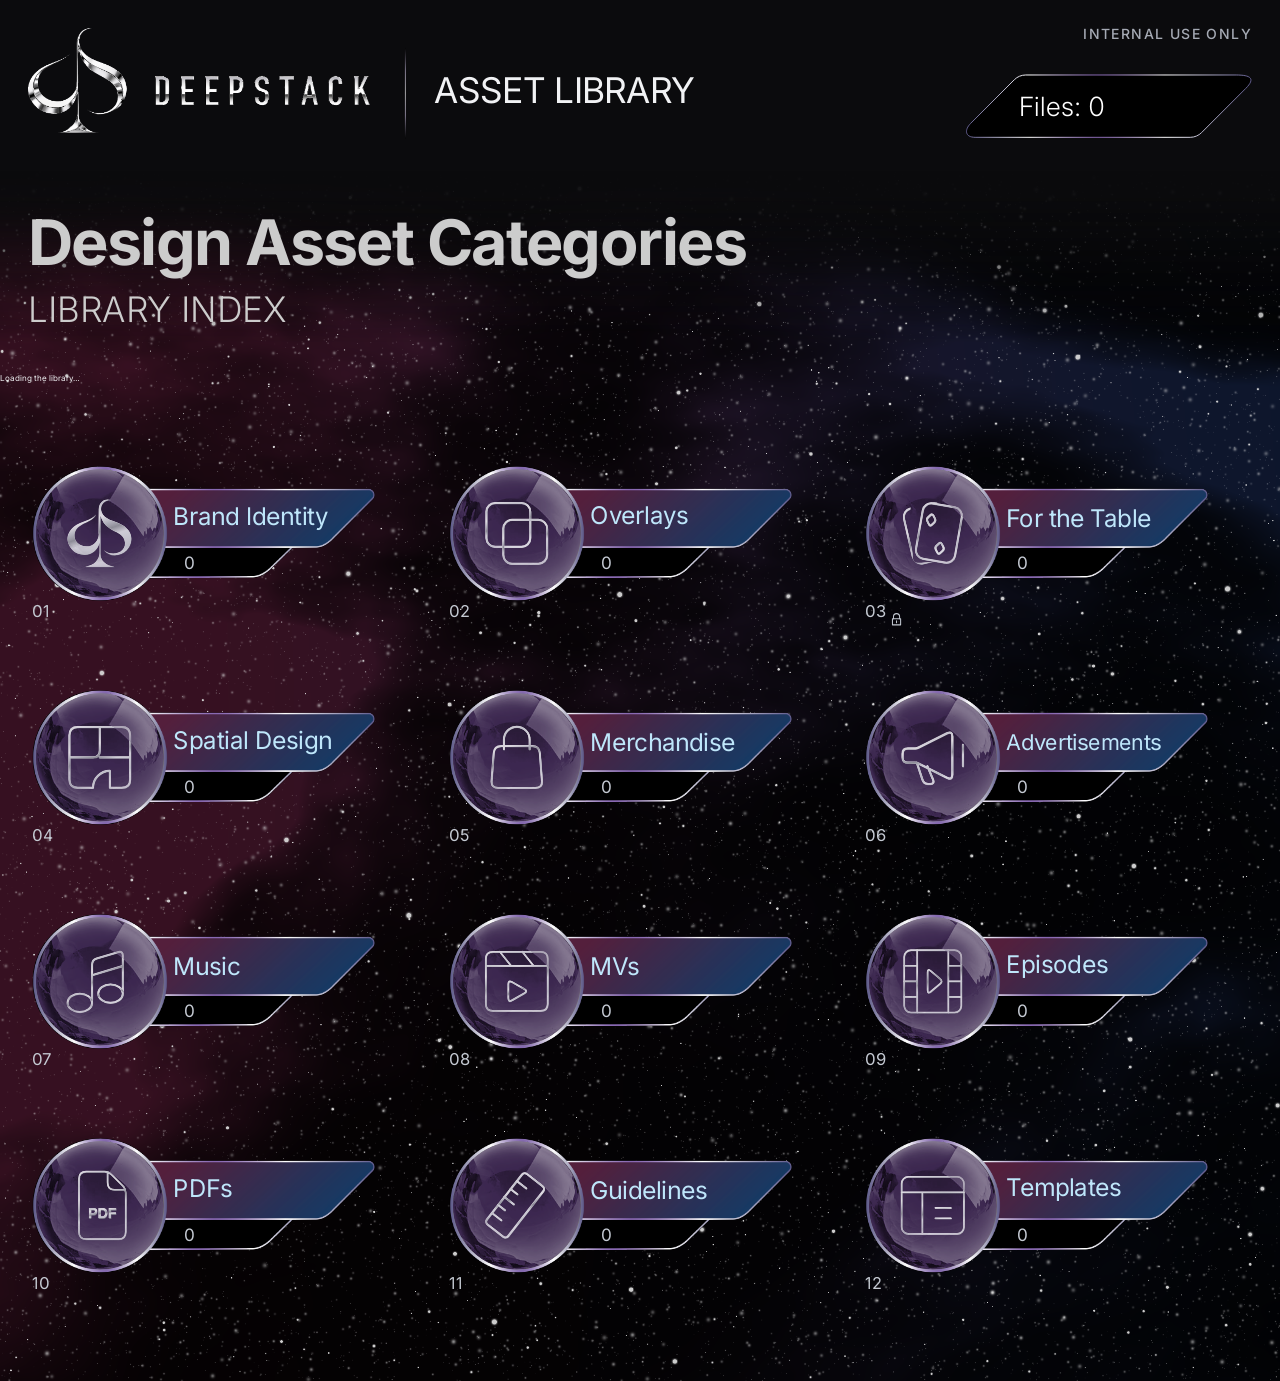
==== next19.html @ 0c4d7302 "Fix phone rotation, compact header, and viewport-scaled stars" ====
<!doctype html>
<html lang="en" data-library-boot="home"><head><style id="library-first-paint">html{background:#08070c}html[data-library-boot] body{opacity:0;pointer-events:none}html[data-library-ready="true"] body{opacity:1;pointer-events:auto;animation:library-reveal .5s ease-out both}html[data-library-ready="error"] body{opacity:1;pointer-events:auto}.library-load-failure{color:#f1f2f4;font:18px/1.5 Arial,sans-serif;padding:3rem}.library-load-failure button{font:inherit;color:inherit;background:#271834;border:1px solid #aaa;padding:.5em 1em;border-radius:.4em}@keyframes library-reveal{from{opacity:0}to{opacity:1}}@media(prefers-reduced-motion:reduce){html[data-library-ready="true"] body{animation:none}}</style><script src="library-reveal07.js?v=1"></script><script src="rim-glare07.js?v=colour-b-2"></script><script src="/asset-library/universal-drawer-route.js?v=03nov"></script><script src="baseline67-legacy-preview.js?v=controls-60"></script><meta charset="utf-8"><meta name="viewport" content="width=device-width,initial-scale=1"><title>DS Asset Library</title><meta name="description" content="DeepStack asset library. Browse the category drawers for brand identity, overlays, merchandise, stage and spatial design."><link rel="icon" href="favicon.svg" type="image/svg+xml"><link rel="stylesheet" href="baseline67-style.css?v=atmosphere-5"><script src="baseline67-app.js?v=02nov-pdf-folders" defer></script><script src="baseline67-galaxy.js?v=07nov-responsive-2" defer></script><link rel="stylesheet" href="baseline67-library.css?v=foreground-purple-19oct"><script defer src="next19-library.js?v=05nov-saved-drawer-counts"></script><link rel="stylesheet" href="baseline67-navigation.css?v=04nov-sidebar-motion"><script defer src="baseline67-navigation.js?v=04nov-heading"></script><link rel="stylesheet" href="baseline67-badges.css?v=04nov-breathe"><link rel="stylesheet" href="baseline67-owner-layout61.css?v=04nov-travel-bridge"><script defer src="baseline67-owner-layout61.js?v=07nov-clean-reveal"></script><script defer src="baseline67-badges.js?v=07nov-clean-reveal"></script><script defer src="baseline67-glass64.js?v=foreground-purple-19oct"></script><link rel="stylesheet" href="next19.css?v=02nov-table-menu"><script defer src="next19-personal.js?v=asset-categories-bold-motion-02nov"></script><link rel="stylesheet" href="asset-library-grid26.css?v=balanced-26oct"><link rel="stylesheet" href="responsive-library07.css?v=2"></head>
<body><a class="skip" href="#main">Skip to drawers</a>
<header><a class="brand-home" href="?drawer=all" aria-label="DeepStack Asset Library — all drawers"><svg class="brand-logo" viewBox="272 185 1253 384" role="img" aria-label="DeepStack brand signature" xmlns="http://www.w3.org/2000/svg"><image href="assets/DS-Signature-Bubble-Studio-source.png" width="1663" height="833"/></svg><span class="brand-caption"><span class="brand-needle" aria-hidden="true"><svg version="1.1" id="header-silver-needle" preserveAspectRatio="none" xmlns="http://www.w3.org/2000/svg" xmlns:xlink="http://www.w3.org/1999/xlink" x="0px" y="0px"
	 viewBox="-6.5 0 19.5 186.05475" style="enable-background:new 0 0 6.5 186.05475;" xml:space="preserve">
<linearGradient id="SVGID_1_" gradientUnits="userSpaceOnUse" x1="3.25" y1="2" x2="3.25" y2="184.05475">
<stop offset="0" stop-color="#000000"/>
<stop offset=".25" stop-color="#C6BADA"/>
<stop offset=".5" stop-color="#FFFFFF"/>
<stop offset=".75" stop-color="#C6BADA"/>
<stop offset="1" stop-color="#000000"/>
</linearGradient>
<line style="fill:none;stroke:url(#SVGID_1_);stroke-width:5.25;" x1="3.25" y1="184.05475" x2="3.25" y2="2"/>
</svg>
</span><span class="word-title">ASSET LIBRARY</span></span></a><span class="edition">INTERNAL USE ONLY</span></header>
<div class="layout"><div class="ambient-smoke" aria-hidden="true"><div class="ambient-smoke-layer"></div></div><aside><p class="nav-label">LIBRARY INDEX</p><nav aria-label="Library drawers" id="nav"></nav><div class="side-note"><div class="motion-space" aria-hidden="true"></div><p class="copyright">© 2026 Deepstack (HK) Ltd.<br>All rights reserved.</p></div></aside>
<main id="main"><section class="intro"><div><p class="eyebrow" id="eyebrow" hidden></p><h1 id="title">Brand Assets by Categories</h1><p class="intro-copy" id="intro" hidden></p></div><div class="inventory"><p>Files: <span id="asset-total">0</span></p></div></section>
<div id="overview"><div class="section-bar"><span aria-hidden="true">&nbsp;</span></div><div class="grid" id="grid"></div></div>
<section id="detail" hidden aria-labelledby="detail-heading"><a class="back" id="back" href="?drawer=all">All drawers</a><p class="access-note" id="access-note" hidden><strong>Restricted category</strong><span>Owner clearance required for viewing and downloads.</span></p><div class="detail-grid"><div><h2 id="detail-heading">What belongs here</h2><ul id="includes"></ul><p id="guidance" class="guidance"></p></div><div class="empty"><p class="empty-count">0</p><h2>No assets added yet</h2><p>This drawer is ready for its first collection.</p><p class="muted">Uploads will be enabled in the next step.</p></div></div><div class="file-roles"><span>Private master</span><span>Transparent PNG</span><span>View only</span></div></section>
</main></div><noscript><p class="no-js">Enable JavaScript to browse the drawers, or <a href="category-guide.md">read the category guide</a>.</p></noscript><script src="baseline67-boundary-inspector66.js" defer></script>
<script defer src="owner-pointer-targets04.js?v=04nov"></script><script defer src="/asset-library/drawer-name-sync05.js?v=05nov-names"></script></body></html>
---- baseline67-style.css ----
:root{--type-unit:1px}
:root{--reference-unit:max(1px,calc(100vw / 2127))}
@font-face{font-family:Inter;src:url(Inter-Regular.ttf);font-weight:400;font-display:swap}@font-face{font-family:Inter;src:url(Inter-Light.ttf);font-weight:300;font-display:swap}:root{color-scheme:dark;--bg:#101114;--surface:#181a1e;--line:#35383e;--ink:#f1f2f4;--muted:#a5aab4;--wine:#5f1f3c;--navy:#1b3661}*{box-sizing:border-box}body{margin:0;background:var(--bg);color:var(--ink);font:400 calc(16 * var(--reference-unit))/1.6 Inter,Arial,sans-serif}a{color:inherit}button{font:inherit;color:inherit;cursor:pointer}button,a{-webkit-tap-highlight-color:transparent}a:focus-visible,button:focus-visible{outline:calc(2 * var(--reference-unit)) solid #e4e8f1;outline-offset:calc(5 * var(--reference-unit))}.skip{position:fixed;left:calc(16 * var(--reference-unit));top:calc(-100 * var(--reference-unit));padding:calc(12 * var(--reference-unit));background:#fff;color:#111;z-index:10}.skip:focus{top:calc(12 * var(--reference-unit))}header{min-height:calc(88 * var(--reference-unit));padding:calc(22 * var(--reference-unit)) calc(42 * var(--reference-unit));display:flex;align-items:center;justify-content:space-between;gap:calc(20 * var(--reference-unit));border-bottom:calc(1 * var(--reference-unit)) solid var(--line)}.word-title{text-decoration:none;font-size:calc(21 * var(--type-unit));font-weight:300;letter-spacing:-.02em}.edition{font-size:calc(12 * var(--type-unit));letter-spacing:.14em;color:var(--muted)}.edition span{padding:0 calc(15 * var(--reference-unit));color:#666}.layout{display:grid;grid-template-columns:calc(268 * var(--reference-unit)) minmax(0,1fr)}aside{padding:calc(37 * var(--reference-unit)) calc(24 * var(--reference-unit)) calc(36 * var(--reference-unit)) calc(30 * var(--reference-unit));border-right:calc(1 * var(--reference-unit)) solid var(--line)}.nav-label{font-size:calc(12 * var(--type-unit));letter-spacing:.13em;color:var(--muted);margin:0 0 calc(21 * var(--reference-unit)) calc(12 * var(--reference-unit))}nav{display:grid;gap:calc(3 * var(--reference-unit))}nav a{display:flex;gap:calc(13 * var(--reference-unit));padding:calc(10 * var(--reference-unit)) calc(12 * var(--reference-unit));text-decoration:none;border-left:calc(2 * var(--reference-unit)) solid transparent;font-size:calc(14 * var(--type-unit));line-height:1.45;color:#b8bdc6}nav a span{font-size:calc(12 * var(--type-unit));min-width:calc(19 * var(--reference-unit));color:#959ba6}nav a:hover{background:var(--surface);color:var(--ink)}nav a[aria-current=page]{color:#fff;background:#1b1e24;border-left-color:#e1e5ec}.side-note{margin:calc(40 * var(--reference-unit)) calc(12 * var(--reference-unit)) 0;color:var(--muted);font-size:calc(14 * var(--type-unit))}.side-note a{text-underline-offset:calc(5 * var(--reference-unit));font-size:calc(13 * var(--type-unit))}.small-rule{display:block;width:calc(36 * var(--reference-unit));height:calc(2 * var(--reference-unit));background:var(--wine)}main{padding:calc(44 * var(--reference-unit)) clamp(calc(24 * var(--reference-unit)),4.1vw,calc(76 * var(--reference-unit))) 0;min-width:0;max-width:calc(1640 * var(--reference-unit));width:100%}.intro{display:flex;justify-content:space-between;gap:calc(32 * var(--reference-unit));padding-bottom:calc(34 * var(--reference-unit))}.eyebrow{font-size:calc(12 * var(--type-unit));letter-spacing:.17em;color:var(--muted);margin:0 0 calc(15 * var(--reference-unit))}h1{font-size:clamp(calc(38 * var(--type-unit)),4vw,calc(66 * var(--type-unit)));font-weight:300;letter-spacing:-.045em;line-height:1.09;margin:0 0 calc(20 * var(--reference-unit));text-wrap:balance}.intro-copy{font-size:calc(16 * var(--type-unit));color:var(--muted);margin:0;max-width:calc(580 * var(--reference-unit))}.inventory{display:flex;align-items:center;gap:calc(18 * var(--reference-unit));padding-top:calc(16 * var(--reference-unit));flex-shrink:0}.inventory>span{font-weight:300;font-size:calc(54 * var(--type-unit));line-height:1}.inventory p{font-size:calc(13 * var(--type-unit));line-height:1.6}.muted{color:var(--muted)}.section-bar{display:flex;justify-content:space-between;align-items:center;gap:calc(20 * var(--reference-unit));border-top:calc(1 * var(--reference-unit)) solid var(--line);padding:calc(18 * var(--reference-unit)) 0 calc(22 * var(--reference-unit))}.section-bar h2{font-size:calc(14 * var(--type-unit));font-weight:400;margin:0}.section-bar span{font-size:calc(12 * var(--type-unit));color:var(--muted)}.grid{display:grid;grid-template-columns:repeat(3,minmax(0,1fr));gap:calc(15 * var(--reference-unit))}.drawer{display:flex;flex-direction:column;min-height:calc(214 * var(--reference-unit));padding:calc(23 * var(--reference-unit));background:var(--surface);border:calc(1 * var(--reference-unit)) solid var(--line);border-radius:calc(2 * var(--reference-unit));text-decoration:none;position:relative;transition:border-color .16s,background .16s}.drawer:hover{background:#1f232a;border-color:#8b929e}.drawer-top{display:flex;justify-content:space-between;align-items:center;color:var(--muted);font-size:calc(12 * var(--type-unit));letter-spacing:.07em}.drawer h3{font-size:calc(21 * var(--type-unit));line-height:1.25;font-weight:300;letter-spacing:-.025em;margin:calc(21 * var(--reference-unit)) 0 calc(10 * var(--reference-unit))}.drawer p{font-size:calc(14 * var(--type-unit));line-height:1.5;color:var(--muted);margin:0 0 calc(20 * var(--reference-unit))}.drawer .handle{height:calc(3 * var(--reference-unit));width:calc(29 * var(--reference-unit));background:#89909c;display:block;margin-top:auto}.drawer.inbox{border-top:calc(3 * var(--reference-unit)) solid var(--wine)}.drawer.inbox h3{margin-top:calc(19 * var(--reference-unit))}.filing-note{display:grid;grid-template-columns:1fr 2fr;gap:calc(12 * var(--reference-unit)) calc(40 * var(--reference-unit));border-top:calc(1 * var(--reference-unit)) solid var(--line);margin-top:calc(38 * var(--reference-unit));padding:calc(28 * var(--reference-unit)) 0}.filing-note h2{font-size:calc(20 * var(--type-unit));font-weight:300;margin:0}.filing-note p{font-size:calc(14 * var(--type-unit));margin:0;max-width:calc(700 * var(--reference-unit))}.filing-note p:last-child{grid-column:2}.filing-note strong{font-weight:400;color:#eff1f5}footer{border-top:calc(1 * var(--reference-unit)) solid var(--line);margin-top:calc(12 * var(--reference-unit));padding:calc(22 * var(--reference-unit)) 0 calc(28 * var(--reference-unit));display:flex;justify-content:space-between;gap:calc(20 * var(--reference-unit));color:var(--muted);font-size:calc(12 * var(--type-unit))}.back{border:0;border-bottom:calc(1 * var(--reference-unit)) solid #8d949e;background:none;padding:calc(8 * var(--reference-unit)) 0;margin:0 0 calc(28 * var(--reference-unit));font-size:calc(14 * var(--type-unit))}.detail-grid{display:grid;grid-template-columns:1fr 1fr;gap:calc(40 * var(--reference-unit));border-top:calc(1 * var(--reference-unit)) solid var(--line);padding-top:calc(30 * var(--reference-unit));min-height:calc(400 * var(--reference-unit))}.detail-grid h2{font-size:calc(23 * var(--type-unit));line-height:1.3;font-weight:300;margin:0 0 calc(23 * var(--reference-unit))}.detail-grid ul{list-style:none;margin:0;padding:0}.detail-grid li{padding:calc(15 * var(--reference-unit)) 0;border-bottom:calc(1 * var(--reference-unit)) solid var(--line);font-size:calc(16 * var(--type-unit))}.guidance{font-size:calc(14 * var(--type-unit));line-height:1.7;color:var(--muted);max-width:calc(550 * var(--reference-unit));margin-top:calc(24 * var(--reference-unit))}.empty{border:calc(1 * var(--reference-unit)) solid var(--line);background:var(--surface);padding:calc(38 * var(--reference-unit));text-align:center;align-self:start}.empty .empty-count{font-size:calc(64 * var(--type-unit));font-weight:300;line-height:1;margin:calc(6 * var(--reference-unit)) 0 calc(25 * var(--reference-unit));color:#a4acb9}.empty h2{margin:0 0 calc(12 * var(--reference-unit))}.empty p{font-size:calc(14 * var(--type-unit));margin:calc(10 * var(--reference-unit)) 0}.file-roles{display:flex;flex-wrap:wrap;gap:calc(12 * var(--reference-unit));padding:calc(30 * var(--reference-unit)) 0}.file-roles span{font-size:calc(13 * var(--type-unit));border:calc(1 * var(--reference-unit)) solid var(--line);padding:calc(6 * var(--reference-unit)) calc(12 * var(--reference-unit));color:var(--muted)}[hidden]{display:none!important}.no-js{padding:calc(30 * var(--reference-unit))}@media(min-width:1550px){.drawer{min-height:calc(224 * var(--reference-unit))}}@media(max-width:1150px){.layout{grid-template-columns:calc(220 * var(--reference-unit)) minmax(0,1fr)}aside{padding-left:calc(14 * var(--reference-unit));padding-right:calc(14 * var(--reference-unit))}.grid{grid-template-columns:repeat(2,minmax(0,1fr))}.inventory{display:none}main{padding:calc(36 * var(--reference-unit)) calc(28 * var(--reference-unit)) 0}.detail-grid{grid-template-columns:1fr}.filing-note{grid-template-columns:1fr}.filing-note p:last-child{grid-column:auto}}@media(max-width:700px){header{padding:calc(20 * var(--reference-unit));min-height:calc(76 * var(--reference-unit));align-items:flex-start;flex-direction:column;gap:calc(7 * var(--reference-unit))}.edition{font-size:calc(12 * var(--type-unit))}.layout{display:block}aside{display:none}main{padding:calc(29 * var(--reference-unit)) calc(20 * var(--reference-unit)) 0}.intro{padding-bottom:calc(26 * var(--reference-unit))}h1{font-size:calc(42 * var(--type-unit))}.grid{gap:calc(12 * var(--reference-unit))}.drawer{padding:calc(17 * var(--reference-unit));min-height:calc(222 * var(--reference-unit))}.drawer h3{font-size:calc(20 * var(--type-unit))}.drawer p{font-size:calc(14 * var(--type-unit))}.section-bar{padding-top:calc(17 * var(--reference-unit))}.empty{padding:calc(28 * var(--reference-unit)) calc(20 * var(--reference-unit))}footer{flex-direction:column;gap:calc(6 * var(--reference-unit))}.detail-grid{gap:calc(26 * var(--reference-unit))}.filing-note{margin-top:calc(26 * var(--reference-unit));padding:calc(25 * var(--reference-unit)) 0}}@media(max-width:390px){.grid{grid-template-columns:1fr}.drawer{min-height:calc(185 * var(--reference-unit))}}@media(prefers-reduced-motion:reduce){*{transition:none!important;scroll-behavior:auto!important}}
.back{display:inline-block;text-decoration:none}

/* Original DeepStack signature inherited byte-for-byte from Bubble Studio. */
.brand-home{display:flex;align-items:center;gap:calc(44 * var(--reference-unit));text-decoration:none;min-width:0}
.brand-caption{display:flex;align-items:center;gap:calc(44 * var(--reference-unit))}
header{flex-wrap:wrap;row-gap:calc(22 * var(--reference-unit))}
.brand-logo{display:block;width:calc(336 * var(--reference-unit));height:auto;flex:none;overflow:visible}
.brand-home .word-title{margin-top:calc(20 * var(--reference-unit));line-height:1.1;white-space:nowrap;font-size:calc(40 * var(--type-unit))}
@media(max-width:700px){header{gap:calc(20 * var(--reference-unit))}.brand-home{flex-direction:column;align-items:flex-start;gap:calc(20 * var(--reference-unit));max-width:100%}.brand-logo{width:calc(288 * var(--reference-unit));max-width:100%}.brand-caption{gap:calc(22 * var(--reference-unit))}.brand-home .word-title{font-size:calc(32 * var(--type-unit));margin-top:0}}

.access-note{border-left:calc(2 * var(--reference-unit)) solid #aab3c3;background:var(--surface);padding:calc(16 * var(--reference-unit)) calc(20 * var(--reference-unit));margin:0 0 calc(26 * var(--reference-unit));font-size:calc(14 * var(--type-unit))}.access-note strong{display:block;font-weight:400;color:var(--ink)}.access-note span{display:block;color:var(--muted);margin-top:calc(4 * var(--reference-unit))}

.filing-note .access-summary{grid-column:2;color:var(--ink)}@media(max-width:1150px){.filing-note .access-summary{grid-column:auto}}

/* Authentic Bubble Studio separator, preserved without artwork changes. */
.brand-needle{display:block;height:calc(84 * var(--reference-unit));width:auto;flex:none}
@media(max-width:700px){.brand-needle{height:calc(44 * var(--reference-unit))}}

/* Black field with restrained brand-colour atmosphere, outside the signature area. */
:root{--bg:#0b0b0d}
header{background:var(--bg);padding:calc(48 * var(--reference-unit)) calc(56 * var(--reference-unit));border-bottom:calc(1 * var(--reference-unit)) solid var(--line);row-gap:calc(28 * var(--reference-unit))}
header .edition{color:var(--muted)}
header .edition span{color:var(--muted)}
.brand-home{padding:0}
main{position:relative;isolation:isolate;overflow:hidden;padding-top:calc(56 * var(--reference-unit))}
/* Owner's original colour background, one uninterrupted proportional placement. */
.layout{position:relative;isolation:isolate;grid-template-columns:clamp(calc(260 * var(--reference-unit)),17vw,calc(300 * var(--reference-unit))) minmax(0,1fr)}
.layout::before{content:none}
.ambient-smoke{position:absolute;z-index:-1;pointer-events:none;inset:0;overflow:hidden;mask-image:linear-gradient(to bottom,transparent 0,rgba(0,0,0,.08) calc(48 * var(--reference-unit)),rgba(0,0,0,.35) calc(110 * var(--reference-unit)),rgba(0,0,0,.72) calc(190 * var(--reference-unit)),#000 calc(290 * var(--reference-unit)));-webkit-mask-image:linear-gradient(to bottom,transparent 0,rgba(0,0,0,.08) calc(48 * var(--reference-unit)),rgba(0,0,0,.35) calc(110 * var(--reference-unit)),rgba(0,0,0,.72) calc(190 * var(--reference-unit)),#000 calc(290 * var(--reference-unit)))}
.ambient-smoke-layer{position:absolute;inset:0;background-image:url("assets/DS-ColorBG.png");background-size:auto 150%;background-position:65% 80%;background-repeat:no-repeat;transform-origin:center;animation:smoke-drift 14s ease-in-out infinite;will-change:transform}
main{overflow:visible;max-width:none;padding:calc(48 * var(--reference-unit)) calc(40 * var(--reference-unit)) 0}
aside{background:rgba(11,11,13,.9);padding:calc(42 * var(--reference-unit)) calc(24 * var(--reference-unit)) calc(36 * var(--reference-unit));border-right:0}
nav a{font-size:calc(16 * var(--type-unit));padding:calc(12 * var(--reference-unit));gap:calc(15 * var(--reference-unit))}
nav a span{font-size:calc(13 * var(--type-unit));min-width:calc(22 * var(--reference-unit))}
.nav-label{font-size:calc(13 * var(--type-unit))}
header{border-bottom:0}
.section-bar{border-top:0}
@media(max-width:1150px) and (min-width:701px){.layout{grid-template-columns:calc(260 * var(--reference-unit)) minmax(0,1fr)}main{padding:calc(40 * var(--reference-unit)) calc(24 * var(--reference-unit)) 0}}
@media(min-width:1000px){.grid{grid-template-columns:repeat(3,minmax(0,1fr))}}
@media(max-width:700px){main{padding:calc(40 * var(--reference-unit)) calc(20 * var(--reference-unit)) 0}}
nav a[aria-current=page]{background:#1b1e24;border-left-color:var(--ink)}
nav a[aria-current=page] span{color:var(--muted)}
.drawer{background:linear-gradient(180deg,rgba(16,18,23,.80) 0%,rgba(16,18,23,.78) 62%,rgba(16,18,23,.55) 100%)}
.drawer .handle{background:#89909c}
.drawer.inbox .handle{background:#89909c}
.drawer:hover{background:#1f232a;border-color:#8b929e}
footer{margin-top:calc(32 * var(--reference-unit));padding:calc(32 * var(--reference-unit)) 0 calc(40 * var(--reference-unit))}
@media(max-width:700px){header{padding:calc(40 * var(--reference-unit)) calc(24 * var(--reference-unit));gap:calc(28 * var(--reference-unit))}.brand-home{gap:calc(28 * var(--reference-unit))}main{padding-top:calc(40 * var(--reference-unit))}}

/* Original needle: owner-requested 50% thickness reduction, length retained. */
.drawer.inbox{border-top:calc(1 * var(--reference-unit)) solid transparent}
.drawer.inbox h3{margin-top:calc(21 * var(--reference-unit))}
.drawer-needle{position:absolute;top:0;left:calc(16 * var(--reference-unit));right:calc(16 * var(--reference-unit));height:0;pointer-events:none}
.drawer-needle img{position:absolute;top:0;left:50%;width:3.4935953%;height:auto;transform:translate(-50%,-50%) rotate(90deg) scaleX(.25);display:block}


/* Only the requested geometry changes: 20% shorter drawers and wider left menu. */
.layout{grid-template-columns:calc(360 * var(--reference-unit)) minmax(0,1fr)}
.drawer{min-height:calc(179.2 * var(--reference-unit));height:calc(179.2 * var(--reference-unit));padding:calc(18 * var(--reference-unit)) calc(23 * var(--reference-unit))}
.drawer h3,.drawer.inbox h3{margin-top:calc(14 * var(--reference-unit))}
.drawer p{margin-bottom:calc(10 * var(--reference-unit))}
.library-notes{margin-top:calc(12 * var(--reference-unit));font-size:calc(14 * var(--type-unit));color:var(--muted)}
.library-notes summary{cursor:pointer}
.library-notes .filing-note{margin-top:calc(16 * var(--reference-unit))}
body[data-view=overview] footer{display:none}
/* Recover vertical room from spacing, keeping reference typography and header intact. */
body[data-view=overview] main{padding-top:calc(24 * var(--reference-unit))}
body[data-view=overview] .intro{padding-bottom:calc(12 * var(--reference-unit))}
body[data-view=overview] .eyebrow{margin-bottom:calc(8 * var(--reference-unit))}
body[data-view=overview] h1{margin-bottom:calc(12 * var(--reference-unit))}
body[data-view=overview] .section-bar{padding:calc(8 * var(--reference-unit)) 0 calc(12 * var(--reference-unit))}
body[data-view=overview] .grid{row-gap:calc(8 * var(--reference-unit))}
body[data-view=overview] .library-notes{margin-top:calc(8 * var(--reference-unit))}
@media(min-width:1000px){.grid{grid-template-columns:repeat(3,minmax(0,1fr))}}
@media(max-width:1150px) and (min-width:701px){.layout{grid-template-columns:300px minmax(0,1fr)}}
@media(max-width:700px){.drawer{height:auto;min-height:179.2px}.grid{grid-template-columns:1fr}}

/* Owner-selected menu width held; sidebar text +3pt (4px in the reference). */
nav a{font-size:calc(20 * var(--type-unit))}
nav a span,.nav-label{font-size:calc(17 * var(--type-unit))}
.side-note{font-size:calc(18 * var(--type-unit))}
.side-note a{font-size:calc(17 * var(--type-unit))}
body[data-view=overview] aside{padding-bottom:calc(34 * var(--reference-unit))}
/* A further 30% reduction from 179.2, using internal spacing rather than smaller type. */
.drawer{height:calc(125.44 * var(--reference-unit));min-height:calc(125.44 * var(--reference-unit));padding-top:calc(8 * var(--reference-unit));padding-bottom:calc(8 * var(--reference-unit))}
.drawer h3,.drawer.inbox h3{margin-top:calc(6 * var(--reference-unit));margin-bottom:calc(6 * var(--reference-unit))}
.drawer p{margin-bottom:calc(4 * var(--reference-unit))}
.drawer .handle{flex-shrink:0}
@media(max-width:1150px){.drawer{height:auto;min-height:125.44px}}

/* Owner correction: use the lower open space for fuller drawers; sidebar is hard locked. */
body[data-view=overview] .drawer{height:calc(175 * var(--reference-unit));min-height:calc(175 * var(--reference-unit));padding-top:calc(14 * var(--reference-unit));padding-bottom:calc(14 * var(--reference-unit))}
.drawer h3{font-size:calc(26.333333 * var(--type-unit))}
body[data-view=overview] .eyebrow{font-size:calc(20 * var(--type-unit))}
@media(max-width:1150px){body[data-view=overview] .drawer{height:auto;min-height:175px}}
@media(max-width:700px){.drawer h3{font-size:calc(25.333333 * var(--type-unit))}}
.drawer h3{text-transform:uppercase}
.brand-home{transform-origin:left top;transform:translateY(20px) scale(1.1)}

/* Owner preview: all text below the logo bar +15%; geometry and header styles held. */
.layout{font-size:calc(18.4 * var(--type-unit))}
.layout h1{font-size:clamp(calc(43.7 * var(--type-unit)),4.6vw,calc(75.9 * var(--type-unit)))}
.layout .eyebrow{font-size:calc(13.8 * var(--type-unit))}
body[data-view=overview] .eyebrow{font-size:calc(23 * var(--type-unit))}
.layout .intro-copy{font-size:calc(18.4 * var(--type-unit))}
.layout nav a{font-size:calc(23 * var(--type-unit))}
.layout nav a span,.layout .nav-label{font-size:calc(19.55 * var(--type-unit))}
.layout .side-note{font-size:calc(20.7 * var(--type-unit))}
.layout .side-note a{font-size:calc(19.55 * var(--type-unit))}
.layout .inventory>span{font-size:calc(62.1 * var(--type-unit))}
.layout .inventory p{font-size:calc(14.95 * var(--type-unit))}
.layout .section-bar h2{font-size:calc(16.1 * var(--type-unit))}
.layout .section-bar span,.layout .drawer-top{font-size:calc(13.8 * var(--type-unit))}
.layout .drawer h3{font-size:calc(30.283333 * var(--type-unit))}
.layout .drawer p,.layout .library-notes{font-size:calc(16.1 * var(--type-unit))}
.layout .filing-note h2{font-size:calc(23 * var(--type-unit))}
.layout .filing-note p,.layout .guidance,.layout .access-note,.layout .empty p,.layout .back{font-size:calc(16.1 * var(--type-unit))}
.layout .detail-grid h2{font-size:calc(26.45 * var(--type-unit))}
.layout .detail-grid li{font-size:calc(18.4 * var(--type-unit))}
.layout .empty .empty-count{font-size:calc(73.6 * var(--type-unit))}
.layout .file-roles span{font-size:calc(14.95 * var(--type-unit))}
.layout footer{font-size:calc(13.8 * var(--type-unit))}
@media(max-width:700px){.layout h1{font-size:calc(48.3 * var(--type-unit))}.layout .drawer h3{font-size:calc(29.133333 * var(--type-unit))}}

/* Owner: drawer descriptions +2pt; drawer IDs and asset/status labels +4pt.
   1pt = 4/3px in the existing proportional reference layout. */
.layout .drawer p{font-size:calc(18.766667 * var(--type-unit))}
.layout .drawer-top{font-size:calc(19.133333 * var(--type-unit))}

/* OWNER HARD LOCK: Safari reference, 2880px viewport, 30 September 2026.
   JS resolves both units to pixels so browser zoom cannot treat font vw values
   differently from layout vw values. Preserve the approved measured hierarchy. */
@media(min-width:1000px){
 header .edition{font-size:calc(18 * var(--type-unit));line-height:calc(28 * var(--type-unit))}
 .layout h1{font-size:calc(66.24 * var(--type-unit));line-height:calc(72 * var(--type-unit))}
 .layout nav a{line-height:calc(32 * var(--type-unit))}
 .layout .nav-label{line-height:calc(30 * var(--type-unit))}
 .layout .side-note{line-height:calc(32 * var(--type-unit))}
 .layout .side-note a{line-height:calc(30 * var(--type-unit))}
 .layout .eyebrow{line-height:calc(36 * var(--type-unit))}
 .layout .inventory>span{line-height:calc(62 * var(--type-unit))}
 .layout .inventory p,.layout .section-bar h2,.layout .section-bar span,.layout .library-notes{font-size:calc(18 * var(--type-unit));line-height:calc(28 * var(--type-unit))}
 .layout .drawer h3{line-height:calc(36 * var(--type-unit))}
 .layout .drawer p{line-height:calc(28 * var(--type-unit))}
 .layout .drawer-top{line-height:calc(30 * var(--type-unit))}
}

/* Fit the approved complete desktop composition into shorter browser windows. */
@media(min-width:1000px){body{width:calc(2880 * var(--type-unit));margin:0 auto}.brand-home{transform:translateY(calc(20 * var(--type-unit))) scale(1.1)}}

/* Render the authentic SVG inline to avoid replaced-image zoom differences.
   The frame retains its spacing; the needle uses the approved Safari visible size. */
.brand-needle{display:flex;align-items:center;justify-content:center}
.brand-needle svg{display:block;height:50%;width:auto;flex:none}
@media(min-width:1000px){.brand-needle{width:calc(3.96875 * var(--type-unit));height:calc(113.71875 * var(--type-unit))}}

/* Owner hard lock: masthead title +2pt from the Safari reference (40 -> 42 2/3). */
.brand-home .word-title{font-size:calc(51.5 * var(--type-unit));text-transform:uppercase}

/* Owner correction: match the lettering in the protected signature, not its spade.
   Source lettering ink spans 109/1253 of logo width; Inter title ink is 1536/2048 em.
   Geometry starts at 52.768948 type units; raster calibration resolves to 51.5.
   Keep section title subordinate; retain line box so drawer layout stays stable. */
body[data-view=overview] .layout h1{font-size:calc(61 * var(--type-unit))}

/* Shared optical label row: keep the locked sidebar and content geometry in place.
   Sidebar top 42ru versus main 24ru; label line boxes 30tu versus 36tu. */
@media(min-width:1000px){body[data-view=overview] #eyebrow{transform:translateY(calc(18 * var(--reference-unit) - 3 * var(--type-unit)))}}

/* Menu heading outranks its choices: 27.6 versus 23 type units. */
.layout .nav-label{font-size:calc(27.6 * var(--type-unit))}

/* Overview title shares the menu heading centre line; keep the drawer grid in place. */
@media(min-width:1000px){
 body[data-view=overview] #title{transform:translateY(calc(18 * var(--reference-unit) - 21 * var(--type-unit)));margin-bottom:calc(36 * var(--type-unit) + 20 * var(--reference-unit))}
}
.section-bar{justify-content:flex-end}
/* The original silver needle indicates the active interaction, never a default drawer. */
.drawer.inbox{border-top-color:var(--line)}
.drawer-needle{visibility:hidden}
.drawer:hover .drawer-needle{visibility:visible}
.grid:not(:has(.drawer:hover)) .drawer:focus-visible .drawer-needle{visibility:visible}

/* Owner: overview title +6pt (=8 reference px); all uppercase drawer titles RGB 190/230/250. */
.layout .drawer h3{color:rgb(190,230,250)}

/* Owner correction: shared title/count baseline, tighter grid, masthead -2pt. */
.brand-home .word-title{font-size:calc(48.833333 * var(--type-unit))}
body[data-view=overview] .intro{align-items:baseline;padding-bottom:calc(24 * var(--type-unit))}
body[data-view=overview] #title{margin-bottom:0;transform:none}
body[data-view=overview] .inventory{align-items:baseline;padding-top:0}
body[data-view=overview] .inventory p{margin:0;align-self:center}
body[data-view=overview] .section-bar{display:none}
@media(min-width:1000px){
 body[data-view=overview] .intro{position:relative;top:calc(18 * var(--reference-unit) - 21 * var(--type-unit));margin-bottom:calc(18 * var(--reference-unit) - 21 * var(--type-unit))}
}

/* Owner screenshot correction, 1 October: drawer grid down exactly 20 CSS pixels. */
body[data-view=overview] #overview{padding-top:20px}

/* 1 Oct owner correction: mirrored white tips, 3x visible stroke, optical centre. */
.brand-needle svg{width:calc(5.959305 * var(--type-unit));height:calc(73.9171875 * var(--type-unit));transform:translateY(calc(10 * var(--reference-unit)))}
@media(max-width:700px){.brand-needle svg{width:2.305773px;height:28.6px;transform:none}}
/* One inherited smoke image; fixed feathered mask, gently moving composited layer.
   The loop starts and ends on the same pose with zero endpoint velocity. */
@keyframes smoke-drift{
  0%,100%{transform:translate3d(-3%,1%,0) scale(1.12)}
  25%{transform:translate3d(1%,-3%,0) scale(1.16)}
  50%{transform:translate3d(3%,1%,0) scale(1.12)}
  75%{transform:translate3d(-1%,3%,0) scale(1.16)}
}
@media(prefers-reduced-motion:reduce){.ambient-smoke-layer{animation:none;transform:none;will-change:auto}}

/* Readability correction, 1 October: supporting information is functional text.
   Keep a real 14px floor; never use the fit-to-page unit to erase legibility. */
:root{--reading-unit:max(.5px,var(--type-unit))}
.layout .drawer p,.layout .drawer-top,.layout .inventory p,
.layout .library-notes,.layout .side-note,.layout .side-note a,
.layout .guidance,.layout .access-note,.layout .empty p:not(.empty-count),
.layout .back,.layout .detail-grid li,.layout .filing-note p,
.layout .file-roles span,.layout footer,.layout .intro-copy,.layout .eyebrow{
 font-size:calc(28 * var(--reading-unit));line-height:1.4;
}
.layout .drawer p,.layout .drawer-top,.layout .inventory p,.layout .muted,
.layout .side-note,.layout footer{color:#c4c9d2}
.layout nav a{font-size:calc(28 * var(--reading-unit));line-height:1.35}
.layout nav a span{font-size:calc(28 * var(--reading-unit));line-height:1.45}
.layout .nav-label{font-size:calc(34 * var(--reading-unit));line-height:1.25}
.layout .drawer h3{font-size:calc(36 * var(--reading-unit));line-height:1.2}
.layout .detail-grid h2,.layout .filing-note h2{font-size:calc(36 * var(--reading-unit));line-height:1.25}
body[data-view=overview] .drawer{height:auto;min-height:calc(175 * var(--reference-unit))}
@media(max-width:999px){:root{--reading-unit:.5px}}

header .edition{font-size:calc(28 * var(--reading-unit));line-height:1.4}
html{-webkit-text-size-adjust:100%;text-size-adjust:100%}
.layout nav a{padding-top:calc(8 * var(--reference-unit));padding-bottom:calc(8 * var(--reference-unit))}
.layout .side-note{margin-top:calc(24 * var(--reference-unit))}

/* Owner sidebar copy: compact two-line rights notice, inherited readable size. */
.side-note .copyright{margin:0}

/* Rights notice anchors to the bottom of the existing shared sidebar. */
.layout aside{display:flex;flex-direction:column}
.layout .side-note{margin-top:auto;padding-top:calc(40 * var(--reading-unit))}
.motion-space{height:calc(1.4em + 24 * var(--reading-unit))}

.ambient-smoke-layer.smoke-ready{animation:none;transform:none;background-image:none;will-change:auto}
.ambient-smoke-layer canvas{position:absolute;inset:0;width:100%;height:100%;display:block}

/* Run the fallback only when the current motion preference permits it. */
.ambient-smoke-layer[data-motion="playing"]:not(.smoke-ready){animation:smoke-drift 14s ease-in-out infinite}

/* Five stable tabular digits; the label does not shift as the total grows. */
.inventory #asset-total{display:inline-block;width:5ch;min-width:5ch;text-align:right;font-variant-numeric:tabular-nums;white-space:nowrap}
.inventory p{white-space:nowrap}

/* Owner: All drawers uses the Library Index type size. */
.layout #nav a[data-category="all"]{font-size:calc(34 * var(--reading-unit))}

/* Four compact columns at desktop width; preserve readable type and the fixed menu. */
@media(min-width:1200px){.grid{grid-template-columns:repeat(4,minmax(0,1fr))}}

/* Owner typography tiers: support copy is 2pt smaller than revision 46 at reference scale,
   with tighter leading and no loss of the 14px readability floor. */
:root{--drawer-copy-size:max(14px,calc(24 * var(--reading-unit)))}
.layout .drawer p,.layout .intro-copy,.layout .guidance{
 font-size:var(--drawer-copy-size);line-height:1.2;text-wrap:balance;
}
.layout .drawer h3{ text-wrap:balance }

/* Independent fallback twinkles with occasional softly feathered glints. */
@keyframes galaxy-star-flash{0%,56%,100%{opacity:calc(var(--star-rest-opacity) * .78)}72%{opacity:var(--star-rest-opacity)}88%{opacity:calc(var(--star-rest-opacity) * .78)}}
.galaxy-twinkle circle[data-star-glint=true]{animation-name:galaxy-star-flash;animation-timing-function:ease-in-out;animation-iteration-count:infinite}
@media(prefers-reduced-motion:reduce){.galaxy-twinkle circle{animation:none}}

/* Smoke2: animate only fallback clouds, leaving the star field independent. */
@keyframes galaxy-smoke-flow{
  0%,100%{transform:translate3d(-3.5%,2.5%,0) scale(1.12)}
  25%{transform:translate3d(-.5%,-1.5%,0) scale(1.15)}
  50%{transform:translate3d(3.5%,-2.5%,0) scale(1.12)}
  75%{transform:translate3d(.5%,1.5%,0) scale(1.15)}
}
@media(prefers-reduced-motion:reduce){.galaxy-fallback-clouds{animation:none!important;transform:none!important}}
---- baseline67-library.css ----
/* Shared library actions, revision 50. Existing masthead/sidebar/identity are inherited. */
.layout .back{font-size:calc(33.333333 * var(--reading-unit));line-height:1.25}
#back[hidden]{display:none}
.library-toolbar{display:flex;justify-content:space-between;align-items:center;gap:20px;margin:0 0 20px;border-bottom:1px solid #51545b;padding-bottom:12px}
.library-modes{display:flex;gap:clamp(14px,2vw,36px)}
.mode-button{padding:8px 0;border:0;border-bottom:2px solid transparent;background:none;font:300 max(19px,calc(34 * var(--reading-unit)))/1.2 Inter,Arial,sans-serif;letter-spacing:.035em;color:#b9bec8}
.mode-button[aria-pressed=true]{color:#bee6fa;border-bottom-color:#f1f2f4}
.library-account{display:flex;gap:12px;align-items:center;flex-wrap:wrap;justify-content:flex-end}
.library-account,.secondary-action,.text-action,.primary-action{font:400 max(14px,calc(24 * var(--reading-unit)))/1.25 Inter,Arial,sans-serif}
.signed-name{color:#c4c9d2}.secondary-action,.text-action{background:none;border:0;border-bottom:1px solid #777e89;padding:7px 0;color:#f1f2f4}
.primary-action{background:#f1f2f4;color:#101114;border:1px solid #f1f2f4;padding:12px 20px}
.library-status{font-size:max(14px,calc(24 * var(--reading-unit)));line-height:1.3;color:#c4c9d2;margin:0 0 14px}.library-status:empty{display:none}.error,.form-error{color:#ffbbb5}
.asset-workspace{padding-bottom:24px}.collection-heading{margin-bottom:22px}.collection-heading h2,.library-dialog h2{font:300 max(25px,calc(42 * var(--reading-unit)))/1.2 Inter,Arial,sans-serif;margin:0 0 8px;letter-spacing:-.025em}
.collection-heading p,.collection-empty p,.store-policy,.library-dialog p{font-size:max(14px,calc(24 * var(--reading-unit)));line-height:1.25;color:#c4c9d2;text-wrap:balance}
.collection-heading p{margin:0;text-wrap:pretty}.folder-filter{margin-bottom:16px}.folder-filter .selected{color:#bee6fa}
.folder-grid{display:grid;grid-template-columns:repeat(4,minmax(0,1fr));gap:16px;margin-bottom:28px}
.folder-tile{text-align:left;min-width:0;border:1px solid #454a53;background:rgba(16,18,23,.8);padding:16px;transition:border-color .15s}
.folder-tile:hover,.folder-tile[aria-pressed=true]{border-color:#f1f2f4;background:#1f232a}
.folder-art{height:clamp(58px,7vw,112px);display:flex;align-items:center;justify-content:center;margin-bottom:12px;overflow:hidden;color:#c4c9d2}
.folder-art svg{width:74px;height:56px}.folder-art img{width:100%;height:100%;object-fit:contain}
.folder-tile h3,.asset-info h3,.collection-empty h3,.submission-heading{font:300 max(19px,calc(32 * var(--reading-unit)))/1.2 Inter,Arial,sans-serif;color:#bee6fa;margin:0 0 8px;text-wrap:balance;overflow-wrap:anywhere}
.asset-meta{font-size:max(14px,calc(22 * var(--reading-unit)));line-height:1.25;color:#c4c9d2;margin:6px 0;overflow-wrap:anywhere}
.collection-empty{border:1px solid #454a53;background:rgba(16,18,23,.8);padding:28px;max-width:900px}.collection-empty p{margin:8px 0 20px}.collection-empty p:last-child{margin-bottom:0}
.asset-grid{display:grid;grid-template-columns:repeat(3,minmax(0,1fr));gap:20px}.asset-card{min-width:0;background:rgba(16,18,23,.85);border:1px solid #454a53}
.asset-image{width:100%;aspect-ratio:4/3;background:#181a1e;display:flex;flex-direction:column;align-items:center;justify-content:center;gap:12px;border:0;padding:16px;color:#c4c9d2;font-size:16px}
.asset-image:hover{background:#242932}.asset-image img{width:100%;height:100%;object-fit:contain}.asset-info{padding:18px}.asset-info h3{color:#f1f2f4}.file-format{font-size:32px;font-weight:300}.view-only{display:inline-block;font-size:14px;letter-spacing:.08em;color:#bee6fa;margin-top:10px}
.store-form{border:1px solid #454a53;background:rgba(16,18,23,.86);padding:24px}.store-fields{display:grid;grid-template-columns:repeat(3,minmax(0,1fr));gap:18px}.store-form label,.library-dialog label{display:flex;flex-direction:column;gap:8px;font-size:max(16px,calc(26 * var(--reading-unit)));line-height:1.3}
.store-form select,.library-dialog input{font:400 16px/1.35 Inter,Arial,sans-serif;background:#1f232a;color:#f1f2f4;border:1px solid #6b727f;padding:12px;width:100%;border-radius:0}
.store-form .restricted-check{display:flex;flex-direction:row;align-items:flex-start;font-size:14px;margin:20px 0}.restricted-check input{width:18px;height:18px;margin:0 8px 0 0}
.store-form .drop-zone{min-height:180px;display:flex;align-items:center;justify-content:center;gap:10px;border:1px dashed #a5aab4;cursor:pointer;text-align:center;padding:24px}.drop-zone input{position:absolute;width:1px;height:1px;opacity:0}.drop-zone:focus-within,.drop-zone.dragging{outline:2px solid #bee6fa;background:#1f232a}.drop-zone strong{font-weight:300;font-size:max(24px,calc(36 * var(--reading-unit)))}.drop-zone span{font-size:16px}.drop-zone .drop-symbol{font-size:34px}.store-policy{max-width:85ch;text-wrap:pretty}.upload-results p{font-size:16px;overflow-wrap:anywhere}.submission-heading{margin-top:28px}.submission-row{display:flex;gap:16px;align-items:center;justify-content:space-between;padding:16px 0;border-bottom:1px solid #454a53;font-size:16px}.submission-row>span:first-child{overflow-wrap:anywhere}
.library-dialog{width:min(560px,calc(100vw - 32px));max-height:90vh;overflow:auto;padding:32px;background:#101114;color:#f1f2f4;border:1px solid #777e89}.library-dialog::backdrop{background:rgba(0,0,0,.8)}.dialog-close{display:flex;justify-content:flex-end;margin:-16px -12px 8px 0}.dialog-close button{background:none;border:0;font-size:30px;line-height:1;padding:8px}.library-dialog label{margin:18px 0}.preview-dialog{width:min(1100px,calc(100vw - 32px))}.preview-art{display:flex;justify-content:center;background:#181a1e;padding:16px}.preview-art img{max-width:100%;max-height:65vh;object-fit:contain}.activity-dialog{width:min(800px,calc(100vw - 32px))}.activity-row{padding:14px 0;border-bottom:1px solid #454a53}.activity-row strong{font-size:16px;font-weight:400}.activity-row p{margin:6px 0;overflow-wrap:anywhere}
body[data-view=detail] #detail{margin-bottom:12px}body[data-view=detail] #detail .back{margin-bottom:10px}body[data-view=overview][data-library-mode=browse] .section-bar{display:none}
@media(max-width:1100px){.folder-grid{grid-template-columns:repeat(2,minmax(0,1fr))}.asset-grid{grid-template-columns:repeat(2,minmax(0,1fr))}.store-fields{grid-template-columns:1fr}.library-toolbar{align-items:flex-start;flex-wrap:wrap}}
@media(max-width:600px){.asset-grid{grid-template-columns:1fr}.folder-grid{gap:10px}.folder-tile{padding:12px}.library-account{justify-content:flex-start}.library-modes{gap:24px}.store-form{padding:16px}.submission-row{flex-wrap:wrap}}
.folder-filter{display:flex;align-items:baseline;gap:18px}.folder-current{font:300 max(20px,calc(34 * var(--reading-unit)))/1.2 Inter,Arial,sans-serif;color:#bee6fa}
/* Shared dropdown rule: keep the indicator clear of both text and the border. */
select,.store-form select{appearance:none;-webkit-appearance:none;background-image:url('assets/select-chevron.svg');background-repeat:no-repeat;background-position:right 18px center;background-size:16px 10px;padding-right:52px;min-height:46px}
select:disabled{opacity:.6}
@media(max-width:700px){
 body{width:100%;min-width:0;margin:0}
 .layout{display:block;width:100%}.layout aside{display:none}
 header{padding:24px 20px}.brand-home{max-width:100%;gap:16px}.brand-logo{width:260px;max-width:100%}
 .brand-caption{max-width:100%;gap:18px}.brand-home .word-title{font-size:28px;white-space:normal}.brand-needle{height:38px}
 header .edition{font-size:14px;line-height:1.3}
 .layout main{padding:24px 20px 0;max-width:none;width:100%}
 .layout h1,body[data-view=overview] .layout h1{font-size:36px;line-height:1.1}
 .intro{gap:16px}.library-toolbar{gap:14px}.library-modes{gap:20px}.mode-button{font-size:19px}
 .layout .drawer{min-height:175px}.layout .drawer h3{font-size:22px}.layout .drawer p{font-size:14px}
.library-dialog{padding:24px}.folder-art{height:64px}.folder-tile h3{font-size:18px}.collection-heading h2{font-size:26px}
}

/* Second-tier folders: owner utility silhouette, true45° sides and natural type. */
.asset-workspace{container-type:inline-size}
.folder-grid{grid-template-columns:repeat(auto-fit,minmax(min(100%,580px),1fr));gap:20px;overflow-x:auto;padding-bottom:6px}
.folder-tile{--folder-height:130px;position:relative;height:130px;min-width:580px;padding:0;border:0;background:transparent;isolation:isolate;transition:filter 200ms}
.folder-tile:hover,.folder-tile[aria-pressed=true]{border:0;background:transparent;filter:brightness(1.2)}
.folder-shape{position:absolute;inset:0;width:100%;height:100%;z-index:-1;overflow:visible}
.folder-content{height:100%;display:flex;flex-direction:column;align-items:flex-start;justify-content:center;gap:8px;padding:18px calc(var(--folder-cut,40px) + 20px);text-align:left}
.folder-tile h3{font:400 32px/1.12 Inter,Arial,sans-serif;color:#f1f2f4;margin:0;white-space:nowrap;overflow-wrap:normal;word-break:normal;font-synthesis:none}
.folder-meta{display:flex;align-items:center;justify-content:flex-start;gap:12px}
.folder-tile .asset-meta{font:300 29.333333px/1.1 Inter,Arial,sans-serif;margin:0;color:#c4c9d2;white-space:nowrap}
.folder-cover{width:28px;height:28px;object-fit:contain}
@container(max-width:680px){.folder-grid{grid-template-columns:1fr;gap:16px}}
@media(max-width:700px){body[data-view=detail] .layout main{padding-inline:20px}}
@container(max-width:1359px){.folder-tile h3{font-size:28px}.folder-tile .asset-meta{font-size:25.333333px}}
@media(max-width:480px){.folder-tile{--folder-height:112px;height:112px;min-width:480px}.folder-content{padding-block:8px;gap:6px}.folder-tile h3{font-size:24px}.folder-tile .asset-meta{font-size:21.333333px}}
.collection-angled{position:relative;isolation:isolate;border:0;background:transparent}
.angle-frame{position:absolute;inset:0;width:100%;height:100%;pointer-events:none;z-index:-1;overflow:visible}
.collection-empty.collection-angled{padding:40px 64px;max-width:none}
.collection-empty h3{font-size:32px;line-height:1.12;color:#f1f2f4}
.collection-empty p{font-size:29.333333px;line-height:1.1;text-wrap:balance;max-width:50ch}
.primary-action.collection-angled{padding:18px 48px;background:transparent;color:#f1f2f4;font:300 24px/1.1 Inter,Arial,sans-serif}
.primary-action.collection-angled:hover{filter:brightness(1.2)}
.store-form.collection-angled{padding:36px 52px}
.drop-zone.collection-angled{padding:40px 48px;border:0;background:transparent}
.library-dialog{padding:0;width:min(1600px,calc(100vw - 32px));max-width:calc(100vw - 32px);border:0;background:transparent;overflow:auto}
.library-dialog-frame{padding:40px 36px;background:transparent}
.asset-card.collection-angled{padding:22px 28px}
.asset-card.collection-angled .asset-image{background:transparent}
@media(max-width:700px){.collection-empty.collection-angled{padding:36px 32px}.collection-empty h3{font-size:24px}.collection-empty p{font-size:21.333333px}.primary-action.collection-angled{font-size:21px;padding:18px 44px}.store-form.collection-angled{padding:32px}.drop-zone.collection-angled{padding:32px}.library-dialog.collection-angled{padding:36px 28px}}
/* Text must clear the diagonal itself, not merely the rectangular element box. */
.collection-empty.collection-angled,.store-form.collection-angled,.drop-zone.collection-angled,.library-dialog-frame.collection-angled,.asset-card.collection-angled,.primary-action.collection-angled{padding-inline:calc(var(--angle-cut,40px) + 24px)}
.primary-action.collection-angled{max-width:100%;white-space:nowrap}
.asset-card.collection-angled{padding-inline:calc(var(--angle-cut,40px) + 16px)}
.asset-card.collection-angled .asset-info{padding-inline:0}
.angle-scroll{min-width:0;max-width:100%;overflow-x:auto;overscroll-behavior-x:contain;padding-bottom:6px}
.angle-scroll>.collection-angled{width:100%;max-width:none}
.angle-scroll>.collection-empty{width:min(100%,1100px)}
.auth-dialog .library-dialog-frame h2{white-space:nowrap}
.store-form .drop-zone{flex-direction:column}
@media(max-width:700px){.library-dialog-frame{padding-block:36px}.auth-dialog h2{font-size:26px}.library-dialog .dialog-close{justify-content:flex-start}}
@media(prefers-reduced-motion:reduce){.folder-tile{transition:none}}

/* Keep intrinsic image dimensions from feeding back into the frame size. */
.collection-angled:not(button)>:not(.angle-frame){max-width:var(--angle-content-width,500px)}
.asset-card.collection-angled .asset-image{width:var(--angle-content-width,300px);max-width:100%;height:calc(var(--angle-content-width,300px) * .75);min-height:0;overflow:hidden}

.store-fields{grid-template-columns:repeat(auto-fit,minmax(min(100%,220px),1fr))}
.store-fields>label:last-child{grid-column:1 / -1}

/* Reduce visible inter-folder distance without changing frame or type size. */
.folder-tile{transform:translateX(var(--folder-shift,0px))}

/* Explanatory copy is an open text group; only its action uses the utility shape. */
.collection-empty{border:0;background:transparent;padding:0;margin-top:28px;max-width:none}
.collection-empty h3{margin:0 0 8px}
.collection-empty p{margin:0 0 20px}

/* Overlapping rectangular bounds must not intercept a neighbour's visible shape. */
.folder-tile{pointer-events:none}
.folder-tile .folder-shape path{pointer-events:all}

/*17Oct: one Brand Identity collection pilot; native45-degree navigation. */
@font-face{font-family:RobotoFlex;src:url('assets/fonts/roboto-flex/RobotoFlex-Variable.ttf');font-style:normal;font-weight:100 1000;font-stretch:25% 151%;font-display:swap}
.library-toolbar[hidden],.mode-button[hidden]{display:none}
body[data-collection-pilot=true] #title{font-family:RobotoFlex,Inter,sans-serif;font-weight:400;font-stretch:100%;letter-spacing:0;font-synthesis:none}
body[data-collection-pilot=true] .index-row{display:none}
body[data-collection-pilot=true] #eyebrow,body[data-collection-pilot=true] #intro,body[data-collection-pilot=true] footer{display:none}
body[data-collection-pilot=true] .asset-workspace{padding-block:52px 40px}
.collection-pilot-grid{display:grid;grid-template-columns:minmax(340px,.85fr) minmax(0,1.65fr);gap:64px;align-items:start}
.collection-choices{display:flex;flex-direction:column;gap:34px;padding-top:42px}
.collection-choice{--choice-height:160px;position:relative;isolation:isolate;width:100%;height:var(--choice-height);min-height:var(--choice-height);padding:0 calc(var(--choice-height)*.5 + 32px);border:0;background:transparent;text-align:left;font:400 clamp(32px,2vw,46px)/1.15 RobotoFlex,Inter,sans-serif;font-stretch:100%;font-optical-sizing:auto;font-synthesis:none;color:#c4c9d2;transition:filter .2s}
.collection-choice svg{position:absolute;inset:0;width:100%;height:100%;z-index:-1;overflow:visible}
.collection-choice[aria-pressed=true]{color:#f1f2f4;filter:brightness(1.3)}
.collection-choice[aria-pressed=true] path{stroke-width:1.8}
.collection-choice:hover{filter:brightness(1.4)}
.collection-choice:focus-visible{outline:2px solid #d6d0e4;outline-offset:8px}
.collection-pane{min-width:0;min-height:464px;padding:28px 30px 30px;border:1px solid rgba(185,182,203,.55);background:linear-gradient(135deg,rgba(60,40,80,.3),rgba(0,0,0,.32))}
.collection-pane-heading{display:flex;align-items:baseline;justify-content:space-between;gap:24px;margin-bottom:24px}
.collection-pane-heading h2{position:absolute;width:1px;height:1px;overflow:hidden;clip-path:inset(50%);white-space:nowrap}
.collection-pane-heading{justify-content:flex-end}
.collection-pane-heading .asset-meta{font:300 18px/1.3 Inter,Arial,sans-serif;margin:0}
.collection-pane-empty{min-height:340px;display:grid;place-items:center;color:#aeb0ba;font:300 20px/1.35 Inter,Arial,sans-serif}
.collection-pane-empty .text-action{font-size:20px}
.vending-grid{display:grid;grid-template-columns:repeat(auto-fill,minmax(164px,1fr));gap:26px 22px;align-items:start}
.vending-item{min-width:0}
.vending-thumbnail{display:grid;place-items:center;width:100%;aspect-ratio:1;border:1px solid rgba(177,174,191,.35);padding:18px;background-color:#141319;background-image:linear-gradient(45deg,#211e27 25%,transparent 25%),linear-gradient(-45deg,#211e27 25%,transparent 25%),linear-gradient(45deg,transparent 75%,#211e27 75%),linear-gradient(-45deg,transparent 75%,#211e27 75%);background-size:20px 20px;background-position:0 0,0 10px,10px -10px,-10px 0;transition:border-color .18s,filter .18s}
.vending-thumbnail:hover,.vending-thumbnail:focus-visible{border-color:#dfdce8;filter:brightness(1.12)}
.vending-thumbnail img{display:block;width:100%;height:100%;min-height:0;object-fit:contain}
.vending-item h3{font:400 16px/1.35 Inter,Arial,sans-serif;margin:10px 0 0;min-height:2.7em;color:#c4c9d2;display:block;white-space:nowrap;text-overflow:ellipsis;overflow:hidden}
@media(max-width:1100px){.collection-pilot-grid{grid-template-columns:1fr;gap:36px}.collection-choices{width:min(560px,100%);padding-top:0;gap:24px}.collection-choice{--choice-height:124px;font-size:36px}.collection-pane{min-height:400px}.vending-grid{grid-template-columns:repeat(auto-fill,minmax(140px,1fr))}}
@media(max-width:600px){body[data-collection-pilot=true] .asset-workspace{padding-block:32px}.collection-pane{padding:22px 20px}.collection-pane-heading h2{font-size:28px}.vending-grid{grid-template-columns:repeat(2,minmax(0,1fr));gap:20px 16px}.vending-thumbnail{padding:12px}.collection-choice{--choice-height:112px;font-size:32px}.vending-item h3{font-size:14px}}
@media(prefers-reduced-motion:reduce){.collection-choice,.vending-thumbnail{transition:none}}
.layout-background-only header,.layout-background-only .layout,.layout-background-only .skip{visibility:hidden!important}
.layout-background-only .ambient-smoke,.layout-background-only .ambient-smoke *{visibility:visible!important}

/* Owner controls use the existing type and spacing; public pilot is unchanged. */
.submission-row{display:flex;justify-content:space-between;align-items:center;gap:24px;padding-block:22px;border-bottom:1px solid rgba(185,182,203,.2)}
.revision-description{min-width:0;display:flex;flex-direction:column;gap:8px;overflow-wrap:anywhere}
.revision-description strong{font-weight:400}
.revision-actions{display:flex;align-items:center;gap:20px;flex-wrap:wrap;flex-shrink:0}
.revision-actions .text-action{font:400 16px/1.4 Inter,Arial,sans-serif;min-height:36px}
@media(max-width:700px){.submission-row{align-items:flex-start;flex-direction:column;gap:16px}.revision-actions{gap:18px}}
---- baseline67-navigation.css ----
/* Owner-requested push menu: category actions stay inside each drawer. */
.layout{--index-width:calc(360 * var(--reference-unit));display:grid;grid-template-columns:0 minmax(0,1fr);position:relative;overflow-x:clip;transition:grid-template-columns 840ms cubic-bezier(.16,1,.3,1)}
.layout.index-open{grid-template-columns:var(--index-width) minmax(0,1fr)}
.layout>main{grid-column:2;max-width:none;min-width:0;width:100%}
.layout>aside{display:flex;position:absolute;inset:0 auto 0 0;width:var(--index-width);transform:translateX(-100%);visibility:hidden;transition:transform 840ms cubic-bezier(.16,1,.3,1),visibility 840ms;z-index:3;background:rgba(11,11,13,.97);overflow-y:auto;overscroll-behavior:contain}
.layout.index-open>aside{transform:translateX(0);visibility:visible}
.layout>aside .nav-label{display:none}
.index-row{display:flex;align-items:center;margin:4px 0 20px;min-height:34px}
.index-trigger{font:400 max(17px,calc(34 * var(--reading-unit)))/1.25 Inter,Arial,sans-serif;letter-spacing:.13em;padding:8px 0;background:transparent;border:0;border-bottom:1px solid transparent;color:#c4c9d2;text-align:left}
.index-trigger:hover,.index-trigger[aria-expanded=true]{color:#f1f2f4;border-bottom-color:#c4c9d2}
.index-trigger::after{content:'›';display:inline-block;margin-left:14px;transform:rotate(0);transition:transform 240ms}
.index-trigger[aria-expanded=true]::after{transform:rotate(180deg)}
.overview-account{justify-content:flex-end;border:0;margin:-52px 0 14px;padding:0;min-height:34px;pointer-events:none}
.overview-account .library-account{pointer-events:auto}
@media(max-width:700px){
 .layout{--index-width:min(240px,42vw);display:grid;overflow-x:clip}
 .layout>aside{display:flex;padding:20px 10px}.layout aside nav a{padding:9px 6px;gap:7px;font-size:14px;overflow-wrap:anywhere}.layout aside nav a span{font-size:14px;min-width:20px}
 .layout #nav a[data-category=all]{font-size:17px}.layout .side-note{margin:24px 6px 0;font-size:14px;padding-top:0}.motion-space{display:none}
 .layout.index-open>main{padding-left:14px;padding-right:14px}
 .layout.index-open .grid,.layout.index-open .folder-grid,.layout.index-open .asset-grid{grid-template-columns:1fr}
 .layout.index-open .library-modes{flex-wrap:wrap;gap:12px}.layout.index-open .mode-button{font-size:16px}
 .layout.index-open h1{font-size:28px}.overview-account{margin:0 0 18px;justify-content:flex-start}.index-row{margin-bottom:12px}
}
@media(prefers-reduced-motion:reduce){.layout,.layout>aside,.index-trigger::after{transition:none}}
/* Keep the full index, including the copyright, in the layout height. */
.layout>aside{position:relative;inset:auto;grid-column:1;grid-row:1;overflow-y:visible}
.layout>main{grid-row:1}
.layout>aside .motion-space{display:none}
.layout>aside .side-note{padding-top:20px}
/* Fit the overview to the actual browser height without scaling its typography. */
@media(min-width:1000px){
 body[data-view=overview] .grid{min-height:var(--overview-grid-height,0px);grid-template-columns:repeat(4,minmax(0,1fr));grid-template-rows:repeat(4,minmax(min-content,1fr))}
 body[data-view=overview] .layout{padding-bottom:0}
}
@media(min-width:1000px){body[data-view=overview] .layout .drawer{min-height:0}}
@media(min-width:1000px){
 body[data-view=overview] .layout main{padding-top:4px}
 body[data-view=overview] .intro{padding-bottom:0}
 body[data-view=overview] .index-row{margin-top:0;margin-bottom:12px}
 body[data-view=overview] .overview-account{margin-bottom:0}
 body[data-view=overview] #overview{padding-top:0}
}
---- baseline67-badges.css ----
/* One proportionally scaled SVG contains each circle, wing, title and quantity. */
.layout #grid .badge-drawer{display:flex;flex-direction:column;justify-content:flex-start;justify-self:center;width:100%;max-width:var(--badge-max-width,none);min-height:0;padding:0;border:0;background:transparent;box-shadow:none;overflow:visible;text-decoration:none;position:relative;z-index:1;transform-origin:center;filter:none;opacity:1;transition:transform 280ms ease,filter 280ms ease,opacity 280ms ease}
.layout #grid .badge-drawer:is(.is-pointed,:focus-visible){background:transparent;border:0;transform:scale(1.4);z-index:6}
/* A pointer takes priority; keyboard focus receives the same treatment on its own. */
.layout #grid:has(.badge-drawer.is-pointed) .badge-drawer:not(.is-pointed),
.layout #grid:not(:has(.badge-drawer.is-pointed)):has(.badge-drawer:focus-visible) .badge-drawer:not(:focus-visible){transform:translate(var(--badge-recede-x,0px),var(--badge-recede-y,0px)) scale(.8);transform-origin:center;filter:blur(3px);opacity:.5;z-index:1}
.layout #grid:has(.badge-drawer.is-pointed) .badge-drawer:not(.is-pointed) .badge-glare{opacity:0;animation:none}
.layout #grid .badge-drawer.badge-first-column{transform-origin:left center}
.layout #grid .badge-drawer.badge-last-column{transform-origin:right center}
.badge-drawer>.drawer-top,.badge-drawer>p,.badge-drawer>.handle,.badge-drawer>.drawer-needle{display:none}
.badge-face{width:100%;flex:none}
.badge-art{display:block;width:100%;height:auto;overflow:visible}
.layout #grid .badge-heading-accessible{position:absolute!important;width:1px!important;height:1px!important;padding:0!important;margin:-1px!important;overflow:hidden!important;clip-path:inset(50%)!important;white-space:nowrap!important;border:0!important}
.badge-meta{display:flex;align-items:center;justify-content:space-between;gap:10px;margin:7px 5px 0;color:#c4c9d2;font:400 16px/1.2 Inter,Arial,sans-serif}
.badge-number{display:flex;align-items:center;gap:8px;font-variant-numeric:tabular-nums}
.badge-lock{display:inline-flex}.badge-lock svg{width:16px;height:16px;fill:none;stroke:currentColor;stroke-width:1.5;stroke-linecap:round;stroke-linejoin:round}
.badge-drawer .badge-glare{opacity:0}
.badge-glare-beam{offset-anchor:0px 0px;offset-position:0px 0px;offset-rotate:auto;animation:none}
.badge-drawer:is(.is-pointed,:focus-visible) .badge-glare{opacity:.9}
.badge-drawer:is(.is-pointed,:focus-visible) .badge-glare-beam{animation:badge-rim-glare 7.2s linear infinite normal;animation-delay:calc(3 * var(--reflection-phase,0s) + var(--reflection-offset,0s))}
.layout #grid:has(.badge-drawer.is-pointed) .badge-drawer:not(.is-pointed) .badge-glare-beam{animation:none}

@keyframes badge-rim-glare{from{offset-distance:0%}to{offset-distance:100%}}
.badge-drawer:focus-visible{outline:2px solid #e5e7f1;outline-offset:5px;border-radius:5px}
/* Halve the original18px row gap; remove unused stretched grid tracks. */
body[data-view=overview] .layout .grid.enamel-grid{position:relative;min-height:0;height:auto;grid-template-columns:repeat(4,minmax(0,1fr));grid-template-rows:none;grid-auto-rows:auto;gap:9px 16px;align-items:start;align-content:start;margin-top:var(--badge-hover-clearance,0px);margin-bottom:var(--badge-hover-clearance,0px)}
.layout>main{container-type:inline-size;container-name:badge-content}
@container badge-content (max-width:1250px){body[data-view=overview] .layout .grid.enamel-grid{grid-template-columns:repeat(3,minmax(0,1fr))}}
@container badge-content (max-width:900px){body[data-view=overview] .layout .grid.enamel-grid{grid-template-columns:repeat(2,minmax(0,1fr));row-gap:12px}}
@container badge-content (max-width:500px){body[data-view=overview] .layout .grid.enamel-grid{grid-template-columns:1fr;row-gap:12px}}
@media(max-width:850px){.badge-meta{font-size:15px}}
@media(prefers-reduced-motion:reduce){.layout #grid .badge-drawer{transition:none}.badge-drawer:is(.is-pointed,:focus-visible) .badge-glare-beam{animation:none}}

/* Owner5:32 title: exact source wing, source-size type and more space below masthead. */
header{--masthead-margin:clamp(30px,2.65vw,90px);--masthead-scale:1.32;padding:var(--masthead-margin) calc(var(--masthead-margin) + 30px) calc(var(--masthead-margin) + var(--masthead-extra,60px))}
.brand-home{transform:translateY(30px) scale(var(--masthead-scale));transform-origin:left top;max-width:calc(100% / var(--masthead-scale))}
body[data-view=overview]{width:100%;margin:0}
.layout main{--library-content-padding:calc(clamp(20px,1.88vw,72px) + 30px);padding-inline:var(--library-content-padding)}
body[data-view=overview] .layout main{padding-top:var(--masthead-clearance,86px)}
body[data-view=overview] .intro{position:relative;display:block;min-height:var(--intro-height,auto)}
body[data-view=overview] .intro>div:first-child{flex:1;min-width:0}
body[data-view=overview] #title{position:relative;width:min(calc(100% + var(--library-content-padding)),clamp(520px,36vw,1040px));margin:0 0 12px calc(-1 * var(--library-content-padding));line-height:1}
.title-index-trigger{position:absolute;left:0;top:56%;width:56.5%;height:44%;padding:0;font-size:0;line-height:0;color:transparent;background:transparent;border:0!important;clip-path:polygon(0 0,100% 0,78% 100%,0 100%)}
.title-index-trigger::after{display:none}
.title-index-trigger:focus-visible{outline:2px solid #e5e7f1;outline-offset:-4px}
body[data-view=overview] .index-row{display:none}
body[data-view=overview] .overview-account{margin:0 0 12px}
.layout>aside{background:rgba(11,11,13,.7)}
.layout #nav a[data-category="all"]{font-size:var(--index-label-size,max(17px,calc(34 * var(--reading-unit))))}
.overview-utilities{display:none}
body[data-view=overview] .overview-utilities{position:absolute;display:flex;align-items:flex-start;gap:18px;right:var(--utility-right,0px);top:var(--utility-top,0px)}
body[data-view=overview] .overview-utilities .library-account{display:flex;align-items:center;gap:12px}
body[data-view=overview] .overview-utilities .utility-login{display:block;flex:none;width:calc(240px * var(--utility-scale,1));padding:0;border:0;background:transparent;color:#c4c9d2}
body[data-view=overview] .overview-utilities .inventory{display:block;flex:none;width:calc(470px * var(--utility-scale,1));padding:0;margin:0}
.utility-art{display:block;width:100%;height:auto}
.utility-login:focus-visible{outline:2px solid #e5e7f1;outline-offset:4px;border-radius:12px}
body[data-view=overview] .intro.utility-stacked .overview-utilities{position:relative;top:auto;right:auto;justify-content:flex-end;margin:12px 0 20px}
body[data-view=overview] .intro.utility-stacked{min-height:0!important}
body[data-view=overview] .library-toolbar.overview-account{display:none}
.layout .inventory #asset-total{display:inline;width:auto;min-width:0}
.title-wing-art{display:block;width:100%;height:auto;overflow:visible}
.page-heading-accessible{position:absolute;width:1px;height:1px;overflow:hidden;clip-path:inset(50%);white-space:nowrap}
@media(max-width:1399px){body[data-view=overview] .overview-utilities{position:relative;top:auto;right:auto;justify-content:flex-end;margin:12px 0 20px}body[data-view=overview] .intro{min-height:0!important}}
@media(max-width:999px){header{--masthead-scale:1.2}}
@media(max-width:700px){header{padding-bottom:var(--masthead-margin)}.brand-home{margin-bottom:var(--masthead-extra,60px)}}
@media(max-width:700px){body[data-view=overview] #title{width:calc(100% + var(--library-content-padding));margin-bottom:16px}body[data-view=overview] .overview-utilities{flex-wrap:wrap;gap:12px}body[data-view=overview] .overview-utilities .library-account{justify-content:flex-end;width:100%}}
/* A narrow push menu translates the full content width, preserving readable type. */
@media(max-width:700px){.layout.index-open{grid-template-columns:var(--index-width) 100%}.layout.index-open>main{width:100%;padding-inline:var(--library-content-padding)}}
---- baseline67-owner-layout61.css ----
@font-face{font-family:Inter;src:url('/asset-library/Inter-Bold.ttf');font-weight:700;font-display:swap}
/* Owner native file c3108888: scene geometry and embedded glyphs, no new shapes. */
@font-face{font-family:OwnerDisplay61;src:url(assets/owner-layout-61/OwnerDisplay61.ttf?v=7ba948d92f5c);font-weight:400;font-display:block}
@font-face{font-family:OwnerSupport61;src:url(assets/owner-layout-61/OwnerSupport61.ttf?pdfs=02nov&v=ca04b11f51a0);font-weight:400;font-display:block}
@font-face{font-family:OwnerHeader61;src:url(assets/owner-layout-61/OwnerHeader61.ttf?v=78a5371030dc);font-weight:400;font-display:block}
@font-face{font-family:OwnerEdition61;src:url(assets/owner-layout-61/OwnerEdition61.ttf?v=db0f5d8aac9c);font-weight:400;font-display:block}
:root{--owner-u:1px;--owner-stage-width:100%}
body{width:100%;margin:0;background:#0b0b0d}
header{position:relative;display:block;width:var(--owner-stage-width);height:calc(249.99 * var(--owner-u));min-height:0;padding:0;margin-inline:auto;border:0}
.brand-home{position:absolute;left:calc(135.337 * var(--owner-u));top:calc(92.47 * var(--owner-u));width:calc(855.5 * var(--owner-u));height:calc(140.8 * var(--owner-u));max-width:none;transform:none;margin:0;display:block}
.owner-header-art,.owner-heading-art,.owner-index-art{display:block;width:100%;height:auto;font-synthesis:none}
header .edition{position:absolute;left:calc(1566.28 * var(--owner-u));top:calc(77.94 * var(--owner-u));font:400 calc(18.667 * var(--owner-u))/1.35 OwnerEdition61,Inter,sans-serif;letter-spacing:calc(1.85 * var(--owner-u));white-space:nowrap;color:#a5aab4}
.layout{width:var(--owner-stage-width);margin-inline:auto}
body[data-view=overview] .layout main{padding:0;min-height:calc(830.01 * var(--owner-u))}
body[data-view=overview] .intro{position:relative;top:0;display:block;height:calc(220 * var(--owner-u));min-height:0!important;margin:0;padding:0}
body[data-view=overview] #title{position:absolute;left:calc(156.6396 * var(--owner-u));top:calc(70.01 * var(--owner-u));width:calc(680 * var(--owner-u));height:calc(82 * var(--owner-u));line-height:1;margin:0;transform:none}
body[data-view=overview] .index-row{display:block;position:absolute;left:calc(156.6396 * var(--owner-u));top:calc(150.01 * var(--owner-u));width:calc(310 * var(--owner-u));height:calc(60 * var(--owner-u));min-height:0;margin:0}
body[data-view=overview] .index-trigger{display:block;width:100%;padding:0;border:0;line-height:1;letter-spacing:normal}
body[data-view=overview] .index-trigger::after{display:none}
body[data-view=overview] #overview{padding:0;position:static}
body[data-view=overview] .layout .grid.enamel-grid{position:absolute;inset:0;width:100%;height:calc(830.01 * var(--owner-u));min-height:0;display:block;margin:0!important;pointer-events:none}
body[data-view=overview] .layout #grid .badge-drawer{position:absolute;left:calc(var(--owner-card-x) * var(--owner-u));top:calc(var(--owner-card-y) * var(--owner-u));width:calc(var(--owner-card-width) * var(--owner-u));max-width:none;pointer-events:auto}
.badge-meta{display:none}
body[data-view] .overview-utilities{position:absolute;left:calc(1319.14 * var(--owner-u));top:calc(144.5354 * var(--owner-u));right:auto;display:block;width:calc(482.013 * var(--owner-u));height:calc(64.316 * var(--owner-u));margin:0}
body[data-view] .overview-utilities .library-account{display:flex;align-items:center;gap:12px;position:absolute;left:0;top:0;width:calc(202.891 * var(--owner-u));margin:0}
body[data-view] .overview-utilities .utility-login{display:block;flex:none;border:0;background:transparent;color:#c4c9d2;width:100%;height:auto;padding:0}
body[data-view] .overview-utilities .inventory{display:block;flex:none;position:absolute;left:calc(194.55 * var(--owner-u));top:0;width:calc(287.463 * var(--owner-u));margin:0;padding:0;min-width:0}
body[data-view] .overview-utilities .library-account:has(.signed-name){font-size:max(14px,calc(14.454 * var(--owner-u)));flex-wrap:wrap;gap:5px;line-height:1.2}
body[data-view] .overview-utilities .library-account:has(.signed-name) button{font-size:14px;padding:3px 5px}
/* The plain owner title and index remain independently usable hit areas. */
body[data-view=overview] .intro,body[data-view=overview] .index-row{z-index:2;pointer-events:none}
body[data-view=overview] .index-trigger{pointer-events:auto}
body[data-view=overview] .layout.index-open{grid-template-columns:var(--index-width) minmax(0,1fr)}
body[data-owner-mode=fluid] header{width:100%;height:auto;min-height:170px;padding:28px}
body[data-owner-mode=fluid] .brand-home{position:relative;left:auto;top:auto;width:min(855.5px,calc(100% - 550px));height:auto;margin:0}
body[data-owner-mode=fluid] header .edition{left:auto;right:28px;top:24px;font-size:14px;line-height:20px;letter-spacing:1.4px}
body[data-owner-mode=fluid][data-view] .overview-utilities{left:auto;right:28px;top:74px;width:482.013px;height:64.316px}
body[data-owner-mode=fluid][data-view] .overview-utilities .library-account{width:202.891px}
body[data-owner-mode=fluid][data-view] .overview-utilities .inventory{left:194.55px;width:287.463px}
body[data-owner-mode=fluid][data-view=overview] .layout main{padding:0;min-height:0}
body[data-owner-mode=fluid][data-view=overview] .intro{position:relative;height:auto;min-height:0;padding:30px 28px 0;margin:0}
body[data-owner-mode=fluid][data-view=overview] #title{position:static;width:min(680px,100%);height:auto;margin:0}
body[data-owner-mode=fluid][data-view=overview] .index-row{position:static;width:min(310px,calc((100% - 56px) * .45588235));height:auto;margin:0 28px 22px}
body[data-owner-mode=fluid][data-view=overview] .layout .grid.enamel-grid{position:relative;inset:auto;width:auto;height:auto;display:grid;grid-template-columns:repeat(4,minmax(0,1fr));grid-template-rows:none;gap:32px 26px;margin:35px 28px 65px!important;pointer-events:auto}
body[data-owner-mode=fluid][data-view=overview] .layout #grid .badge-drawer{position:relative;left:auto;top:auto;width:100%;max-width:none;justify-self:center}
@container badge-content (max-width:1450px){body[data-owner-mode=fluid][data-view=overview] .layout .grid.enamel-grid{grid-template-columns:repeat(3,minmax(0,1fr))}}
@container badge-content (max-width:1100px){body[data-owner-mode=fluid][data-view=overview] .layout .grid.enamel-grid{grid-template-columns:repeat(2,minmax(0,1fr));gap:28px}}
@container badge-content (max-width:720px){body[data-owner-mode=fluid][data-view=overview] .layout .grid.enamel-grid{grid-template-columns:1fr}}
@media(max-width:1150px){
 body[data-owner-mode=fluid] header{min-height:0;padding:28px 28px 18px}
 body[data-owner-mode=fluid] .brand-home{width:min(855.5px,100%)}
 body[data-owner-mode=fluid] header .edition{position:static;display:block;margin:14px 0 0;text-align:right}
 body[data-owner-mode=fluid][data-view] .overview-utilities{position:relative;left:auto;right:auto;top:auto;width:min(482.013px,100%);height:auto;min-height:64.316px;margin:20px 0 0 auto;display:flex;align-items:center;justify-content:flex-end;gap:12px;flex-wrap:wrap}
 body[data-owner-mode=fluid][data-view] .overview-utilities .library-account{position:relative;left:auto;top:auto;width:202.891px}
 body[data-owner-mode=fluid][data-view] .overview-utilities .inventory{position:relative;left:auto;top:auto;width:287.463px}
 body[data-owner-mode=fluid][data-view=overview] .intro{padding-top:24px}
}
@media(max-width:700px){
 body[data-owner-mode=fluid] header{padding:24px 20px 10px}
 body[data-owner-mode=fluid][data-view] .overview-utilities{justify-content:flex-end;gap:10px;margin-top:18px}
 body[data-owner-mode=fluid][data-view=overview] .intro{padding-inline:20px}
 body[data-owner-mode=fluid][data-view=overview] .index-row{margin-inline:20px;width:calc((100% - 40px) * .45588235)}
 body[data-owner-mode=fluid][data-view=overview] .layout .grid.enamel-grid{margin-inline:20px!important;gap:32px}
 body[data-view=overview] .layout.index-open{grid-template-columns:var(--index-width) 100%}
 body[data-view=overview] .layout.index-open>main{width:100%;padding:0}
 body[data-owner-mode=fluid][data-view=overview] .layout.index-open .grid.enamel-grid{grid-template-columns:1fr}
}

/* Inactive badges contract around the group centre; outer hover badges stay inside the page. */
.layout #grid .badge-drawer:is(.badge-first-column,.badge-last-column):not(.is-pointed):not(:focus-visible){transform-origin:center}

/*16Oct: the title widens for tracking while its glyph size and baseline stay fixed. */
body[data-view=overview] #title{width:calc(var(--owner-heading-width,680) * var(--owner-u))}
body[data-owner-mode=fluid][data-view=overview] #title{width:min(calc(var(--owner-heading-width,680) * 1px),100%)}

/* Owner04Nov: retain slots, reduce complete drawer graphics by ten percent. */
body[data-view=overview] .layout #grid .badge-drawer{scale:.9;transform-origin:left center}
.layout #nav a,.layout #nav a span{font-size:calc(28 * var(--reading-unit) + 6pt)}
.layout #nav a[data-category=all]{font-size:calc(34 * var(--reading-unit) + 10pt);font-weight:700}
.layout #nav a{position:relative}
.layout #nav a:not(:last-child)::after{content:'';position:absolute;left:0;right:0;bottom:var(--needle-bottom,0px);height:var(--menu-hairline,1px);background:linear-gradient(90deg,transparent,#bbb9cc 18%,#f3f3f5 50%,#bbb9cc 82%,transparent);opacity:.65;pointer-events:none}
body[data-view=overview] .layout #grid .badge-drawer{transform-origin:left center!important}

/* Owner: open index gap equals half the normal drawer orb diameter. */
body[data-view=overview] .layout>main{transition:transform 840ms cubic-bezier(.16,1,.3,1)}
body[data-view=overview] .layout.index-open>main{transform:translateX(var(--index-gap-shift,0px))}
@media(prefers-reduced-motion:reduce){body[data-view=overview] .layout>main{transition:none}}

/* Current location is semantic only; purple highlight follows the pointer. */
.layout #nav a[aria-current=page]{background:transparent;border-left-color:transparent;color:#b8bdc6}
.layout #nav a:hover{background:linear-gradient(173deg,#3C2850 0%,#39264C 23.58%,#312141 45.455%,#23172E 66.659%,#0F0A14 87.321%,#000 100%);color:#f1f2f4;border-left-color:transparent}
---- next19.css ----
/* Native owner source: DeepStack-Shop-Browse-Layout-17Oct [Recovered].ai, 19 Oct. */
:root{--tier-u:min(.0520833333vw,.0925925926svh)}
body[data-owner-tier=true]{width:100%;margin:0;background:#0b0b0d}
body[data-owner-tier=true] header{width:calc(1920 * var(--tier-u));height:calc(306 * var(--tier-u));padding:0;min-height:0;margin-inline:auto;position:relative}
body[data-owner-tier=true] .brand-home{position:absolute;left:calc(699.2406 * var(--tier-u));top:calc(97.48649 * var(--tier-u));width:calc(670.15033 * var(--tier-u));height:calc(109.68185 * var(--tier-u));max-width:none;background:url('assets/owner-second-tier19/masthead.png') center/contain no-repeat}
body[data-owner-tier=true] .brand-home>*{visibility:hidden}
body[data-owner-tier=true] header .edition,body[data-owner-tier=true] .inventory{display:none!important}
body[data-owner-tier=true] .overview-utilities{left:calc(1630 * var(--tier-u));right:auto;top:calc(125 * var(--tier-u));width:calc(203 * var(--tier-u));height:calc(64 * var(--tier-u))}
body[data-owner-tier=true] .overview-utilities .library-account{width:100%;font-size:max(14px,calc(20 * var(--tier-u)))}
body[data-owner-tier=true] .overview-utilities .utility-login{width:100%}
body[data-owner-tier=true] .layout{position:relative;width:calc(1920 * var(--tier-u));margin-inline:auto;display:block}
body[data-owner-tier=true] .layout main{position:relative;width:100%;padding:0;margin:0;min-height:calc(774 * var(--tier-u));max-width:none}
body[data-owner-tier=true] .layout aside,body[data-owner-tier=true] .library-toolbar,body[data-owner-tier=true] .index-row,body[data-owner-tier=true] #eyebrow,body[data-owner-tier=true] #intro,body[data-owner-tier=true] footer,body[data-owner-tier=true] #detail{display:none!important}
body[data-owner-tier=true] .intro{position:absolute;left:0;top:calc(-306 * var(--tier-u));width:100%;height:calc(306 * var(--tier-u));padding:0;margin:0;pointer-events:none;z-index:1}
body[data-owner-tier=true] .intro::after{content:'';position:absolute;left:0;top:calc(304.841 * var(--tier-u));width:calc(1889.07253 * var(--tier-u));border-top:.5px solid #c4c9d2}
body[data-owner-tier=true] #title{position:absolute;left:calc(116.4307 * var(--tier-u));top:calc(244.84131 * var(--tier-u));width:calc(1320 * var(--tier-u));height:calc(80 * var(--tier-u));padding:0;margin:0;line-height:1;max-width:none}
body[data-owner-tier=true] #title svg{display:block;width:100%;height:100%;overflow:visible}
.owner-title-text{font:300 60px Inter,Arial,sans-serif;letter-spacing:1.5px;fill:#f1f2f4;font-synthesis:none}
body[data-owner-tier=true] .asset-workspace{padding:0;container-type:normal;position:relative}
body[data-owner-tier=true] .library-status{position:absolute;top:calc(680 * var(--tier-u));left:calc(695 * var(--tier-u));max-width:calc(1050 * var(--tier-u));font-size:max(14px,calc(18 * var(--tier-u)));z-index:4;margin:0}
.owner-machine{position:relative;width:100%;height:calc(774 * var(--tier-u))}
.owner-choices{position:absolute;left:calc(134.417057 * var(--tier-u));top:calc(121.480968 * var(--tier-u));width:calc(364.403729 * var(--tier-u));max-height:calc(500.156 * var(--tier-u));overflow:auto;display:flex;flex-direction:column;gap:calc(50.777098 * var(--tier-u));scrollbar-width:thin}
.owner-folder-choice{position:relative;display:block;flex:0 0 auto;width:100%;height:calc(86.956133 * var(--tier-u));border:0;background:none;padding:0;color:#f9f9fa;cursor:pointer;text-align:left;isolation:isolate}
.owner-folder-choice>svg{display:block;width:100%;height:100%;overflow:visible}
.owner-folder-label{font:300 24px Inter,Arial,sans-serif;letter-spacing:.6px;fill:#f9f9fa;font-synthesis:none}
.owner-folder-choice:hover,.owner-folder-choice:focus-visible{filter:brightness(1.16)}
.owner-folder-choice:focus-visible{outline:1px solid #d8d4e1;outline-offset:8px}
.owner-running-glare{opacity:0;pointer-events:none;stroke-linecap:round;animation:owner-rim-run 4.8s linear infinite;animation-play-state:paused}
.owner-folder-choice:is(:hover,:focus-visible) .owner-running-glare{opacity:.95;animation-play-state:running}
@keyframes owner-rim-run{from{stroke-dashoffset:0}to{stroke-dashoffset:-100}}
.owner-pane{position:absolute;left:calc(658.834277 * var(--tier-u));top:calc(82.104265 * var(--tier-u));width:calc(1178.529266 * var(--tier-u));height:calc(573.42586 * var(--tier-u));isolation:isolate}
.owner-pane-art{position:absolute;inset:0;width:100%;height:100%;z-index:-1;overflow:visible;pointer-events:none}
.owner-vending-scroll{position:absolute;left:calc(36.34975 * var(--tier-u));right:calc(39.27265 * var(--tier-u));top:calc(37.400235 * var(--tier-u));height:calc(499.60188 * var(--tier-u));overflow:auto;scrollbar-width:thin;scrollbar-color:#75628d transparent;overscroll-behavior:contain;outline-offset:6px}
.owner-vending-grid{display:grid;grid-template-columns:repeat(6,minmax(0,1fr));column-gap:calc(42.75577 * var(--tier-u));row-gap:calc(27.51894 * var(--tier-u));align-items:start;padding-bottom:1px}
.owner-thumbnail{position:relative;display:grid;place-items:center;width:100%;aspect-ratio:1;border:0;padding:0;background:transparent;min-width:0;cursor:pointer}
.owner-thumbnail>svg{position:absolute;inset:0;width:100%;height:100%;pointer-events:none}
.owner-thumbnail img{position:relative;display:block;width:calc(100% - 24 * var(--tier-u));height:calc(100% - 24 * var(--tier-u));object-fit:contain;z-index:1}
.owner-slot-empty{cursor:default}
.owner-thumbnail:not(.owner-slot-empty):is(:hover,:focus-visible){filter:brightness(1.22);outline:1px solid #e3deea;outline-offset:4px;border-radius:calc(10.51447 * var(--tier-u))}
.owner-file-extension{position:relative;font:300 max(14px,calc(24 * var(--tier-u))) Inter,Arial,sans-serif;color:#f1f2f4}
.owner-reference-mark{position:absolute;right:8px;bottom:6px;font:400 16px Inter,Arial,sans-serif;color:#c4c9d2}
.owner-total{position:absolute;left:calc(1500.0039 * var(--tier-u));top:calc(-37.1587 * var(--tier-u));font:300 calc(36 * var(--tier-u))/1 Inter,Arial,sans-serif;letter-spacing:.025em;color:#f1f2f4;white-space:nowrap}
.owner-access-message{position:absolute;left:0;right:0;bottom:calc(-58 * var(--tier-u));margin:0;text-align:center;font:300 max(14px,calc(20 * var(--tier-u)))/1.3 Inter,Arial,sans-serif;color:#c4c9d2}
@media(prefers-reduced-motion:reduce){.owner-running-glare{animation:none!important}}
@media(max-width:1000px){
 :root{--tier-u:1px}
 body[data-owner-tier=true] header{width:100%;height:270px}
 body[data-owner-tier=true] .brand-home{left:28px;top:28px;width:min(670px,calc(100% - 56px));height:auto;aspect-ratio:670.15/109.68}
 body[data-owner-tier=true] .overview-utilities{left:auto;right:28px;top:120px;width:180px;height:56px}
 body[data-owner-tier=true] .layout{width:100%}
 body[data-owner-tier=true] .layout main{min-height:0}
 body[data-owner-tier=true] .intro{top:-270px;height:270px}
 body[data-owner-tier=true] #title{left:28px;top:199px;width:calc(100% - 56px);height:76px}
 body[data-owner-tier=true] .intro::after{top:269px;width:calc(100% - 28px)}
 .owner-machine{height:auto;width:auto;margin:76px 28px 54px;display:flex;flex-direction:column;gap:34px}
 .owner-choices{position:relative;left:auto;top:auto;width:100%;max-height:none;display:grid;grid-template-columns:repeat(2,minmax(0,1fr));gap:24px;overflow:visible}
 .owner-folder-choice{height:auto;aspect-ratio:364.403729/86.956133}
 .owner-pane{position:relative;left:auto;top:auto;width:100%;height:570px}
 .owner-pane-art{preserve-aspect-ratio:none}
 .owner-vending-scroll{left:24px;right:24px;top:24px;height:520px}
 .owner-vending-grid{grid-template-columns:repeat(3,minmax(0,1fr));gap:24px}
 .owner-total{left:auto;right:0;top:-48px;font-size:24px}
 .owner-access-message{bottom:-34px}
 body[data-owner-tier=true] .library-status{position:relative;top:auto;left:auto;max-width:none;margin:0 28px 18px}
}
@media(max-width:600px){
 .owner-choices{grid-template-columns:1fr;gap:22px}
 .owner-vending-grid{grid-template-columns:repeat(2,minmax(0,1fr));gap:20px}
 .owner-pane{height:516px}
 .owner-vending-scroll{height:466px}
 body[data-owner-tier=true] #title{height:56px;top:210px}
 .owner-machine{margin-inline:22px}
}
.owner-thumbnail>svg{overflow:visible}
.owner-pane[data-scrollable=false] .owner-vending-scroll{overflow:hidden}
.owner-vending-scroll{height:calc(500.35188 * var(--tier-u))}
@media(max-width:1000px){.owner-vending-scroll{height:520px}}
@media(max-width:600px){.owner-vending-scroll{height:466px}}

/* Responsive slots remain scrollable even when the desktop fits all eighteen. */
@media(max-width:1000px){
 .owner-pane[data-scrollable=false] .owner-vending-scroll{overflow:auto}
 body[data-owner-tier=true] #title{overflow:hidden}
 body[data-owner-tier=true] #title svg{width:792px;height:48px}
}

/* Keep the native thumbnail strokes inside the scrolling clip boundary. */
@media(min-width:1001px){
 .owner-vending-scroll{left:calc(35.59975 * var(--tier-u));right:calc(38.52265 * var(--tier-u));top:calc(36.650235 * var(--tier-u));height:calc(501.85188 * var(--tier-u));padding:calc(.75 * var(--tier-u));box-sizing:border-box}
}

/* Owner-directed personal channel: no visible account/login entry. */
body[data-personal-library=elton] .library-account{display:none!important}
body[data-personal-library=elton][data-owner-tier=true] .brand-home{background-image:url('assets/owner-second-tier19/elton-masthead.png')}

/* AD-01: only Brand Identity has the owner's deliberate rule-contact exception. */
body[data-owner-tier=true] #title.owner-title-clear{transform:translateY(calc(-24 * var(--tier-u)))}

/* 02 Nov owner copy correction: genuine Inter ExtraBold, existing heading placement. */
@font-face{font-family:Inter;src:url(Inter-ExtraBold.ttf);font-style:normal;font-weight:800;font-display:block}

/* Owner 02 Nov: -25 tracking, true Bold, and immediate decelerating category motion. */
@font-face{font-family:Inter;src:url(Inter-Bold.ttf);font-style:normal;font-weight:700;font-display:block}
@media(prefers-reduced-motion:no-preference){
 body[data-view=overview] .layout #grid .badge-drawer{transition:transform 840ms cubic-bezier(.16,1,.3,1),filter 280ms ease-out,opacity 280ms ease-out}
}

/* Owner request 02 Nov: five table folders, Jeju / Chips and Cards. */
.table-menu .owner-choices{gap:calc(23 * var(--tier-u));max-height:none;overflow:visible}
.table-menu .table-jeju-menu{position:absolute;z-index:4;left:calc(405 * var(--tier-u));top:calc(650 * var(--tier-u));width:calc(230 * var(--tier-u));display:flex;flex-direction:column;gap:calc(12 * var(--tier-u))}
.table-menu .table-jeju-menu[hidden]{display:none}
.table-menu .table-jeju-menu .owner-folder-choice{height:auto;aspect-ratio:364.403729/86.956133}
.table-menu .table-jeju-menu .owner-folder-label{font-size:30px}
.table-menu .owner-choices.jeju-open>.owner-folder-choice:not([data-folder="jeju"]){opacity:.28;filter:blur(1px);transform:scale(.9);transform-origin:left center}
.table-menu .owner-folder-choice{transition:opacity .2s ease,filter .2s ease,transform .2s ease}
@media(max-width:1000px){
 .table-menu .table-jeju-menu{position:relative;left:auto;top:auto;width:70%;align-self:flex-end;order:1;gap:12px}
 .table-menu .owner-choices{order:0;gap:24px}
 .table-menu .owner-pane{order:2}
 .table-menu .owner-total{order:3}
}
---- asset-library-grid26.css ----
/* Owner reference 26 Oct: balanced thumbnail insets, native six-by-three layout. */
.owner-pane{--thumbnail-unit:var(--tier-u)}
.preview{--thumbnail-unit:var(--u)}
@media(min-width:1001px){
 .owner-pane>.owner-vending-scroll,.preview>.vending-scroll{
  inset:calc(35.25 * var(--thumbnail-unit));height:auto;
  padding:calc(.75 * var(--thumbnail-unit));box-sizing:border-box;
 }
 .owner-pane .owner-vending-grid,.preview .vending-grid{
  grid-template-columns:repeat(6,minmax(0,1fr));
  column-gap:calc(42.75577 * var(--thumbnail-unit));
  row-gap:calc(27.525395 * var(--thumbnail-unit));
  padding:0;
 }
}
---- responsive-library07.css ----
/* Native artwork remains proportional; only the responsive composition changes. */
@media(max-width:1199px){
 html,body{width:100%;min-width:0;overflow-x:clip}
 body[data-owner-mode] header{width:100%;min-height:0;height:auto;padding:20px 24px 12px;z-index:1;display:flex;align-items:center;justify-content:space-between;gap:12px;flex-wrap:wrap}
 body[data-owner-mode] .brand-home{position:relative;left:auto;top:auto;width:min(510px,70%);height:auto;max-width:100%;margin:0;transform:none}
 body[data-owner-mode] header .edition{display:none}
 body[data-owner-mode][data-view] .overview-utilities{position:relative;inset:auto;width:170px;height:auto;min-height:0;margin:0;display:block}
 body[data-owner-mode][data-view] .overview-utilities .inventory{position:relative;inset:auto;width:170px;height:auto;margin:0}
 body[data-owner-mode][data-view] .overview-utilities .library-account{display:none}
 body[data-owner-mode][data-view=overview] .intro{height:auto;min-height:0;padding:16px 24px 0}
 body[data-owner-mode][data-view=overview] #title{position:relative;inset:auto;width:min(480px,100%);height:auto;margin:0}
 body[data-owner-mode][data-view=overview] .index-row{position:relative;inset:auto;width:180px;height:auto;margin:12px 24px 18px}
 body[data-owner-mode][data-view=overview] .layout{display:block;width:100%}
 body[data-owner-mode][data-view=overview] .layout>main{padding:0;width:100%;min-height:0;transform:none}
 body[data-owner-mode][data-view=overview] .layout .grid.enamel-grid{position:relative;inset:auto;height:auto;display:grid;grid-template-columns:repeat(2,minmax(0,1fr));gap:22px 24px;margin:0 24px 36px!important}
 body[data-owner-mode][data-view=overview] .layout #grid .badge-drawer{position:relative;inset:auto;width:100%;scale:1;transform:none!important;filter:none!important;opacity:1!important}
 .ambient-smoke{position:fixed!important;inset:0!important;width:100vw!important;height:100lvh!important;mask-image:none!important;-webkit-mask-image:none!important}
 .ambient-smoke-layer{position:absolute!important;inset:0!important;height:100%;width:100%;transform:none!important}
 .layout>aside{position:fixed;inset:0 auto 0 0;width:min(320px,85vw);z-index:20}
 .layout #nav a,.layout #nav a span{font-size:18px}.layout #nav a[data-category=all]{font-size:22px}
}
@media(max-width:599px){
 body[data-owner-mode] header{padding:18px 20px 8px;gap:12px}
 body[data-owner-mode] .brand-home{width:100%}
 body[data-owner-mode][data-view] .overview-utilities{margin-left:auto;width:145px}
 body[data-owner-mode][data-view] .overview-utilities .inventory{width:145px}
 body[data-owner-mode][data-view=overview] .intro{padding:12px 20px 0}
 body[data-owner-mode][data-view=overview] .index-row{margin:12px 20px 20px;width:160px}
 body[data-owner-mode][data-view=overview] .layout .grid.enamel-grid{grid-template-columns:1fr;gap:18px;margin:0 20px 30px!important}
}
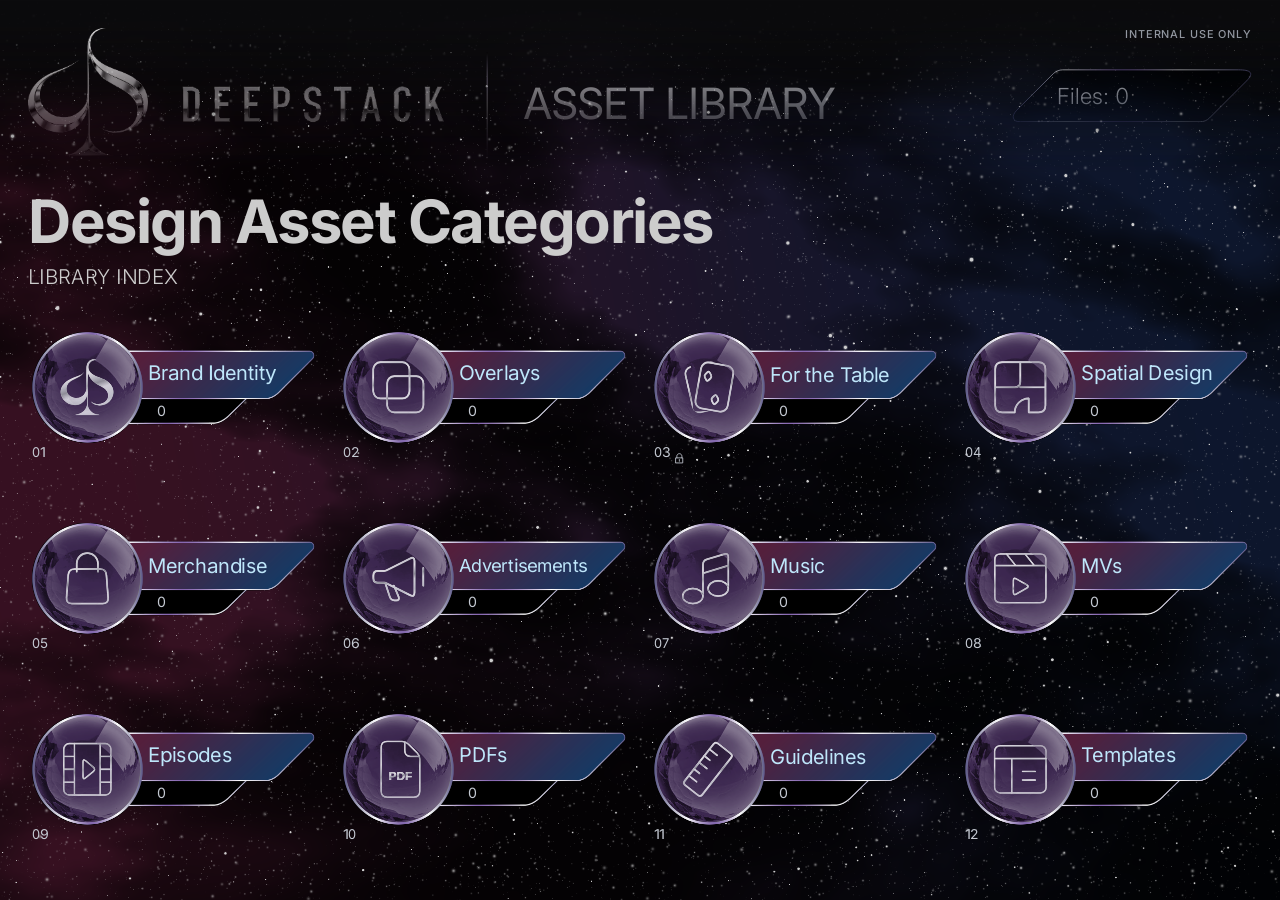
==== commit 59eedd3e: "Fit the library homepage to the viewport and publish the revised asset drawers" ====
--- a/next19.html
+++ b/next19.html
@@ -1,5 +1,5 @@
 <!doctype html>
-<html lang="en" data-library-boot="home"><head><style id="library-first-paint">html{background:#08070c}html[data-library-boot] body{opacity:0;pointer-events:none}html[data-library-ready="true"] body{opacity:1;pointer-events:auto;animation:library-reveal .5s ease-out both}html[data-library-ready="error"] body{opacity:1;pointer-events:auto}.library-load-failure{color:#f1f2f4;font:18px/1.5 Arial,sans-serif;padding:3rem}.library-load-failure button{font:inherit;color:inherit;background:#271834;border:1px solid #aaa;padding:.5em 1em;border-radius:.4em}@keyframes library-reveal{from{opacity:0}to{opacity:1}}@media(prefers-reduced-motion:reduce){html[data-library-ready="true"] body{animation:none}}</style><script src="library-reveal07.js?v=1"></script><script src="rim-glare07.js?v=colour-b-2"></script><script src="/asset-library/universal-drawer-route.js?v=03nov"></script><script src="baseline67-legacy-preview.js?v=controls-60"></script><meta charset="utf-8"><meta name="viewport" content="width=device-width,initial-scale=1"><title>DS Asset Library</title><meta name="description" content="DeepStack asset library. Browse the category drawers for brand identity, overlays, merchandise, stage and spatial design."><link rel="icon" href="favicon.svg" type="image/svg+xml"><link rel="stylesheet" href="baseline67-style.css?v=atmosphere-5"><script src="baseline67-app.js?v=02nov-pdf-folders" defer></script><script src="baseline67-galaxy.js?v=07nov-responsive-2" defer></script><link rel="stylesheet" href="baseline67-library.css?v=foreground-purple-19oct"><script defer src="next19-library.js?v=05nov-saved-drawer-counts"></script><link rel="stylesheet" href="baseline67-navigation.css?v=04nov-sidebar-motion"><script defer src="baseline67-navigation.js?v=04nov-heading"></script><link rel="stylesheet" href="baseline67-badges.css?v=04nov-breathe"><link rel="stylesheet" href="baseline67-owner-layout61.css?v=04nov-travel-bridge"><script defer src="baseline67-owner-layout61.js?v=07nov-clean-reveal"></script><script defer src="baseline67-badges.js?v=07nov-clean-reveal"></script><script defer src="baseline67-glass64.js?v=foreground-purple-19oct"></script><link rel="stylesheet" href="next19.css?v=02nov-table-menu"><script defer src="next19-personal.js?v=asset-categories-bold-motion-02nov"></script><link rel="stylesheet" href="asset-library-grid26.css?v=balanced-26oct"><link rel="stylesheet" href="responsive-library07.css?v=2"></head>
+<html lang="en" data-library-boot="home"><head><style id="library-first-paint">html{background:#08070c}html[data-library-boot] body{opacity:0;pointer-events:none}html[data-library-ready="true"] body{opacity:1;pointer-events:auto;animation:library-reveal .5s ease-out both}html[data-library-ready="error"] body{opacity:1;pointer-events:auto}.library-load-failure{color:#f1f2f4;font:18px/1.5 Arial,sans-serif;padding:3rem}.library-load-failure button{font:inherit;color:inherit;background:#271834;border:1px solid #aaa;padding:.5em 1em;border-radius:.4em}@keyframes library-reveal{from{opacity:0}to{opacity:1}}@media(prefers-reduced-motion:reduce){html[data-library-ready="true"] body{animation:none}}</style><script src="library-reveal07.js?v=1"></script><script src="rim-glare07.js?v=colour-b-2"></script><script src="/asset-library/universal-drawer-route.js?v=03nov"></script><script src="baseline67-legacy-preview.js?v=controls-60"></script><meta charset="utf-8"><meta name="viewport" content="width=device-width,initial-scale=1"><title>DS Asset Library</title><meta name="description" content="DeepStack asset library. Browse the category drawers for brand identity, overlays, merchandise, stage and spatial design."><link rel="icon" href="favicon.svg" type="image/svg+xml"><link rel="stylesheet" href="baseline67-style.css?v=atmosphere-5"><script src="baseline67-app.js?v=02nov-pdf-folders" defer></script><script src="baseline67-galaxy.js?v=07nov-responsive-2" defer></script><link rel="stylesheet" href="baseline67-library.css?v=foreground-purple-19oct"><script defer src="next19-library.js?v=05nov-saved-drawer-counts"></script><link rel="stylesheet" href="baseline67-navigation.css?v=04nov-sidebar-motion"><script defer src="baseline67-navigation.js?v=04nov-heading"></script><link rel="stylesheet" href="baseline67-badges.css?v=04nov-breathe"><link rel="stylesheet" href="baseline67-owner-layout61.css?v=04nov-travel-bridge"><script defer src="baseline67-owner-layout61.js?v=07nov-clean-reveal"></script><script defer src="baseline67-badges.js?v=07nov-clean-reveal"></script><script defer src="baseline67-glass64.js?v=foreground-purple-19oct"></script><link rel="stylesheet" href="next19.css?v=02nov-table-menu"><script defer src="next19-personal.js?v=asset-categories-bold-motion-02nov"></script><link rel="stylesheet" href="asset-library-grid26.css?v=balanced-26oct"><link rel="stylesheet" href="responsive-library07.css?v=2"><link rel="stylesheet" href="responsive-home12.css?v=5536a57bfbb3c272"><script defer src="responsive-home12.js?v=5536a57bfbb3c272"></script></head>
 <body><a class="skip" href="#main">Skip to drawers</a>
 <header><a class="brand-home" href="?drawer=all" aria-label="DeepStack Asset Library — all drawers"><svg class="brand-logo" viewBox="272 185 1253 384" role="img" aria-label="DeepStack brand signature" xmlns="http://www.w3.org/2000/svg"><image href="assets/DS-Signature-Bubble-Studio-source.png" width="1663" height="833"/></svg><span class="brand-caption"><span class="brand-needle" aria-hidden="true"><svg version="1.1" id="header-silver-needle" preserveAspectRatio="none" xmlns="http://www.w3.org/2000/svg" xmlns:xlink="http://www.w3.org/1999/xlink" x="0px" y="0px"
 	 viewBox="-6.5 0 19.5 186.05475" style="enable-background:new 0 0 6.5 186.05475;" xml:space="preserve">
--- a/responsive-home12.css
+++ b/responsive-home12.css
@@ -0,0 +1,97 @@
+/* Fit the complete owner homepage to the available viewport; preserve native SVGs. */
+html:has(body[data-home-fit]) { width:100%; height:100%; }
+body[data-home-fit][data-view=overview] {
+  --home-pad:clamp(14px,2.2vw,44px);
+  --home-gap:clamp(8px,1.6vw,30px);
+  box-sizing:border-box;
+  width:100%; height:100dvh; min-height:0;
+  padding:var(--home-pad);
+  display:flex; flex-direction:column; gap:clamp(10px,2dvh,24px);
+}
+body[data-home-fit][data-view=overview] header {
+  flex:none; display:flex; align-items:center; justify-content:space-between;
+  position:relative; width:100%; height:auto; min-height:0;
+  padding:0; margin:0; gap:var(--home-gap);
+}
+body[data-home-fit][data-view=overview] .brand-home {
+  position:relative; inset:auto; width:min(68%,820px); height:auto;
+  max-width:none; transform:none; margin:0;
+}
+body[data-home-fit][data-view=overview] header .edition { display:none; }
+body[data-home-fit][data-view=overview] .overview-utilities {
+  position:relative; inset:auto; width:clamp(98px,20vw,240px); height:auto;
+  min-height:0; display:block; margin:0;
+}
+body[data-home-fit][data-view=overview] .overview-utilities .inventory {
+  position:relative; inset:auto; width:100%; height:auto; margin:0;
+}
+body[data-home-fit][data-view=overview] .overview-utilities .library-account { display:none; }
+body[data-home-fit][data-view=overview] .layout {
+  position:relative; width:100%; min-height:0; margin:0;
+  display:block; flex:1;
+}
+body[data-home-fit][data-view=overview] .layout>main {
+  position:relative; width:100%; height:100%; min-height:0;
+  padding:0; margin:0; display:flex; flex-direction:column;
+}
+body[data-home-fit][data-view=overview] .intro {
+  position:relative; inset:auto; width:100%; height:auto; min-height:0;
+  padding:0; margin:0; flex:none;
+}
+body[data-home-fit][data-view=overview] #title {
+  position:relative; inset:auto; width:min(56vw,700px); height:auto; margin:0;
+}
+body[data-home-fit][data-view=overview] .index-row {
+  position:relative; inset:auto; width:clamp(125px,14vw,220px); height:auto;
+  margin:2px 0 clamp(8px,1.5dvh,18px); flex:none;
+}
+body[data-home-fit][data-view=overview] #overview { flex:1; min-height:0; position:relative; padding:0; }
+body[data-home-fit][data-view=overview] #overview>.section-bar { display:none; }
+body[data-home-fit][data-view=overview] .layout .grid.enamel-grid {
+  position:relative; inset:auto; width:100%; height:100%; min-height:0;
+  display:grid; grid-template-columns:repeat(var(--home-cols,4),minmax(0,1fr));
+  grid-template-rows:repeat(var(--home-rows,3),minmax(0,1fr));
+  align-items:center; align-content:stretch;
+  gap:clamp(4px,1.3dvh,18px) var(--home-gap); margin:0!important;
+  pointer-events:auto;
+}
+body[data-home-fit][data-view=overview] .layout #grid .badge-drawer {
+  position:relative; inset:auto; width:var(--home-badge-width,100%); max-width:100%;
+  scale:1; min-height:0; justify-self:center;
+}
+body[data-home-fit][data-view=overview] .ambient-smoke {
+  position:fixed!important; inset:0!important; width:100vw!important; height:100dvh!important;
+}
+body[data-home-fit][data-view=overview] .ambient-smoke-layer {
+  position:absolute!important; inset:0!important; width:100%!important; height:100%!important; transform:none!important;
+}
+@media(orientation:portrait){
+  body[data-home-fit][data-view=overview] #title { width:min(100%,600px); }
+}
+@media(max-height:500px) and (orientation:landscape){
+  body[data-home-fit][data-view=overview] { --home-pad:12px; gap:6px; }
+  body[data-home-fit][data-view=overview] .brand-home { width:min(54%,460px); }
+  body[data-home-fit][data-view=overview] #title { width:min(45vw,420px); }
+  body[data-home-fit][data-view=overview] .index-row { margin-bottom:4px; width:125px; }
+}
+body[data-home-fit][data-view=overview] header { flex-direction:row; flex-wrap:nowrap; }
+body[data-home-fit][data-view=overview] .layout>aside { position:fixed; inset:0 auto 0 0; z-index:20; }
+body[data-home-fit][data-view=overview] .layout>main>.library-toolbar,
+body[data-home-fit][data-view=overview] .layout>main>.library-status,
+body[data-home-fit][data-view=overview] .layout>main>.asset-workspace { display:none; margin:0; }
+@media(max-height:500px) and (orientation:landscape){
+  body[data-home-fit][data-view=overview] .brand-home { width:min(46%,370px); }
+  body[data-home-fit][data-view=overview] #title { width:min(38vw,345px); }
+  body[data-home-fit][data-view=overview] .index-row { width:112px; }
+}
+@media(min-width:1200px){
+  body[data-home-fit][data-view=overview] header .edition {
+    display:block; position:absolute; inset:0 0 auto auto;
+    font:400 clamp(10px,.85vw,14px)/1.2 OwnerEdition61,Inter,sans-serif;
+    letter-spacing:.08em; margin:0;
+  }
+}
+/* Preserve native hover growth while anchoring edge badges inside the viewport. */
+body[data-home-fit][data-view=overview] .layout #grid .badge-last-column { transform-origin:right center!important; }
+body[data-home-fit][data-view=overview] .layout #grid .badge-home-last-row { transform-origin:left bottom!important; }
+body[data-home-fit][data-view=overview] .layout #grid .badge-home-last-row.badge-last-column { transform-origin:right bottom!important; }
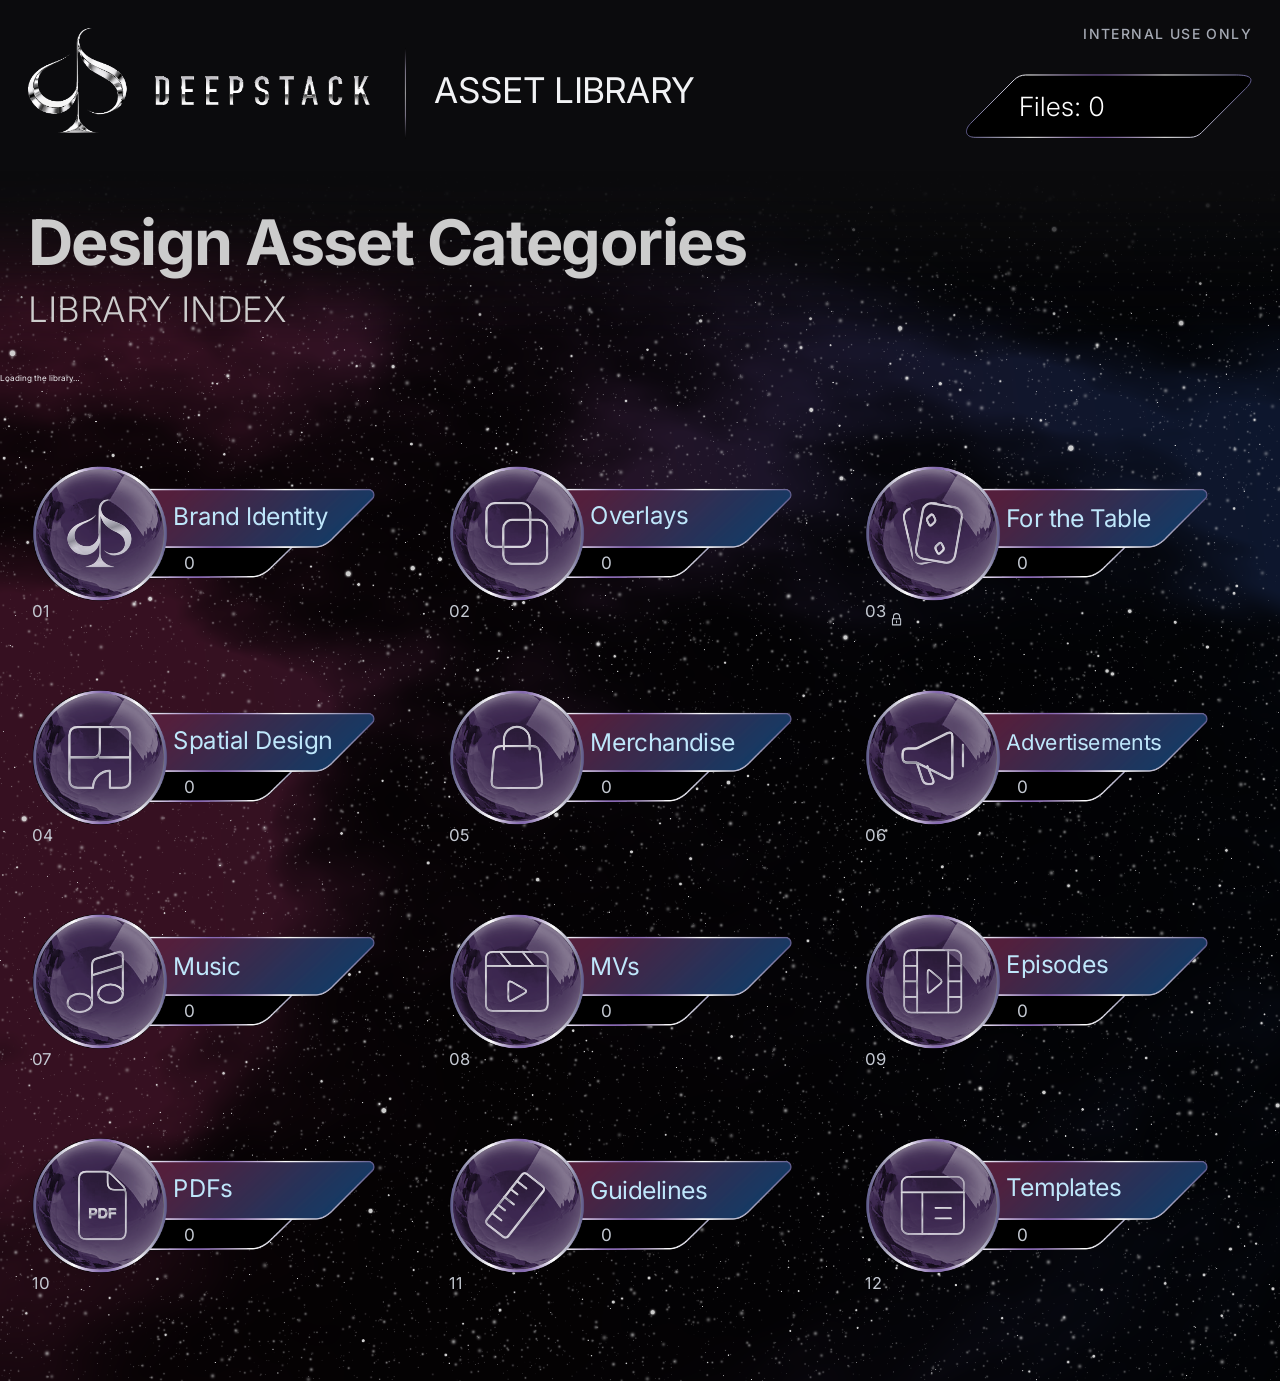
==== commit 6cd3e3f2: "Restore the owner-locked native homepage and retain corrected asset drawers" ====
--- a/next19.html
+++ b/next19.html
@@ -1,5 +1,5 @@
 <!doctype html>
-<html lang="en" data-library-boot="home"><head><style id="library-first-paint">html{background:#08070c}html[data-library-boot] body{opacity:0;pointer-events:none}html[data-library-ready="true"] body{opacity:1;pointer-events:auto;animation:library-reveal .5s ease-out both}html[data-library-ready="error"] body{opacity:1;pointer-events:auto}.library-load-failure{color:#f1f2f4;font:18px/1.5 Arial,sans-serif;padding:3rem}.library-load-failure button{font:inherit;color:inherit;background:#271834;border:1px solid #aaa;padding:.5em 1em;border-radius:.4em}@keyframes library-reveal{from{opacity:0}to{opacity:1}}@media(prefers-reduced-motion:reduce){html[data-library-ready="true"] body{animation:none}}</style><script src="library-reveal07.js?v=1"></script><script src="rim-glare07.js?v=colour-b-2"></script><script src="/asset-library/universal-drawer-route.js?v=03nov"></script><script src="baseline67-legacy-preview.js?v=controls-60"></script><meta charset="utf-8"><meta name="viewport" content="width=device-width,initial-scale=1"><title>DS Asset Library</title><meta name="description" content="DeepStack asset library. Browse the category drawers for brand identity, overlays, merchandise, stage and spatial design."><link rel="icon" href="favicon.svg" type="image/svg+xml"><link rel="stylesheet" href="baseline67-style.css?v=atmosphere-5"><script src="baseline67-app.js?v=02nov-pdf-folders" defer></script><script src="baseline67-galaxy.js?v=07nov-responsive-2" defer></script><link rel="stylesheet" href="baseline67-library.css?v=foreground-purple-19oct"><script defer src="next19-library.js?v=05nov-saved-drawer-counts"></script><link rel="stylesheet" href="baseline67-navigation.css?v=04nov-sidebar-motion"><script defer src="baseline67-navigation.js?v=04nov-heading"></script><link rel="stylesheet" href="baseline67-badges.css?v=04nov-breathe"><link rel="stylesheet" href="baseline67-owner-layout61.css?v=04nov-travel-bridge"><script defer src="baseline67-owner-layout61.js?v=07nov-clean-reveal"></script><script defer src="baseline67-badges.js?v=07nov-clean-reveal"></script><script defer src="baseline67-glass64.js?v=foreground-purple-19oct"></script><link rel="stylesheet" href="next19.css?v=02nov-table-menu"><script defer src="next19-personal.js?v=asset-categories-bold-motion-02nov"></script><link rel="stylesheet" href="asset-library-grid26.css?v=balanced-26oct"><link rel="stylesheet" href="responsive-library07.css?v=2"><link rel="stylesheet" href="responsive-home12.css?v=5536a57bfbb3c272"><script defer src="responsive-home12.js?v=5536a57bfbb3c272"></script></head>
+<html lang="en" data-library-boot="home"><head><style id="library-first-paint">html{background:#08070c}html[data-library-boot] body{opacity:0;pointer-events:none}html[data-library-ready="true"] body{opacity:1;pointer-events:auto;animation:library-reveal .5s ease-out both}html[data-library-ready="error"] body{opacity:1;pointer-events:auto}.library-load-failure{color:#f1f2f4;font:18px/1.5 Arial,sans-serif;padding:3rem}.library-load-failure button{font:inherit;color:inherit;background:#271834;border:1px solid #aaa;padding:.5em 1em;border-radius:.4em}@keyframes library-reveal{from{opacity:0}to{opacity:1}}@media(prefers-reduced-motion:reduce){html[data-library-ready="true"] body{animation:none}}</style><script src="library-reveal07.js?v=1"></script><script src="rim-glare07.js?v=colour-b-2"></script><script src="/asset-library/universal-drawer-route.js?v=03nov"></script><script src="baseline67-legacy-preview.js?v=controls-60"></script><meta charset="utf-8"><meta name="viewport" content="width=device-width,initial-scale=1"><title>DS Asset Library</title><meta name="description" content="DeepStack asset library. Browse the category drawers for brand identity, overlays, merchandise, stage and spatial design."><link rel="icon" href="favicon.svg" type="image/svg+xml"><link rel="stylesheet" href="baseline67-style.css?v=atmosphere-5"><script src="baseline67-app.js?v=02nov-pdf-folders" defer></script><script src="baseline67-galaxy.js?v=07nov-responsive-2" defer></script><link rel="stylesheet" href="baseline67-library.css?v=foreground-purple-19oct"><script defer src="next19-library.js?v=05nov-saved-drawer-counts"></script><link rel="stylesheet" href="baseline67-navigation.css?v=04nov-sidebar-motion"><script defer src="baseline67-navigation.js?v=04nov-heading"></script><link rel="stylesheet" href="baseline67-badges.css?v=04nov-breathe"><link rel="stylesheet" href="baseline67-owner-layout61.css?v=04nov-travel-bridge"><script defer src="baseline67-owner-layout61.js?v=07nov-clean-reveal"></script><script defer src="baseline67-badges.js?v=07nov-clean-reveal"></script><script defer src="baseline67-glass64.js?v=foreground-purple-19oct"></script><link rel="stylesheet" href="next19.css?v=02nov-table-menu"><script defer src="next19-personal.js?v=asset-categories-bold-motion-02nov"></script><link rel="stylesheet" href="asset-library-grid26.css?v=balanced-26oct"><link rel="stylesheet" href="responsive-library07.css?v=2"></head>
 <body><a class="skip" href="#main">Skip to drawers</a>
 <header><a class="brand-home" href="?drawer=all" aria-label="DeepStack Asset Library — all drawers"><svg class="brand-logo" viewBox="272 185 1253 384" role="img" aria-label="DeepStack brand signature" xmlns="http://www.w3.org/2000/svg"><image href="assets/DS-Signature-Bubble-Studio-source.png" width="1663" height="833"/></svg><span class="brand-caption"><span class="brand-needle" aria-hidden="true"><svg version="1.1" id="header-silver-needle" preserveAspectRatio="none" xmlns="http://www.w3.org/2000/svg" xmlns:xlink="http://www.w3.org/1999/xlink" x="0px" y="0px"
 	 viewBox="-6.5 0 19.5 186.05475" style="enable-background:new 0 0 6.5 186.05475;" xml:space="preserve">
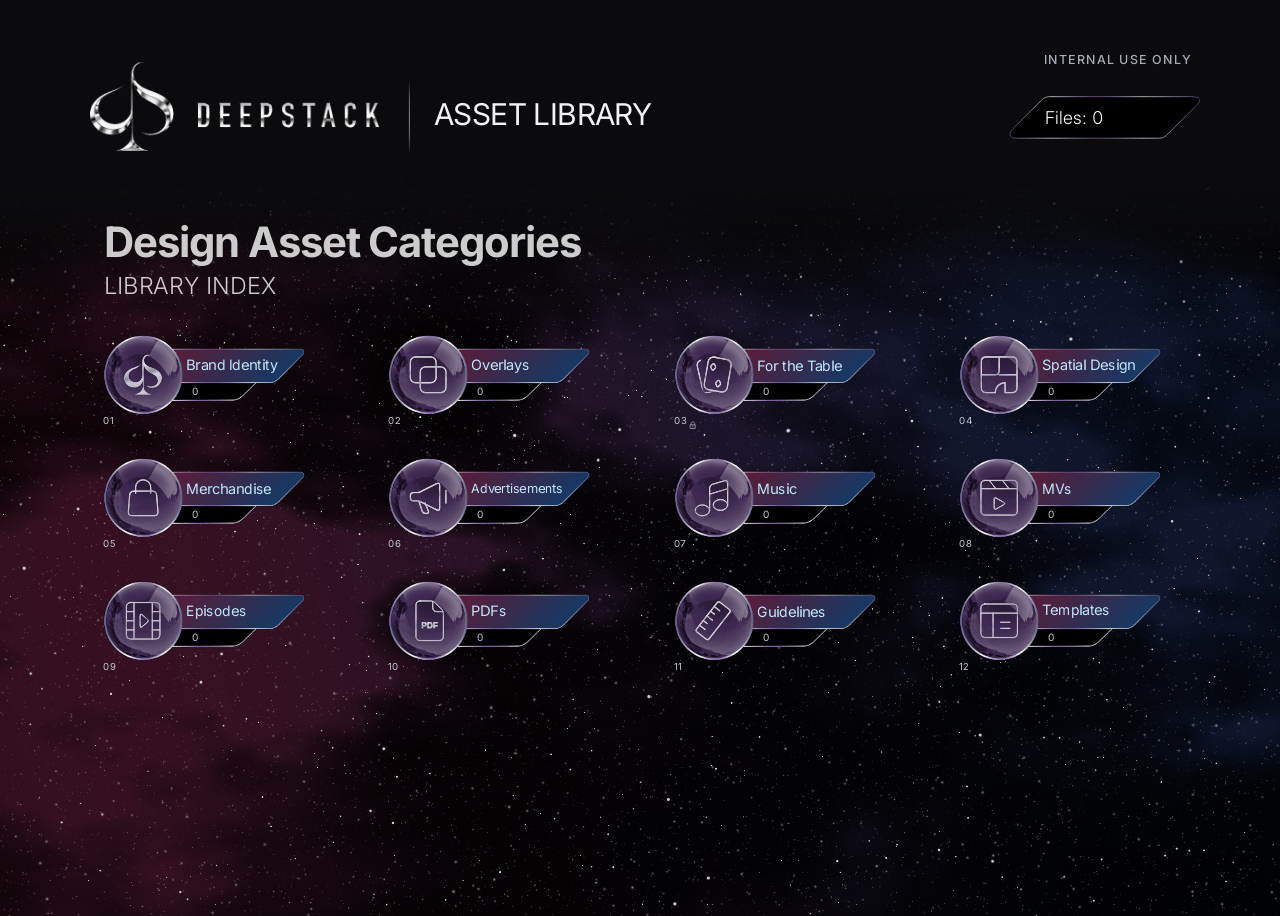
==== commit 0841e33f: "Fit the approved native 16:9 homepage as one proportional scene" ====
--- a/next19.html
+++ b/next19.html
@@ -1,5 +1,5 @@
 <!doctype html>
-<html lang="en" data-library-boot="home"><head><style id="library-first-paint">html{background:#08070c}html[data-library-boot] body{opacity:0;pointer-events:none}html[data-library-ready="true"] body{opacity:1;pointer-events:auto;animation:library-reveal .5s ease-out both}html[data-library-ready="error"] body{opacity:1;pointer-events:auto}.library-load-failure{color:#f1f2f4;font:18px/1.5 Arial,sans-serif;padding:3rem}.library-load-failure button{font:inherit;color:inherit;background:#271834;border:1px solid #aaa;padding:.5em 1em;border-radius:.4em}@keyframes library-reveal{from{opacity:0}to{opacity:1}}@media(prefers-reduced-motion:reduce){html[data-library-ready="true"] body{animation:none}}</style><script src="library-reveal07.js?v=1"></script><script src="rim-glare07.js?v=colour-b-2"></script><script src="/asset-library/universal-drawer-route.js?v=03nov"></script><script src="baseline67-legacy-preview.js?v=controls-60"></script><meta charset="utf-8"><meta name="viewport" content="width=device-width,initial-scale=1"><title>DS Asset Library</title><meta name="description" content="DeepStack asset library. Browse the category drawers for brand identity, overlays, merchandise, stage and spatial design."><link rel="icon" href="favicon.svg" type="image/svg+xml"><link rel="stylesheet" href="baseline67-style.css?v=atmosphere-5"><script src="baseline67-app.js?v=02nov-pdf-folders" defer></script><script src="baseline67-galaxy.js?v=07nov-responsive-2" defer></script><link rel="stylesheet" href="baseline67-library.css?v=foreground-purple-19oct"><script defer src="next19-library.js?v=05nov-saved-drawer-counts"></script><link rel="stylesheet" href="baseline67-navigation.css?v=04nov-sidebar-motion"><script defer src="baseline67-navigation.js?v=04nov-heading"></script><link rel="stylesheet" href="baseline67-badges.css?v=04nov-breathe"><link rel="stylesheet" href="baseline67-owner-layout61.css?v=04nov-travel-bridge"><script defer src="baseline67-owner-layout61.js?v=07nov-clean-reveal"></script><script defer src="baseline67-badges.js?v=07nov-clean-reveal"></script><script defer src="baseline67-glass64.js?v=foreground-purple-19oct"></script><link rel="stylesheet" href="next19.css?v=02nov-table-menu"><script defer src="next19-personal.js?v=asset-categories-bold-motion-02nov"></script><link rel="stylesheet" href="asset-library-grid26.css?v=balanced-26oct"><link rel="stylesheet" href="responsive-library07.css?v=2"></head>
+<html lang="en" data-library-boot="home"><head><style id="library-first-paint">html{background:#08070c}html[data-library-boot] body{opacity:0;pointer-events:none}html[data-library-ready="true"] body{opacity:1;pointer-events:auto;animation:library-reveal .5s ease-out both}html[data-library-ready="error"] body{opacity:1;pointer-events:auto}.library-load-failure{color:#f1f2f4;font:18px/1.5 Arial,sans-serif;padding:3rem}.library-load-failure button{font:inherit;color:inherit;background:#271834;border:1px solid #aaa;padding:.5em 1em;border-radius:.4em}@keyframes library-reveal{from{opacity:0}to{opacity:1}}@media(prefers-reduced-motion:reduce){html[data-library-ready="true"] body{animation:none}}</style><script src="library-reveal07.js?v=1"></script><script src="rim-glare07.js?v=colour-b-2"></script><script src="/asset-library/universal-drawer-route.js?v=03nov"></script><script src="baseline67-legacy-preview.js?v=controls-60"></script><meta charset="utf-8"><meta name="viewport" content="width=device-width,initial-scale=1"><title>DS Asset Library</title><meta name="description" content="DeepStack asset library. Browse the category drawers for brand identity, overlays, merchandise, stage and spatial design."><link rel="icon" href="favicon.svg" type="image/svg+xml"><link rel="stylesheet" href="baseline67-style.css?v=atmosphere-5"><script src="baseline67-app.js?v=02nov-pdf-folders" defer></script><script src="baseline67-galaxy.js?v=07nov-responsive-2" defer></script><link rel="stylesheet" href="baseline67-library.css?v=foreground-purple-19oct"><script defer src="next19-library.js?v=05nov-saved-drawer-counts"></script><link rel="stylesheet" href="baseline67-navigation.css?v=04nov-sidebar-motion"><script defer src="baseline67-navigation.js?v=04nov-heading"></script><link rel="stylesheet" href="baseline67-badges.css?v=04nov-breathe"><link rel="stylesheet" href="baseline67-owner-layout61.css?v=04nov-travel-bridge"><script defer src="baseline67-owner-layout61.js?v=b4ff268e28d8db9a"></script><script defer src="baseline67-badges.js?v=07nov-clean-reveal"></script><script defer src="baseline67-glass64.js?v=foreground-purple-19oct"></script><link rel="stylesheet" href="next19.css?v=02nov-table-menu"><script defer src="next19-personal.js?v=asset-categories-bold-motion-02nov"></script><link rel="stylesheet" href="asset-library-grid26.css?v=balanced-26oct"><link rel="stylesheet" href="responsive-library07.css?v=2"><link rel="stylesheet" href="native-scene-fit12.css?v=b4ff268e28d8db9a"></head>
 <body><a class="skip" href="#main">Skip to drawers</a>
 <header><a class="brand-home" href="?drawer=all" aria-label="DeepStack Asset Library — all drawers"><svg class="brand-logo" viewBox="272 185 1253 384" role="img" aria-label="DeepStack brand signature" xmlns="http://www.w3.org/2000/svg"><image href="assets/DS-Signature-Bubble-Studio-source.png" width="1663" height="833"/></svg><span class="brand-caption"><span class="brand-needle" aria-hidden="true"><svg version="1.1" id="header-silver-needle" preserveAspectRatio="none" xmlns="http://www.w3.org/2000/svg" xmlns:xlink="http://www.w3.org/1999/xlink" x="0px" y="0px"
 	 viewBox="-6.5 0 19.5 186.05475" style="enable-background:new 0 0 6.5 186.05475;" xml:space="preserve">
--- a/native-scene-fit12.css
+++ b/native-scene-fit12.css
@@ -0,0 +1,38 @@
+/* Source scene only: identical native geometry, scaled as one 1920 × 1080 composition. */
+body[data-owner-mode=source] header{position:relative;display:block;width:var(--owner-stage-width);height:calc(249.99 * var(--owner-u));min-height:0;padding:0;margin-inline:auto;border:0}
+body[data-owner-mode=source] .brand-home{position:absolute;left:calc(135.337 * var(--owner-u));top:calc(92.47 * var(--owner-u));width:calc(855.5 * var(--owner-u));height:calc(140.8 * var(--owner-u));max-width:none;transform:none;margin:0;display:block}
+body[data-owner-mode=source] .owner-header-art,body[data-owner-mode=source] .owner-heading-art,body[data-owner-mode=source] .owner-index-art{display:block;width:100%;height:auto;font-synthesis:none}
+body[data-owner-mode=source] header .edition{position:absolute;left:calc(1566.28 * var(--owner-u));top:calc(77.94 * var(--owner-u));font:400 calc(18.667 * var(--owner-u))/1.35 OwnerEdition61,Inter,sans-serif;letter-spacing:calc(1.85 * var(--owner-u));white-space:nowrap;color:#a5aab4}
+body[data-owner-mode=source][data-view=overview] .layout{width:var(--owner-stage-width);margin-inline:auto}
+body[data-owner-mode=source][data-view=overview] .layout main{padding:0;min-height:calc(830.01 * var(--owner-u))}
+body[data-owner-mode=source][data-view=overview] .intro{position:relative;top:0;display:block;height:calc(220 * var(--owner-u));min-height:0!important;margin:0;padding:0}
+body[data-owner-mode=source][data-view=overview] #title{position:absolute;left:calc(156.6396 * var(--owner-u));top:calc(70.01 * var(--owner-u));width:calc(680 * var(--owner-u));height:calc(82 * var(--owner-u));line-height:1;margin:0;transform:none}
+body[data-owner-mode=source][data-view=overview] .index-row{display:block;position:absolute;left:calc(156.6396 * var(--owner-u));top:calc(150.01 * var(--owner-u));width:calc(310 * var(--owner-u));height:calc(60 * var(--owner-u));min-height:0;margin:0}
+body[data-owner-mode=source][data-view=overview] .index-trigger{display:block;width:100%;padding:0;border:0;line-height:1;letter-spacing:normal}
+body[data-owner-mode=source][data-view=overview] .index-trigger::after{display:none}
+body[data-owner-mode=source][data-view=overview] #overview{padding:0;position:static}
+body[data-owner-mode=source][data-view=overview] .layout .grid.enamel-grid{position:absolute;inset:0;width:100%;height:calc(830.01 * var(--owner-u));min-height:0;display:block;margin:0!important;pointer-events:none}
+body[data-owner-mode=source][data-view=overview] .layout #grid .badge-drawer{position:absolute;left:calc(var(--owner-card-x) * var(--owner-u));top:calc(var(--owner-card-y) * var(--owner-u));width:calc(var(--owner-card-width) * var(--owner-u));max-width:none;pointer-events:auto}
+body[data-owner-mode=source] .badge-meta{display:none}
+body[data-owner-mode=source][data-view] .overview-utilities{position:absolute;left:calc(1319.14 * var(--owner-u));top:calc(144.5354 * var(--owner-u));right:auto;display:block;width:calc(482.013 * var(--owner-u));height:calc(64.316 * var(--owner-u));margin:0}
+body[data-owner-mode=source][data-view] .overview-utilities .library-account{display:flex;align-items:center;gap:12px;position:absolute;left:0;top:0;width:calc(202.891 * var(--owner-u));margin:0}
+body[data-owner-mode=source][data-view] .overview-utilities .utility-login{display:block;flex:none;border:0;background:transparent;color:#c4c9d2;width:100%;height:auto;padding:0}
+body[data-owner-mode=source][data-view] .overview-utilities .inventory{display:block;flex:none;position:absolute;left:calc(194.55 * var(--owner-u));top:0;width:calc(287.463 * var(--owner-u));margin:0;padding:0;min-width:0}
+body[data-owner-mode=source][data-view] .overview-utilities .library-account:has(.signed-name){font-size:max(14px,calc(14.454 * var(--owner-u)));flex-wrap:wrap;gap:5px;line-height:1.2}
+body[data-owner-mode=source][data-view] .overview-utilities .library-account:has(.signed-name) button{font-size:14px;padding:3px 5px}
+body[data-owner-mode=source][data-view=overview] .intro,body[data-owner-mode=source][data-view=overview] .index-row{z-index:2;pointer-events:none}
+body[data-owner-mode=source][data-view=overview] .index-trigger{pointer-events:auto}
+body[data-owner-mode=source][data-view=overview] .layout.index-open{grid-template-columns:var(--index-width) minmax(0,1fr)}
+body[data-owner-mode=source][data-view=overview]{min-height:calc(100dvh + 16px)}
+body[data-owner-mode=source][data-view=overview] .layout{min-height:calc(100dvh - 249.99 * var(--owner-u) + 16px)}
+body[data-owner-mode=source][data-view=overview] .layout>main>.library-toolbar,
+body[data-owner-mode=source][data-view=overview] .layout>main>.library-status,
+body[data-owner-mode=source][data-view=overview] .layout>main>.asset-workspace{display:none;margin:0}
+body[data-owner-mode=source][data-view=overview] .ambient-smoke{position:absolute!important;inset:0!important;width:100%!important;height:100%!important}
+body[data-owner-mode=source][data-view=overview] .ambient-smoke-layer{position:absolute!important;inset:0!important;width:100%!important;height:100%!important;transform:none!important}
+
+body[data-owner-mode=source][data-view=overview] #title{width:calc(var(--owner-heading-width,680) * var(--owner-u))}
+/* The closed index must not impose its intrinsic height on the approved scene. */
+body[data-owner-mode=source][data-view=overview] .layout>aside{position:fixed;inset:0 auto 0 0;height:100dvh;overflow-y:auto;z-index:20}
+body[data-owner-mode=source][data-view=overview] .layout>main{grid-column:2}
+body[data-owner-mode=source][data-view=overview] .layout #grid .badge-drawer{scale:.9!important}
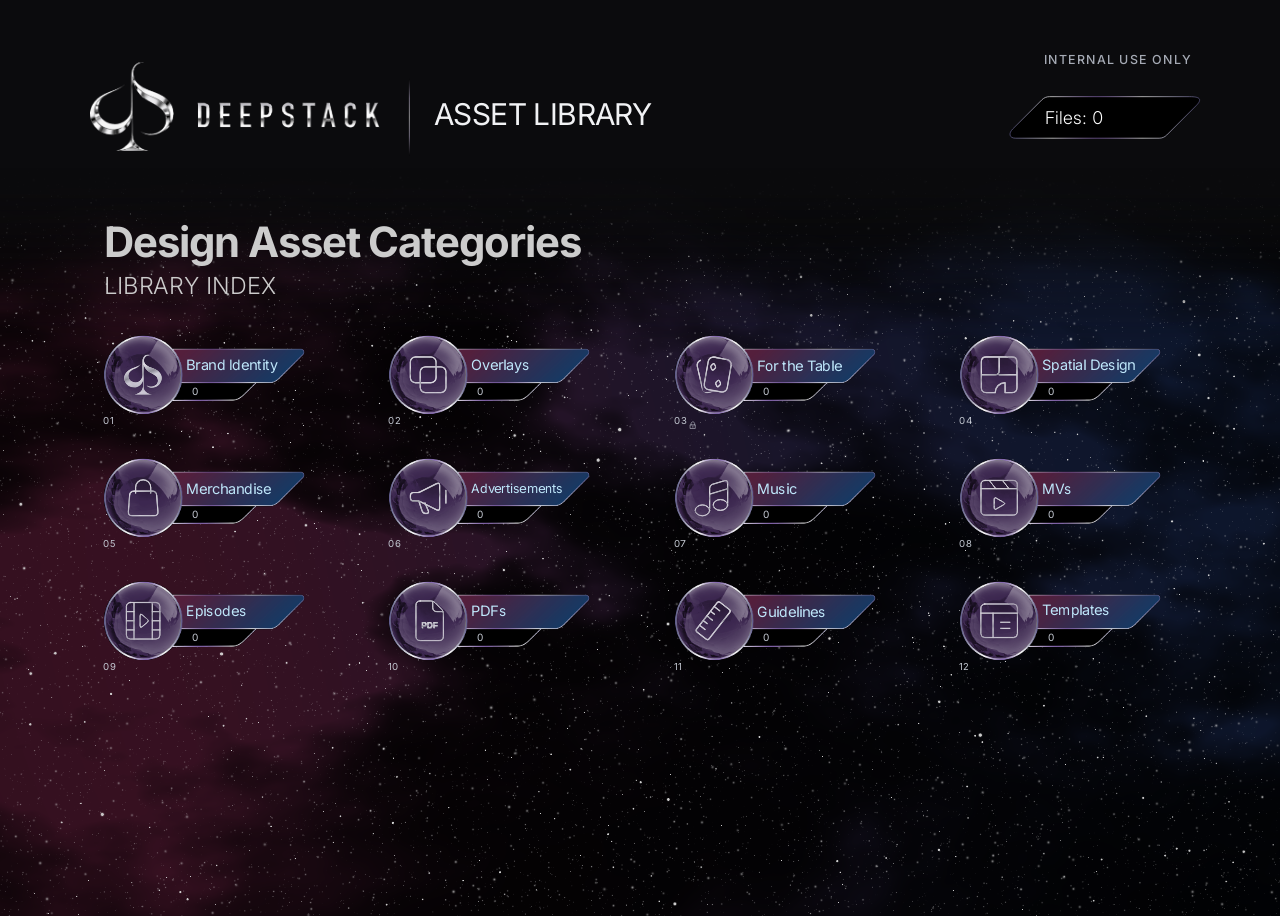
==== commit 452e2534: "Retain whole-scene fit in tablet and narrow desktop windows" ====
--- a/next19.html
+++ b/next19.html
@@ -1,5 +1,5 @@
 <!doctype html>
-<html lang="en" data-library-boot="home"><head><style id="library-first-paint">html{background:#08070c}html[data-library-boot] body{opacity:0;pointer-events:none}html[data-library-ready="true"] body{opacity:1;pointer-events:auto;animation:library-reveal .5s ease-out both}html[data-library-ready="error"] body{opacity:1;pointer-events:auto}.library-load-failure{color:#f1f2f4;font:18px/1.5 Arial,sans-serif;padding:3rem}.library-load-failure button{font:inherit;color:inherit;background:#271834;border:1px solid #aaa;padding:.5em 1em;border-radius:.4em}@keyframes library-reveal{from{opacity:0}to{opacity:1}}@media(prefers-reduced-motion:reduce){html[data-library-ready="true"] body{animation:none}}</style><script src="library-reveal07.js?v=1"></script><script src="rim-glare07.js?v=colour-b-2"></script><script src="/asset-library/universal-drawer-route.js?v=03nov"></script><script src="baseline67-legacy-preview.js?v=controls-60"></script><meta charset="utf-8"><meta name="viewport" content="width=device-width,initial-scale=1"><title>DS Asset Library</title><meta name="description" content="DeepStack asset library. Browse the category drawers for brand identity, overlays, merchandise, stage and spatial design."><link rel="icon" href="favicon.svg" type="image/svg+xml"><link rel="stylesheet" href="baseline67-style.css?v=atmosphere-5"><script src="baseline67-app.js?v=02nov-pdf-folders" defer></script><script src="baseline67-galaxy.js?v=07nov-responsive-2" defer></script><link rel="stylesheet" href="baseline67-library.css?v=foreground-purple-19oct"><script defer src="next19-library.js?v=05nov-saved-drawer-counts"></script><link rel="stylesheet" href="baseline67-navigation.css?v=04nov-sidebar-motion"><script defer src="baseline67-navigation.js?v=04nov-heading"></script><link rel="stylesheet" href="baseline67-badges.css?v=04nov-breathe"><link rel="stylesheet" href="baseline67-owner-layout61.css?v=04nov-travel-bridge"><script defer src="baseline67-owner-layout61.js?v=b4ff268e28d8db9a"></script><script defer src="baseline67-badges.js?v=07nov-clean-reveal"></script><script defer src="baseline67-glass64.js?v=foreground-purple-19oct"></script><link rel="stylesheet" href="next19.css?v=02nov-table-menu"><script defer src="next19-personal.js?v=asset-categories-bold-motion-02nov"></script><link rel="stylesheet" href="asset-library-grid26.css?v=balanced-26oct"><link rel="stylesheet" href="responsive-library07.css?v=2"><link rel="stylesheet" href="native-scene-fit12.css?v=b4ff268e28d8db9a"></head>
+<html lang="en" data-library-boot="home"><head><style id="library-first-paint">html{background:#08070c}html[data-library-boot] body{opacity:0;pointer-events:none}html[data-library-ready="true"] body{opacity:1;pointer-events:auto;animation:library-reveal .5s ease-out both}html[data-library-ready="error"] body{opacity:1;pointer-events:auto}.library-load-failure{color:#f1f2f4;font:18px/1.5 Arial,sans-serif;padding:3rem}.library-load-failure button{font:inherit;color:inherit;background:#271834;border:1px solid #aaa;padding:.5em 1em;border-radius:.4em}@keyframes library-reveal{from{opacity:0}to{opacity:1}}@media(prefers-reduced-motion:reduce){html[data-library-ready="true"] body{animation:none}}</style><script src="library-reveal07.js?v=1"></script><script src="rim-glare07.js?v=colour-b-2"></script><script src="/asset-library/universal-drawer-route.js?v=03nov"></script><script src="baseline67-legacy-preview.js?v=controls-60"></script><meta charset="utf-8"><meta name="viewport" content="width=device-width,initial-scale=1"><title>DS Asset Library</title><meta name="description" content="DeepStack asset library. Browse the category drawers for brand identity, overlays, merchandise, stage and spatial design."><link rel="icon" href="favicon.svg" type="image/svg+xml"><link rel="stylesheet" href="baseline67-style.css?v=atmosphere-5"><script src="baseline67-app.js?v=02nov-pdf-folders" defer></script><script src="baseline67-galaxy.js?v=07nov-responsive-2" defer></script><link rel="stylesheet" href="baseline67-library.css?v=foreground-purple-19oct"><script defer src="next19-library.js?v=05nov-saved-drawer-counts"></script><link rel="stylesheet" href="baseline67-navigation.css?v=04nov-sidebar-motion"><script defer src="baseline67-navigation.js?v=04nov-heading"></script><link rel="stylesheet" href="baseline67-badges.css?v=04nov-breathe"><link rel="stylesheet" href="baseline67-owner-layout61.css?v=04nov-travel-bridge"><script defer src="baseline67-owner-layout61.js?v=fb751e7746542a20"></script><script defer src="baseline67-badges.js?v=07nov-clean-reveal"></script><script defer src="baseline67-glass64.js?v=foreground-purple-19oct"></script><link rel="stylesheet" href="next19.css?v=02nov-table-menu"><script defer src="next19-personal.js?v=asset-categories-bold-motion-02nov"></script><link rel="stylesheet" href="asset-library-grid26.css?v=balanced-26oct"><link rel="stylesheet" href="responsive-library07.css?v=2"><link rel="stylesheet" href="native-scene-fit12.css?v=fb751e7746542a20"></head>
 <body><a class="skip" href="#main">Skip to drawers</a>
 <header><a class="brand-home" href="?drawer=all" aria-label="DeepStack Asset Library — all drawers"><svg class="brand-logo" viewBox="272 185 1253 384" role="img" aria-label="DeepStack brand signature" xmlns="http://www.w3.org/2000/svg"><image href="assets/DS-Signature-Bubble-Studio-source.png" width="1663" height="833"/></svg><span class="brand-caption"><span class="brand-needle" aria-hidden="true"><svg version="1.1" id="header-silver-needle" preserveAspectRatio="none" xmlns="http://www.w3.org/2000/svg" xmlns:xlink="http://www.w3.org/1999/xlink" x="0px" y="0px"
 	 viewBox="-6.5 0 19.5 186.05475" style="enable-background:new 0 0 6.5 186.05475;" xml:space="preserve">
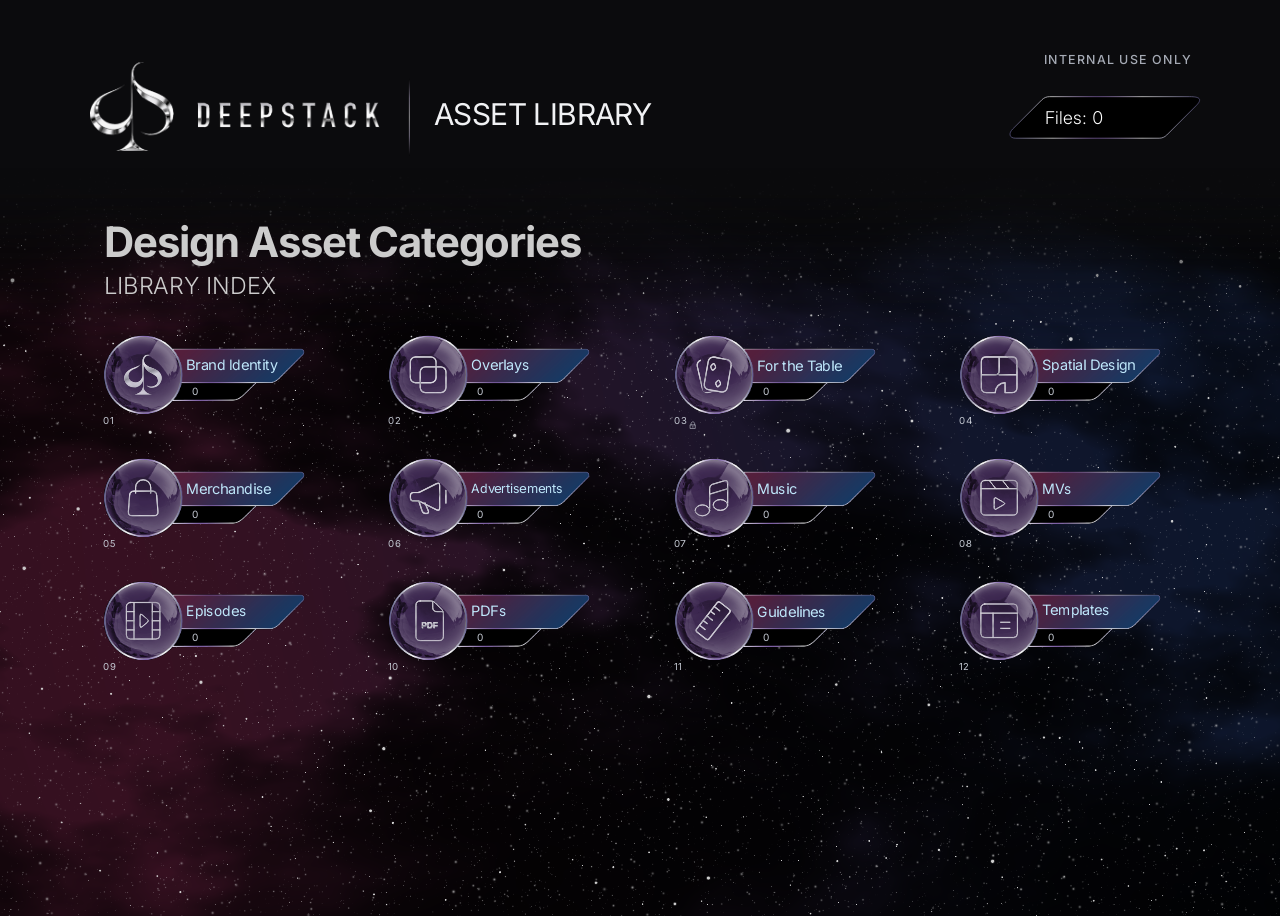
==== commit ca7f89ab: "Extend starfield to the viewport without changing approved foreground geometry" ====
--- a/next19.html
+++ b/next19.html
@@ -1,5 +1,5 @@
 <!doctype html>
-<html lang="en" data-library-boot="home"><head><style id="library-first-paint">html{background:#08070c}html[data-library-boot] body{opacity:0;pointer-events:none}html[data-library-ready="true"] body{opacity:1;pointer-events:auto;animation:library-reveal .5s ease-out both}html[data-library-ready="error"] body{opacity:1;pointer-events:auto}.library-load-failure{color:#f1f2f4;font:18px/1.5 Arial,sans-serif;padding:3rem}.library-load-failure button{font:inherit;color:inherit;background:#271834;border:1px solid #aaa;padding:.5em 1em;border-radius:.4em}@keyframes library-reveal{from{opacity:0}to{opacity:1}}@media(prefers-reduced-motion:reduce){html[data-library-ready="true"] body{animation:none}}</style><script src="library-reveal07.js?v=1"></script><script src="rim-glare07.js?v=colour-b-2"></script><script src="/asset-library/universal-drawer-route.js?v=03nov"></script><script src="baseline67-legacy-preview.js?v=controls-60"></script><meta charset="utf-8"><meta name="viewport" content="width=device-width,initial-scale=1"><title>DS Asset Library</title><meta name="description" content="DeepStack asset library. Browse the category drawers for brand identity, overlays, merchandise, stage and spatial design."><link rel="icon" href="favicon.svg" type="image/svg+xml"><link rel="stylesheet" href="baseline67-style.css?v=atmosphere-5"><script src="baseline67-app.js?v=02nov-pdf-folders" defer></script><script src="baseline67-galaxy.js?v=07nov-responsive-2" defer></script><link rel="stylesheet" href="baseline67-library.css?v=foreground-purple-19oct"><script defer src="next19-library.js?v=05nov-saved-drawer-counts"></script><link rel="stylesheet" href="baseline67-navigation.css?v=04nov-sidebar-motion"><script defer src="baseline67-navigation.js?v=04nov-heading"></script><link rel="stylesheet" href="baseline67-badges.css?v=04nov-breathe"><link rel="stylesheet" href="baseline67-owner-layout61.css?v=04nov-travel-bridge"><script defer src="baseline67-owner-layout61.js?v=fb751e7746542a20"></script><script defer src="baseline67-badges.js?v=07nov-clean-reveal"></script><script defer src="baseline67-glass64.js?v=foreground-purple-19oct"></script><link rel="stylesheet" href="next19.css?v=02nov-table-menu"><script defer src="next19-personal.js?v=asset-categories-bold-motion-02nov"></script><link rel="stylesheet" href="asset-library-grid26.css?v=balanced-26oct"><link rel="stylesheet" href="responsive-library07.css?v=2"><link rel="stylesheet" href="native-scene-fit12.css?v=fb751e7746542a20"></head>
+<html lang="en" data-library-boot="home"><head><style id="library-first-paint">html{background:#08070c}html[data-library-boot] body{opacity:0;pointer-events:none}html[data-library-ready="true"] body{opacity:1;pointer-events:auto;animation:library-reveal .5s ease-out both}html[data-library-ready="error"] body{opacity:1;pointer-events:auto}.library-load-failure{color:#f1f2f4;font:18px/1.5 Arial,sans-serif;padding:3rem}.library-load-failure button{font:inherit;color:inherit;background:#271834;border:1px solid #aaa;padding:.5em 1em;border-radius:.4em}@keyframes library-reveal{from{opacity:0}to{opacity:1}}@media(prefers-reduced-motion:reduce){html[data-library-ready="true"] body{animation:none}}</style><script src="library-reveal07.js?v=1"></script><script src="rim-glare07.js?v=colour-b-2"></script><script src="/asset-library/universal-drawer-route.js?v=03nov"></script><script src="baseline67-legacy-preview.js?v=controls-60"></script><meta charset="utf-8"><meta name="viewport" content="width=device-width,initial-scale=1"><title>DS Asset Library</title><meta name="description" content="DeepStack asset library. Browse the category drawers for brand identity, overlays, merchandise, stage and spatial design."><link rel="icon" href="favicon.svg" type="image/svg+xml"><link rel="stylesheet" href="baseline67-style.css?v=atmosphere-5"><script src="baseline67-app.js?v=02nov-pdf-folders" defer></script><script src="baseline67-galaxy.js?v=07nov-responsive-2" defer></script><link rel="stylesheet" href="baseline67-library.css?v=foreground-purple-19oct"><script defer src="next19-library.js?v=05nov-saved-drawer-counts"></script><link rel="stylesheet" href="baseline67-navigation.css?v=04nov-sidebar-motion"><script defer src="baseline67-navigation.js?v=04nov-heading"></script><link rel="stylesheet" href="baseline67-badges.css?v=04nov-breathe"><link rel="stylesheet" href="baseline67-owner-layout61.css?v=04nov-travel-bridge"><script defer src="baseline67-owner-layout61.js?v=fb751e7746542a20"></script><script defer src="baseline67-badges.js?v=07nov-clean-reveal"></script><script defer src="baseline67-glass64.js?v=foreground-purple-19oct"></script><link rel="stylesheet" href="next19.css?v=02nov-table-menu"><script defer src="next19-personal.js?v=asset-categories-bold-motion-02nov"></script><link rel="stylesheet" href="asset-library-grid26.css?v=balanced-26oct"><link rel="stylesheet" href="responsive-library07.css?v=2"><link rel="stylesheet" href="native-scene-fit12.css?v=fb751e7746542a20"><link rel="stylesheet" href="/asset-library/background-viewport13.css?v=13nov-full-screen"></head>
 <body><a class="skip" href="#main">Skip to drawers</a>
 <header><a class="brand-home" href="?drawer=all" aria-label="DeepStack Asset Library — all drawers"><svg class="brand-logo" viewBox="272 185 1253 384" role="img" aria-label="DeepStack brand signature" xmlns="http://www.w3.org/2000/svg"><image href="assets/DS-Signature-Bubble-Studio-source.png" width="1663" height="833"/></svg><span class="brand-caption"><span class="brand-needle" aria-hidden="true"><svg version="1.1" id="header-silver-needle" preserveAspectRatio="none" xmlns="http://www.w3.org/2000/svg" xmlns:xlink="http://www.w3.org/1999/xlink" x="0px" y="0px"
 	 viewBox="-6.5 0 19.5 186.05475" style="enable-background:new 0 0 6.5 186.05475;" xml:space="preserve">
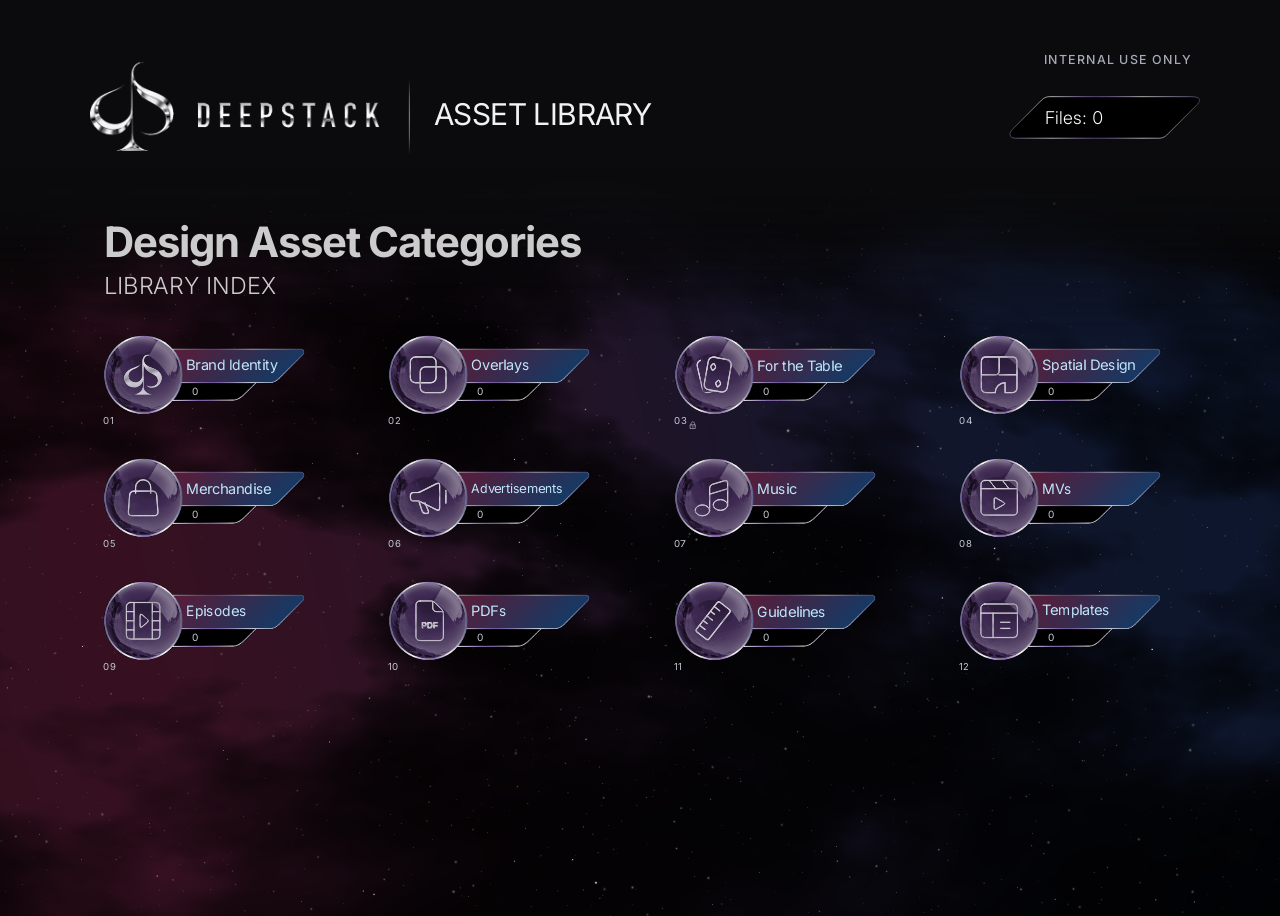
==== commit 3103a1e1: "Quiet the starfield and prevent star growth in tall viewports" ====
--- a/next19.html
+++ b/next19.html
@@ -1,5 +1,5 @@
 <!doctype html>
-<html lang="en" data-library-boot="home"><head><style id="library-first-paint">html{background:#08070c}html[data-library-boot] body{opacity:0;pointer-events:none}html[data-library-ready="true"] body{opacity:1;pointer-events:auto;animation:library-reveal .5s ease-out both}html[data-library-ready="error"] body{opacity:1;pointer-events:auto}.library-load-failure{color:#f1f2f4;font:18px/1.5 Arial,sans-serif;padding:3rem}.library-load-failure button{font:inherit;color:inherit;background:#271834;border:1px solid #aaa;padding:.5em 1em;border-radius:.4em}@keyframes library-reveal{from{opacity:0}to{opacity:1}}@media(prefers-reduced-motion:reduce){html[data-library-ready="true"] body{animation:none}}</style><script src="library-reveal07.js?v=1"></script><script src="rim-glare07.js?v=colour-b-2"></script><script src="/asset-library/universal-drawer-route.js?v=03nov"></script><script src="baseline67-legacy-preview.js?v=controls-60"></script><meta charset="utf-8"><meta name="viewport" content="width=device-width,initial-scale=1"><title>DS Asset Library</title><meta name="description" content="DeepStack asset library. Browse the category drawers for brand identity, overlays, merchandise, stage and spatial design."><link rel="icon" href="favicon.svg" type="image/svg+xml"><link rel="stylesheet" href="baseline67-style.css?v=atmosphere-5"><script src="baseline67-app.js?v=02nov-pdf-folders" defer></script><script src="baseline67-galaxy.js?v=07nov-responsive-2" defer></script><link rel="stylesheet" href="baseline67-library.css?v=foreground-purple-19oct"><script defer src="next19-library.js?v=05nov-saved-drawer-counts"></script><link rel="stylesheet" href="baseline67-navigation.css?v=04nov-sidebar-motion"><script defer src="baseline67-navigation.js?v=04nov-heading"></script><link rel="stylesheet" href="baseline67-badges.css?v=04nov-breathe"><link rel="stylesheet" href="baseline67-owner-layout61.css?v=04nov-travel-bridge"><script defer src="baseline67-owner-layout61.js?v=fb751e7746542a20"></script><script defer src="baseline67-badges.js?v=07nov-clean-reveal"></script><script defer src="baseline67-glass64.js?v=foreground-purple-19oct"></script><link rel="stylesheet" href="next19.css?v=02nov-table-menu"><script defer src="next19-personal.js?v=asset-categories-bold-motion-02nov"></script><link rel="stylesheet" href="asset-library-grid26.css?v=balanced-26oct"><link rel="stylesheet" href="responsive-library07.css?v=2"><link rel="stylesheet" href="native-scene-fit12.css?v=fb751e7746542a20"><link rel="stylesheet" href="/asset-library/background-viewport13.css?v=13nov-full-screen"></head>
+<html lang="en" data-library-boot="home"><head><style id="library-first-paint">html{background:#08070c}html[data-library-boot] body{opacity:0;pointer-events:none}html[data-library-ready="true"] body{opacity:1;pointer-events:auto;animation:library-reveal .5s ease-out both}html[data-library-ready="error"] body{opacity:1;pointer-events:auto}.library-load-failure{color:#f1f2f4;font:18px/1.5 Arial,sans-serif;padding:3rem}.library-load-failure button{font:inherit;color:inherit;background:#271834;border:1px solid #aaa;padding:.5em 1em;border-radius:.4em}@keyframes library-reveal{from{opacity:0}to{opacity:1}}@media(prefers-reduced-motion:reduce){html[data-library-ready="true"] body{animation:none}}</style><script src="library-reveal07.js?v=1"></script><script src="rim-glare07.js?v=colour-b-2"></script><script src="/asset-library/universal-drawer-route.js?v=03nov"></script><script src="baseline67-legacy-preview.js?v=controls-60"></script><meta charset="utf-8"><meta name="viewport" content="width=device-width,initial-scale=1"><title>DS Asset Library</title><meta name="description" content="DeepStack asset library. Browse the category drawers for brand identity, overlays, merchandise, stage and spatial design."><link rel="icon" href="favicon.svg" type="image/svg+xml"><link rel="stylesheet" href="baseline67-style.css?v=atmosphere-5"><script src="baseline67-app.js?v=02nov-pdf-folders" defer></script><script src="home-galaxy-calm13.js?v=13nov-calm-stars" defer></script><link rel="stylesheet" href="baseline67-library.css?v=foreground-purple-19oct"><script defer src="next19-library.js?v=05nov-saved-drawer-counts"></script><link rel="stylesheet" href="baseline67-navigation.css?v=04nov-sidebar-motion"><script defer src="baseline67-navigation.js?v=04nov-heading"></script><link rel="stylesheet" href="baseline67-badges.css?v=04nov-breathe"><link rel="stylesheet" href="baseline67-owner-layout61.css?v=04nov-travel-bridge"><script defer src="baseline67-owner-layout61.js?v=fb751e7746542a20"></script><script defer src="baseline67-badges.js?v=07nov-clean-reveal"></script><script defer src="baseline67-glass64.js?v=foreground-purple-19oct"></script><link rel="stylesheet" href="next19.css?v=02nov-table-menu"><script defer src="next19-personal.js?v=asset-categories-bold-motion-02nov"></script><link rel="stylesheet" href="asset-library-grid26.css?v=balanced-26oct"><link rel="stylesheet" href="responsive-library07.css?v=2"><link rel="stylesheet" href="native-scene-fit12.css?v=fb751e7746542a20"><link rel="stylesheet" href="/asset-library/background-viewport13.css?v=13nov-full-screen"></head>
 <body><a class="skip" href="#main">Skip to drawers</a>
 <header><a class="brand-home" href="?drawer=all" aria-label="DeepStack Asset Library — all drawers"><svg class="brand-logo" viewBox="272 185 1253 384" role="img" aria-label="DeepStack brand signature" xmlns="http://www.w3.org/2000/svg"><image href="assets/DS-Signature-Bubble-Studio-source.png" width="1663" height="833"/></svg><span class="brand-caption"><span class="brand-needle" aria-hidden="true"><svg version="1.1" id="header-silver-needle" preserveAspectRatio="none" xmlns="http://www.w3.org/2000/svg" xmlns:xlink="http://www.w3.org/1999/xlink" x="0px" y="0px"
 	 viewBox="-6.5 0 19.5 186.05475" style="enable-background:new 0 0 6.5 186.05475;" xml:space="preserve">
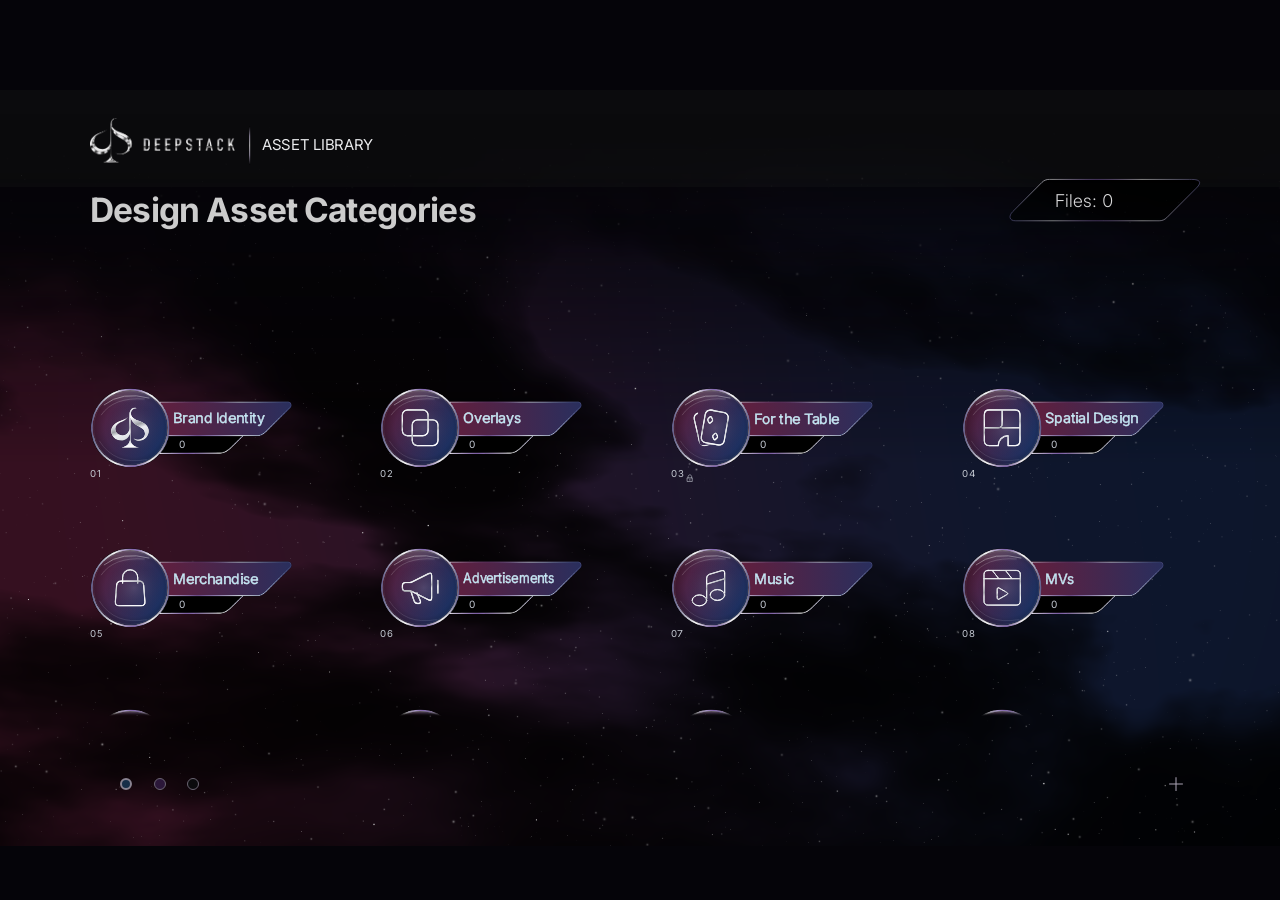
==== commit 7b7a7f01: "Publish the restored October Asset Library interface" ====
--- a/next19.html
+++ b/next19.html
@@ -1,5 +1,5 @@
 <!doctype html>
-<html lang="en" data-library-boot="home"><head><style id="library-first-paint">html{background:#08070c}html[data-library-boot] body{opacity:0;pointer-events:none}html[data-library-ready="true"] body{opacity:1;pointer-events:auto;animation:library-reveal .5s ease-out both}html[data-library-ready="error"] body{opacity:1;pointer-events:auto}.library-load-failure{color:#f1f2f4;font:18px/1.5 Arial,sans-serif;padding:3rem}.library-load-failure button{font:inherit;color:inherit;background:#271834;border:1px solid #aaa;padding:.5em 1em;border-radius:.4em}@keyframes library-reveal{from{opacity:0}to{opacity:1}}@media(prefers-reduced-motion:reduce){html[data-library-ready="true"] body{animation:none}}</style><script src="library-reveal07.js?v=1"></script><script src="rim-glare07.js?v=colour-b-2"></script><script src="/asset-library/universal-drawer-route.js?v=03nov"></script><script src="baseline67-legacy-preview.js?v=controls-60"></script><meta charset="utf-8"><meta name="viewport" content="width=device-width,initial-scale=1"><title>DS Asset Library</title><meta name="description" content="DeepStack asset library. Browse the category drawers for brand identity, overlays, merchandise, stage and spatial design."><link rel="icon" href="favicon.svg" type="image/svg+xml"><link rel="stylesheet" href="baseline67-style.css?v=atmosphere-5"><script src="baseline67-app.js?v=02nov-pdf-folders" defer></script><script src="home-galaxy-calm13.js?v=13nov-calm-stars" defer></script><link rel="stylesheet" href="baseline67-library.css?v=foreground-purple-19oct"><script defer src="next19-library.js?v=05nov-saved-drawer-counts"></script><link rel="stylesheet" href="baseline67-navigation.css?v=04nov-sidebar-motion"><script defer src="baseline67-navigation.js?v=04nov-heading"></script><link rel="stylesheet" href="baseline67-badges.css?v=04nov-breathe"><link rel="stylesheet" href="baseline67-owner-layout61.css?v=04nov-travel-bridge"><script defer src="baseline67-owner-layout61.js?v=fb751e7746542a20"></script><script defer src="baseline67-badges.js?v=07nov-clean-reveal"></script><script defer src="baseline67-glass64.js?v=foreground-purple-19oct"></script><link rel="stylesheet" href="next19.css?v=02nov-table-menu"><script defer src="next19-personal.js?v=asset-categories-bold-motion-02nov"></script><link rel="stylesheet" href="asset-library-grid26.css?v=balanced-26oct"><link rel="stylesheet" href="responsive-library07.css?v=2"><link rel="stylesheet" href="native-scene-fit12.css?v=fb751e7746542a20"><link rel="stylesheet" href="/asset-library/background-viewport13.css?v=13nov-full-screen"></head>
+<html lang="en" data-library-boot="home"><head><script src="/skins/skin-runtime.js"></script><link rel="stylesheet" href="/style-selector15.css"><script src="/style-selector15.js" defer></script><link rel="stylesheet" href="/compact.css"><script src="/compact.js" defer></script><link rel="stylesheet" href="/four-rows.css"><script src="/four-rows.js" defer></script><script src="/title-wing20.js" defer></script><script src="/hover-layer15.js" defer></script><link rel="stylesheet" href="/category-editor15.css"><script src="/category-editor15.js" defer></script><style id="library-first-paint">html{background:#08070c}html[data-library-boot] body{opacity:0;pointer-events:none}html[data-library-ready="true"] body{opacity:1;pointer-events:auto;animation:library-reveal .5s ease-out both}html[data-library-ready="error"] body{opacity:1;pointer-events:auto}.library-load-failure{color:#f1f2f4;font:18px/1.5 Arial,sans-serif;padding:3rem}.library-load-failure button{font:inherit;color:inherit;background:#271834;border:1px solid #aaa;padding:.5em 1em;border-radius:.4em}@keyframes library-reveal{from{opacity:0}to{opacity:1}}@media(prefers-reduced-motion:reduce){html[data-library-ready="true"] body{animation:none}}</style><script src="library-reveal07.js?v=1"></script><script src="rim-glare07.js?v=colour-b-2"></script><script src="/asset-library/universal-drawer-route.js?v=03nov"></script><script src="baseline67-legacy-preview.js?v=controls-60"></script><meta charset="utf-8"><meta name="viewport" content="width=device-width,initial-scale=1"><title>DS Asset Library</title><meta name="description" content="DeepStack asset library. Browse the category drawers for brand identity, overlays, merchandise, stage and spatial design."><link rel="icon" href="favicon.svg" type="image/svg+xml"><link rel="stylesheet" href="baseline67-style.css?v=atmosphere-5"><script src="baseline67-app.js?v=02nov-pdf-folders" defer></script><script src="home-galaxy-calm13.js?v=13nov-calm-stars" defer></script><link rel="stylesheet" href="baseline67-library.css?v=foreground-purple-19oct"><script defer src="next19-library.js?v=05nov-saved-drawer-counts"></script><link rel="stylesheet" href="baseline67-navigation.css?v=04nov-sidebar-motion"><script defer src="baseline67-navigation.js?v=04nov-heading"></script><link rel="stylesheet" href="baseline67-badges.css?v=04nov-breathe"><link rel="stylesheet" href="baseline67-owner-layout61.css?v=04nov-travel-bridge"><script defer src="baseline67-owner-layout61.js?v=fb751e7746542a20"></script><script defer src="baseline67-badges.js?v=07nov-clean-reveal"></script><script defer src="baseline67-glass64.js?v=foreground-purple-19oct"></script><link rel="stylesheet" href="next19.css?v=02nov-table-menu"><script defer src="next19-personal.js?v=asset-categories-bold-motion-02nov"></script><link rel="stylesheet" href="asset-library-grid26.css?v=balanced-26oct"><link rel="stylesheet" href="responsive-library07.css?v=2"><link rel="stylesheet" href="native-scene-fit12.css?v=fb751e7746542a20"><link rel="stylesheet" href="/asset-library/background-viewport13.css?v=13nov-full-screen"><link rel="stylesheet" href="/asset-library/menu-proportion20.css?v=1"><script defer src="/asset-library/menu-proportion20.js?v=1"></script></head>
 <body><a class="skip" href="#main">Skip to drawers</a>
 <header><a class="brand-home" href="?drawer=all" aria-label="DeepStack Asset Library — all drawers"><svg class="brand-logo" viewBox="272 185 1253 384" role="img" aria-label="DeepStack brand signature" xmlns="http://www.w3.org/2000/svg"><image href="assets/DS-Signature-Bubble-Studio-source.png" width="1663" height="833"/></svg><span class="brand-caption"><span class="brand-needle" aria-hidden="true"><svg version="1.1" id="header-silver-needle" preserveAspectRatio="none" xmlns="http://www.w3.org/2000/svg" xmlns:xlink="http://www.w3.org/1999/xlink" x="0px" y="0px"
 	 viewBox="-6.5 0 19.5 186.05475" style="enable-background:new 0 0 6.5 186.05475;" xml:space="preserve">
--- a/style-selector15.css
+++ b/style-selector15.css
@@ -0,0 +1,9 @@
+/* Owner15Nov: blue sky, purple metallic, black metal review selectors. */
+.ds-style-selector{position:fixed!important;left:var(--style-selector-left,24px)!important;right:auto!important;top:var(--style-selector-top,auto)!important;bottom:var(--style-selector-bottom,24px)!important;display:flex!important;gap:calc(8 * var(--compact-home-unit,1px))!important;align-items:center!important;z-index:80!important;margin:0!important;padding:0!important;border:0!important;background:transparent!important;opacity:0;pointer-events:none}
+.ds-style-selector[data-positioned=true]{opacity:1;pointer-events:auto}
+.ds-style-selector button{display:grid!important;place-items:center!important;box-sizing:border-box!important;width:max(28px,calc(36 * var(--compact-home-unit,1px)))!important;height:max(28px,calc(36 * var(--compact-home-unit,1px)))!important;min-width:0!important;min-height:0!important;margin:0!important;padding:0!important;border:0!important;border-radius:50%!important;background:transparent!important;box-shadow:none!important;cursor:pointer!important;transform:none!important;clip-path:none!important}
+.ds-style-selector button::before,.ds-style-selector button::after{display:none!important}
+.ds-style-selector .style-dot{display:block;width:max(12px,calc(18 * var(--compact-home-unit,1px)));height:max(12px,calc(18 * var(--compact-home-unit,1px)));border:1px solid #6b6573;border-radius:50%;background:var(--style-dot-color);box-sizing:border-box}
+.ds-style-selector button[aria-pressed=true] .style-dot{border-width:2px;border-color:#898391;outline:none;box-shadow:none}
+.ds-style-selector button:hover .style-dot{border-color:#96909d;filter:none}
+.ds-style-selector button:focus-visible{outline:1px solid #898391!important;outline-offset:2px}
--- a/compact.css
+++ b/compact.css
@@ -0,0 +1,103 @@
+/* Owner-requested compact header. Native type, controls and artwork retained. */
+:root { --compact-masthead-scale:.5; }
+.shared-masthead-art { display:none!important; }
+@media (min-width: 600px) {
+  [data-proportional-masthead="true"] .owner-header-art>path { stroke-width:2.27261; }
+  /* Align the title to the visible DEEPSTACK wordmark baseline within the native SVG. */
+  [data-proportional-masthead="true"] .owner-header-art text[data-owner-caption] { transform:translateY(2.5px); }
+  [data-proportional-masthead="true"] { scale:var(--compact-masthead-scale)!important; transform-origin:left top!important; }
+  body[data-owner-mode=source][data-view=overview] header { height:calc(145 * var(--owner-u))!important; }
+  body[data-owner-mode=source][data-view=overview] .brand-home { top:calc(42 * var(--owner-u))!important; }
+  body[data-owner-mode=source][data-view=overview] header .edition { top:calc(42 * var(--owner-u))!important; }
+  body[data-owner-mode=source][data-view=overview] .overview-utilities { top:calc(80 * var(--owner-u))!important; }
+  body[data-owner-mode=source][data-view=overview] #title { top:calc(16 * var(--owner-u))!important; }
+  body[data-owner-mode=source][data-view=overview] .index-row { top:calc(96 * var(--owner-u))!important; }
+  body[data-owner-mode=source][data-view=overview] #grid { translate:0 calc(-56 * var(--owner-u)); }
+  #layout-stage[data-gallery-wide] .landscape-masthead[data-home-masthead] {
+    position:fixed!important; left:calc(var(--compact-home-offset) + 135.337 * var(--compact-home-unit))!important;
+    top:calc(42 * var(--compact-home-unit))!important;
+    width:calc(855.5 * var(--compact-home-unit))!important; height:calc(140.8 * var(--compact-home-unit))!important;
+    max-width:none!important; margin:0!important; display:block!important;
+  }
+  #layout-stage[data-gallery-wide] .landscape-masthead[data-home-masthead] > svg:not(.shared-masthead-art) { display:none!important; }
+  #layout-stage[data-gallery-wide] .shared-masthead-art { display:block!important; width:100%!important; height:auto!important; max-width:none!important; }
+  #layout-stage[data-gallery-wide] .mobile-library-header > div {
+    display:block!important; position:fixed; left:calc(var(--compact-home-offset) + 135.337 * var(--compact-home-unit)); top:calc(128 * var(--compact-home-unit));
+    font:700 calc(25 * var(--compact-home-unit))/1.2 Inter,Arial,sans-serif; color:#f1f2f4;
+  }
+  #layout-stage[data-gallery-wide] { --masthead-top:calc(20 * var(--gallery-proportion-unit))!important; --tile-top:calc(166 * var(--gallery-proportion-unit))!important; }
+  #layout-stage[data-gallery-wide] #menu-art-overlay,
+  #layout-stage[data-gallery-wide] .menu-hit[data-menu-tier],
+  #layout-stage[data-gallery-wide] .menu-corridor { translate:0 calc(-140 * var(--gallery-proportion-unit)); }
+}
+
+@media (min-width:600px) {
+  /* Real alpha masks reveal the same continuous background; no black rectangle. */
+  [data-scroll-feather="true"] {
+    --scroll-feather-mask:linear-gradient(to bottom,
+      transparent 0,
+      rgba(0,0,0,.12) calc(var(--scroll-top-feather) * .25),
+      rgba(0,0,0,.55) calc(var(--scroll-top-feather) * .6),
+      #000 var(--scroll-top-feather),
+      #000 calc(100% - var(--scroll-bottom-feather)),
+      rgba(0,0,0,.55) calc(100% - var(--scroll-bottom-feather) * .6),
+      rgba(0,0,0,.12) calc(100% - var(--scroll-bottom-feather) * .25),
+      transparent 100%);
+    -webkit-mask-image:var(--scroll-feather-mask);mask-image:var(--scroll-feather-mask);
+    -webkit-mask-size:100% 100%;mask-size:100% 100%;
+    -webkit-mask-repeat:no-repeat;mask-repeat:no-repeat;
+  }
+  .ambient-smoke-layer {
+    -webkit-mask-image:linear-gradient(to bottom,transparent 0,rgba(0,0,0,.35) calc(var(--scene-feather-end,220px) * .4),#000 var(--scene-feather-end,220px),#000 100%);
+    mask-image:linear-gradient(to bottom,transparent 0,rgba(0,0,0,.35) calc(var(--scene-feather-end,220px) * .4),#000 var(--scene-feather-end,220px),#000 100%);
+  }
+}
+
+/* A shared contain unit scales the foreground; viewport height only extends scrolling. */
+@media (min-width:600px) {
+  #layout-stage[data-gallery-wide] {
+    --gallery-proportion-unit:calc(1.2 * var(--compact-home-unit))!important;
+    top:0!important; height:100dvh!important;
+  }
+  #layout-stage[data-gallery-wide] .gallery-action-dock {
+    bottom:max(env(safe-area-inset-bottom),calc(45 * var(--gallery-proportion-unit)))!important;
+  }
+  #layout-stage[data-gallery-wide] .mobile-library-header > div[data-compact-heading="brand-identity"] {
+    /* Four CSS points larger at the1536x864 review reference; scales as one unit. */
+    font-size:calc(31.6666667 * var(--compact-home-unit));
+  }
+}
+
+/* Owner15Nov: +300% symbol size (4x), with usable touch targets. */
+.gallery-viewer-controls { --viewer-control-cell:max(44px,calc(var(--viewer-control-size) * 1.25))!important; gap:0!important; right:max(12px,4.7vw,env(safe-area-inset-right))!important; }
+.gallery-viewer-controls button { width:var(--viewer-control-cell)!important; height:var(--viewer-control-cell)!important; min-width:44px; min-height:44px; }
+.gallery-viewer-controls svg { width:calc(var(--viewer-control-size) * 1.008)!important; height:calc(var(--viewer-control-size) * 1.008)!important; }
+@media (min-width:600px) {
+  body:has(#layout-stage[data-gallery-wide]) .gallery-viewer,
+  body:has(#layout-stage[data-gallery-wide]) .gallery-viewer-controls { --viewer-control-size:calc(52.8 * var(--compact-home-unit)); }
+}
+
+/* Owner16Nov: one page-heading role and the homepage's masthead clearance.
+ * The native home heading renders at50.2248155 * contain-unit screen pixels.
+ * Inner section captions remain subordinate below this shared title row.
+ */
+:root { --library-page-heading-reference:50.2248155; }
+@media (min-width:600px) {
+  #layout-stage[data-gallery-wide] .mobile-library-header > div[data-compact-heading] {
+    top:calc(147.77395 * var(--compact-home-unit))!important;
+    font:700 calc(var(--library-page-heading-reference) * var(--compact-home-unit))/1.2 Inter,Arial,sans-serif!important;
+    white-space:nowrap;
+  }
+  #layout-stage[data-gallery-wide] { --tile-top:calc(272 * var(--gallery-proportion-unit))!important; }
+  #layout-stage[data-gallery-wide] #menu-art-overlay,
+  #layout-stage[data-gallery-wide] .menu-hit[data-menu-tier],
+  #layout-stage[data-gallery-wide] .menu-corridor { translate:0 calc(-34 * var(--gallery-proportion-unit)); }
+}
+
+@media(min-width:600px){
+  #layout-stage[data-gallery-wide] .drawer-folder-label18{display:inline-block;margin-left:calc(30 * var(--compact-home-unit));font-size:.8em;font-weight:400;line-height:1;vertical-align:baseline;color:#d2cfd7}
+  #layout-stage[data-gallery-wide] .drawer-folder-label18[hidden]{display:none}
+  #layout-stage[data-gallery-wide] .family-title[data-heading-suffix],
+  #layout-stage[data-gallery-wide] .asset-count{visibility:hidden}
+  #layout-stage[data-gallery-wide] .drawer-item-total18{position:fixed;z-index:7;font:400 calc(18 * var(--compact-home-unit))/1.2 Inter,Arial,sans-serif;color:#c8c6ce;white-space:nowrap;pointer-events:none}
+}
--- a/four-rows.css
+++ b/four-rows.css
@@ -0,0 +1,63 @@
+/* Four visible landscape rows. Categories continue in the same native grid. */
+@media (min-width:600px) {
+  body[data-four-row-layout][data-view=overview] {
+    --home-scene-height:calc(1080 * var(--owner-u));
+    --home-scene-top:calc((100dvh - var(--home-scene-height)) / 2);
+  }
+  body[data-four-row-layout][data-view=overview] header { top:var(--home-scene-top)!important; }
+  body[data-four-row-layout][data-view=overview] .intro { top:var(--home-scene-top)!important; }
+  body[data-four-row-layout][data-view=overview] { height:100dvh; min-height:0!important; overflow:hidden; }
+  body[data-four-row-layout][data-view=overview] .layout main { min-height:0!important; }
+  body[data-four-row-layout][data-view=overview] .layout,
+  body[data-four-row-layout][data-view=overview] .layout.index-open { grid-template-columns:0 minmax(0,1fr)!important; }
+  body[data-four-row-layout][data-view=overview] .layout>main,
+  body[data-four-row-layout][data-view=overview] .layout.index-open>main { transform:none!important; }
+  body[data-four-row-layout][data-view=overview] .layout>aside {
+    position:fixed!important;left:var(--compact-home-offset)!important;right:auto!important;
+    top:var(--home-menu-top,calc(var(--home-scene-top) + 220 * var(--owner-u)))!important;
+    bottom:calc(var(--home-scene-top) + 75 * var(--owner-u))!important;height:auto!important;
+    padding:calc(16 * var(--owner-u)) calc(20 * var(--owner-u))!important;
+    overflow-y:auto!important;z-index:75!important;background:var(--skin-base,#080808)!important;
+  }
+  body[data-four-row-layout][data-view=overview] #title,
+  body[data-four-row-layout][data-view=overview] .index-row { left:calc(135.337 * var(--owner-u))!important; }
+  body[data-four-row-layout][data-view=overview] #grid .badge-title-svg { font-size:var(--drawer-title-size,79.790697px)!important; stroke:currentColor; color:#fff; stroke-width:2.1; paint-order:stroke fill; }
+  body[data-four-row-layout][data-view=overview] #title { top:0!important; scale:.8; transform-origin:left top; }
+  /* Owner: remove the extra overlaid index wording; native masthead is retained. */
+  body[data-four-row-layout][data-view=overview] .index-row { display:none!important; }
+  body[data-four-row-layout][data-view=overview] .overview-utilities { top:calc(204 * var(--owner-u))!important; transform:translateY(var(--home-cluster-lift,0px)); }
+  body[data-four-row-layout][data-view=overview] .category-scroll {
+    --category-top:calc(290 * var(--owner-u));
+    --category-bottom:calc(28 * var(--owner-u));
+    --category-pad:calc(20 * var(--owner-u));
+    --category-height:calc(var(--home-scene-height) - var(--category-top) - var(--category-bottom));
+    /*185.5 is the approved1536x864 row pitch expressed in the1920-unit scene. */
+    --category-row:var(--home-row-step,calc(185.5 * var(--owner-u)));
+    position:fixed; top:var(--home-grid-top,calc(var(--home-scene-top) + var(--category-top) - 24 * var(--owner-u) + var(--home-cluster-lift,0px))); bottom:var(--home-grid-bottom,calc(var(--home-scene-top) + var(--category-bottom) - var(--home-cluster-lift,0px)));
+    left:calc((100vw - 1920 * var(--owner-u)) / 2); width:calc(1920 * var(--owner-u));
+    overflow-x:hidden; overflow-y:auto; background:transparent; border:0; outline:0;
+    -webkit-overflow-scrolling:touch; overscroll-behavior-y:contain;
+    scroll-snap-type:y proximity; scroll-padding-top:calc(var(--category-pad) + 24 * var(--owner-u)); scroll-padding-bottom:var(--category-pad);
+    scrollbar-width:none; touch-action:pan-y;
+  }
+  .category-scroll::-webkit-scrollbar { display:none; }
+  body[data-four-row-layout][data-view=overview] .layout #grid {
+    box-sizing:border-box; position:relative!important; inset:auto!important; translate:none!important;
+    width:100%!important; height:auto!important; min-height:100%; margin:0!important;
+    display:grid!important; grid-template-columns:repeat(4,calc(344 * var(--owner-u)))!important;
+    grid-template-rows:none!important; grid-auto-rows:var(--category-row)!important;
+    /* Equal visible margins: native rim begins at129.5 and wing ends at1248 in the1150-unit SVG viewBox. */
+    /* Keep both outer visible margins while the upper wings gain149.6SVG units. */
+    gap:0 calc(92.009933 * var(--owner-u))!important;
+    padding:var(--home-grid-pad-top,calc(var(--category-pad) + 24 * var(--owner-u))) 0 0 calc(131.298739 * var(--owner-u));
+    align-content:start; align-items:start; pointer-events:auto;
+  }
+  body[data-four-row-layout][data-view=overview] .layout #grid .badge-drawer {
+    position:relative!important; inset:auto!important; width:calc(344 * var(--owner-u))!important;
+    max-width:none; justify-self:start; margin:0; align-self:start;
+  }
+  #grid .badge-drawer:nth-child(4n+1) { scroll-snap-align:start; }
+  #grid .category-slot { cursor:default; }
+  #grid .category-slot .badge-glare { display:none; }
+  #grid .badge-art,#grid .badge-face { overflow:visible!important; }
+}
--- a/category-editor15.css
+++ b/category-editor15.css
@@ -0,0 +1,4 @@
+.category-editor-trigger{position:fixed;z-index:80;display:grid;place-items:center;width:max(28px,calc(36 * var(--compact-home-unit)));height:max(28px,calc(36 * var(--compact-home-unit)));padding:3px;border:0;background:transparent;color:#a9a2b3;cursor:pointer}
+.category-editor-trigger svg{width:22px;height:22px;fill:none;stroke:currentColor;stroke-width:1.5}.category-editor-trigger:hover{color:#fff}.category-editor-trigger:focus-visible{outline:1px solid #aaa;outline-offset:2px}
+.category-editor{box-sizing:border-box;width:min(520px,calc(100vw - 32px));max-height:calc(100dvh - 48px);overflow:auto;padding:28px;border:1px solid #9d95a8;border-radius:16px;color:#f1f2f4;background:linear-gradient(150deg,var(--skin-a,#24182e),#08080b 70%);font:16px/1.5 Inter,Arial,sans-serif;box-shadow:0 24px 80px #000a}
+.category-editor::backdrop{background:#0009}.category-editor h2{font-size:26px;line-height:1.2;margin:0 40px 18px 0}.category-editor h3{font-size:18px;margin:24px 0 12px}.category-editor p{margin:12px 0}.category-editor ul{padding-left:20px}.category-editor details{color:#c4c0cb}.category-editor summary{cursor:pointer}.category-editor button,.category-editor input{font:inherit;color:inherit}.category-editor button{padding:8px 12px;border:1px solid #8d8798;border-radius:6px;background:#131017;cursor:pointer}.category-editor button:hover{border-color:#fff}.category-editor-close{position:absolute;right:20px;top:20px;font-size:24px!important;line-height:1!important;padding:4px 8px!important;border:0!important;background:transparent!important}.category-edit-row{display:flex;align-items:center;gap:8px;margin:10px 0}.category-edit-row span{flex:1;overflow-wrap:anywhere}.category-editor label{display:block;margin-top:20px}.category-editor input{box-sizing:border-box;display:block;width:100%;padding:10px;margin-top:8px;background:#08080b;border:1px solid #aaa;border-radius:5px}.category-form-actions{display:flex;gap:10px;margin-top:12px}.category-editor-error{color:#ffb7c1}.category-editor-scope{font-size:14px;color:#c2bdca;margin-top:24px!important}.category-empty{color:#c2bdca}
